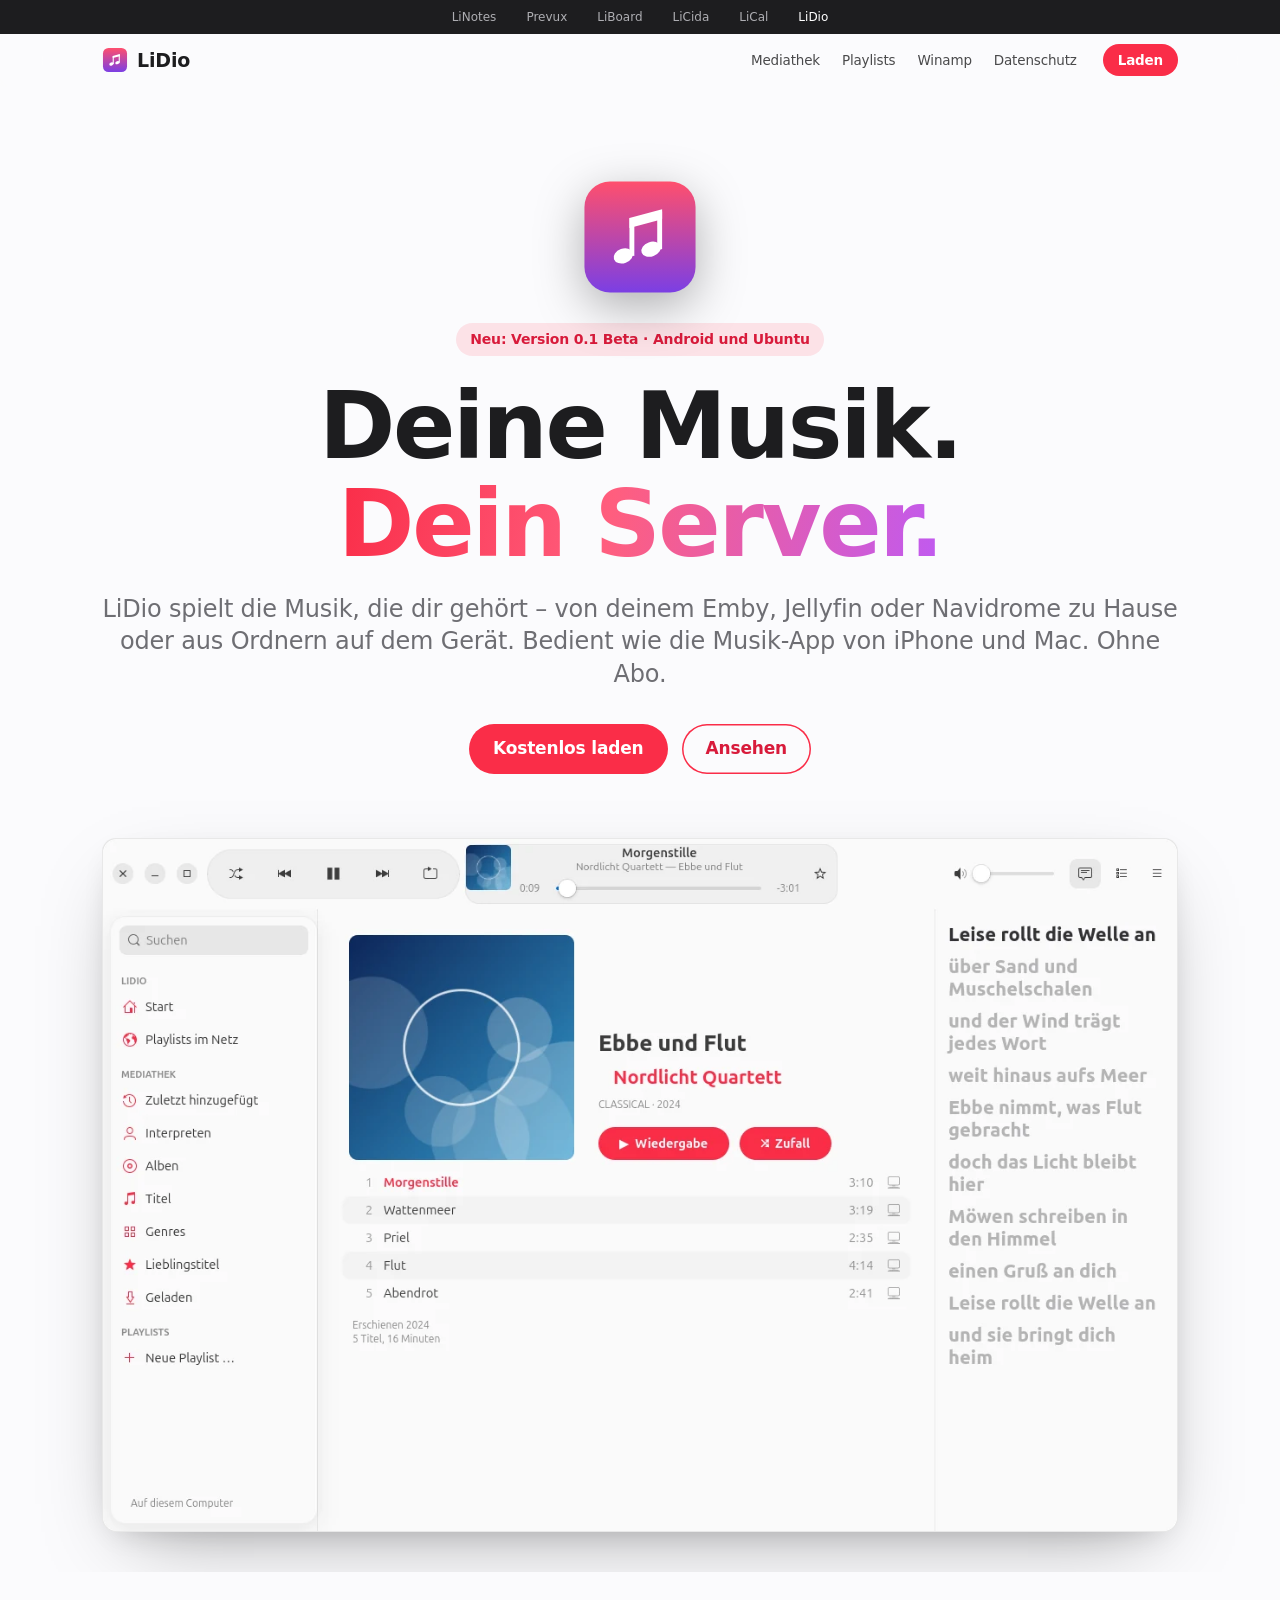
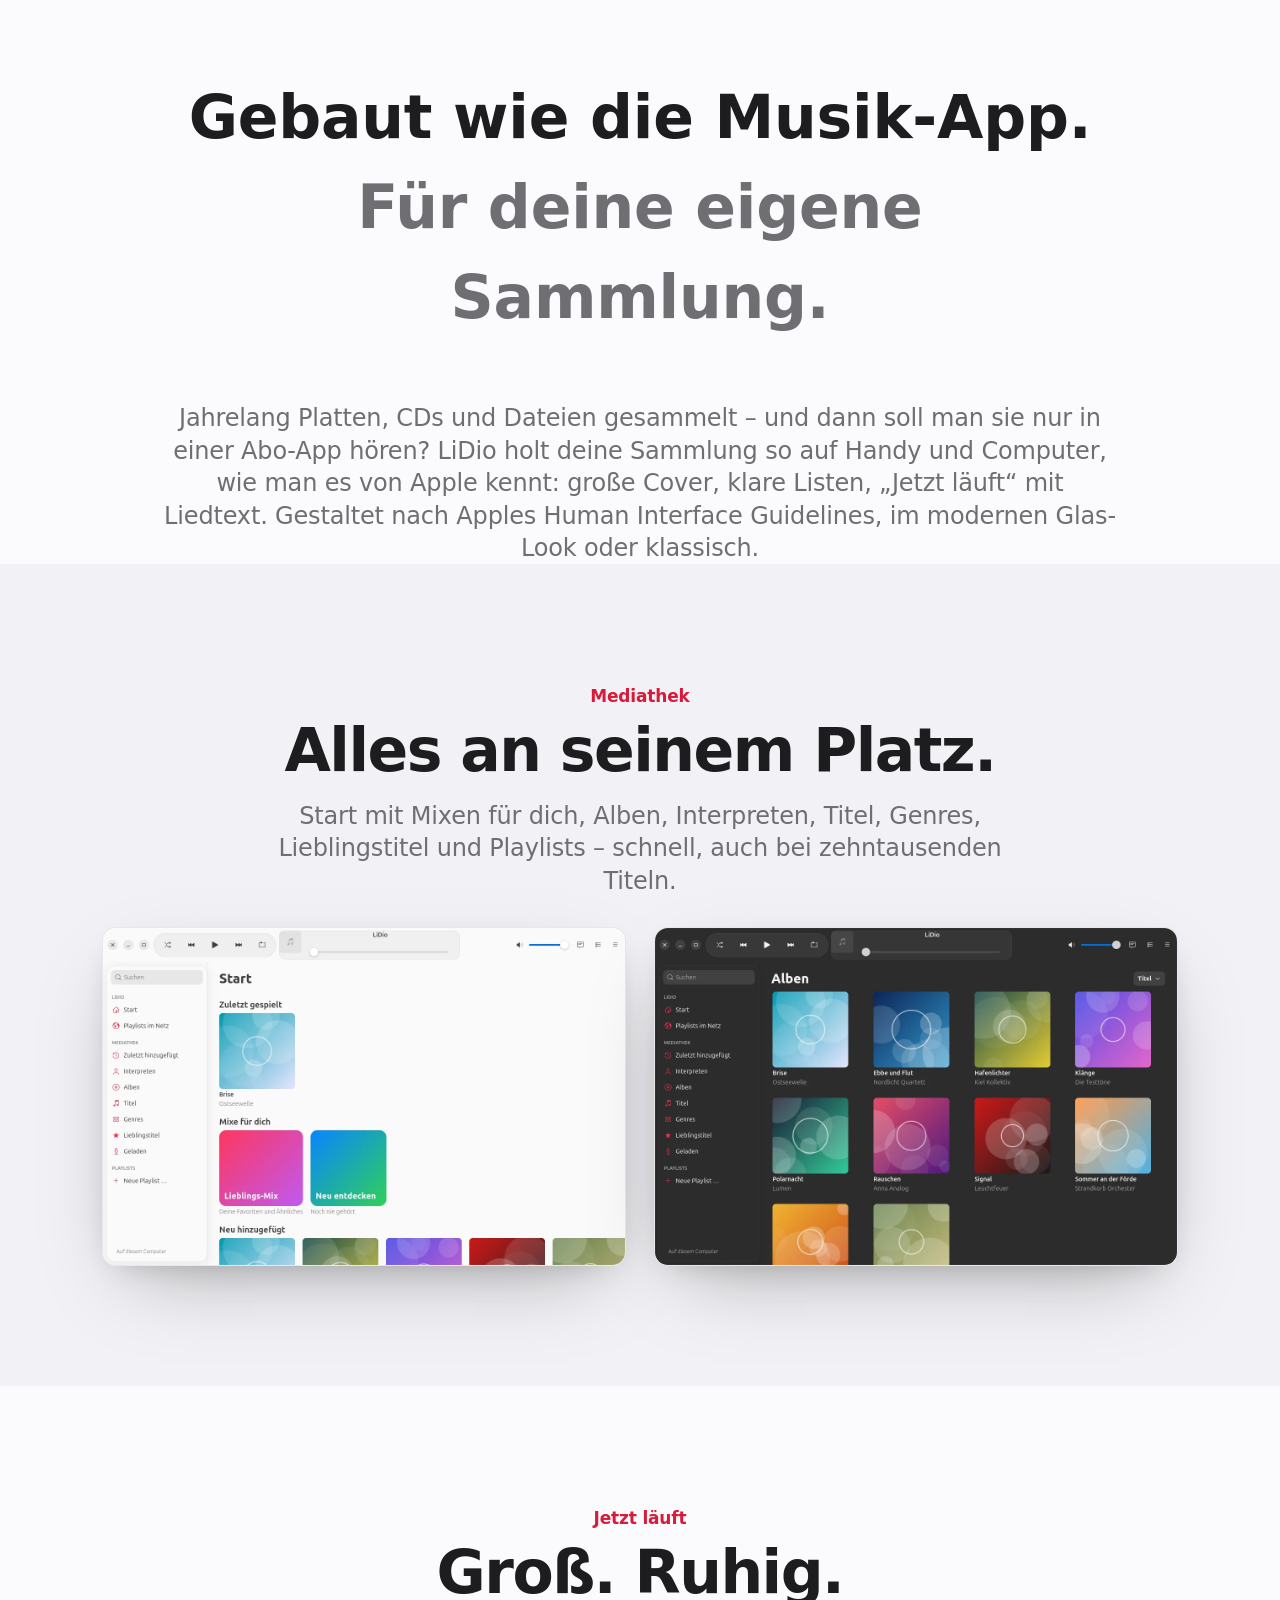
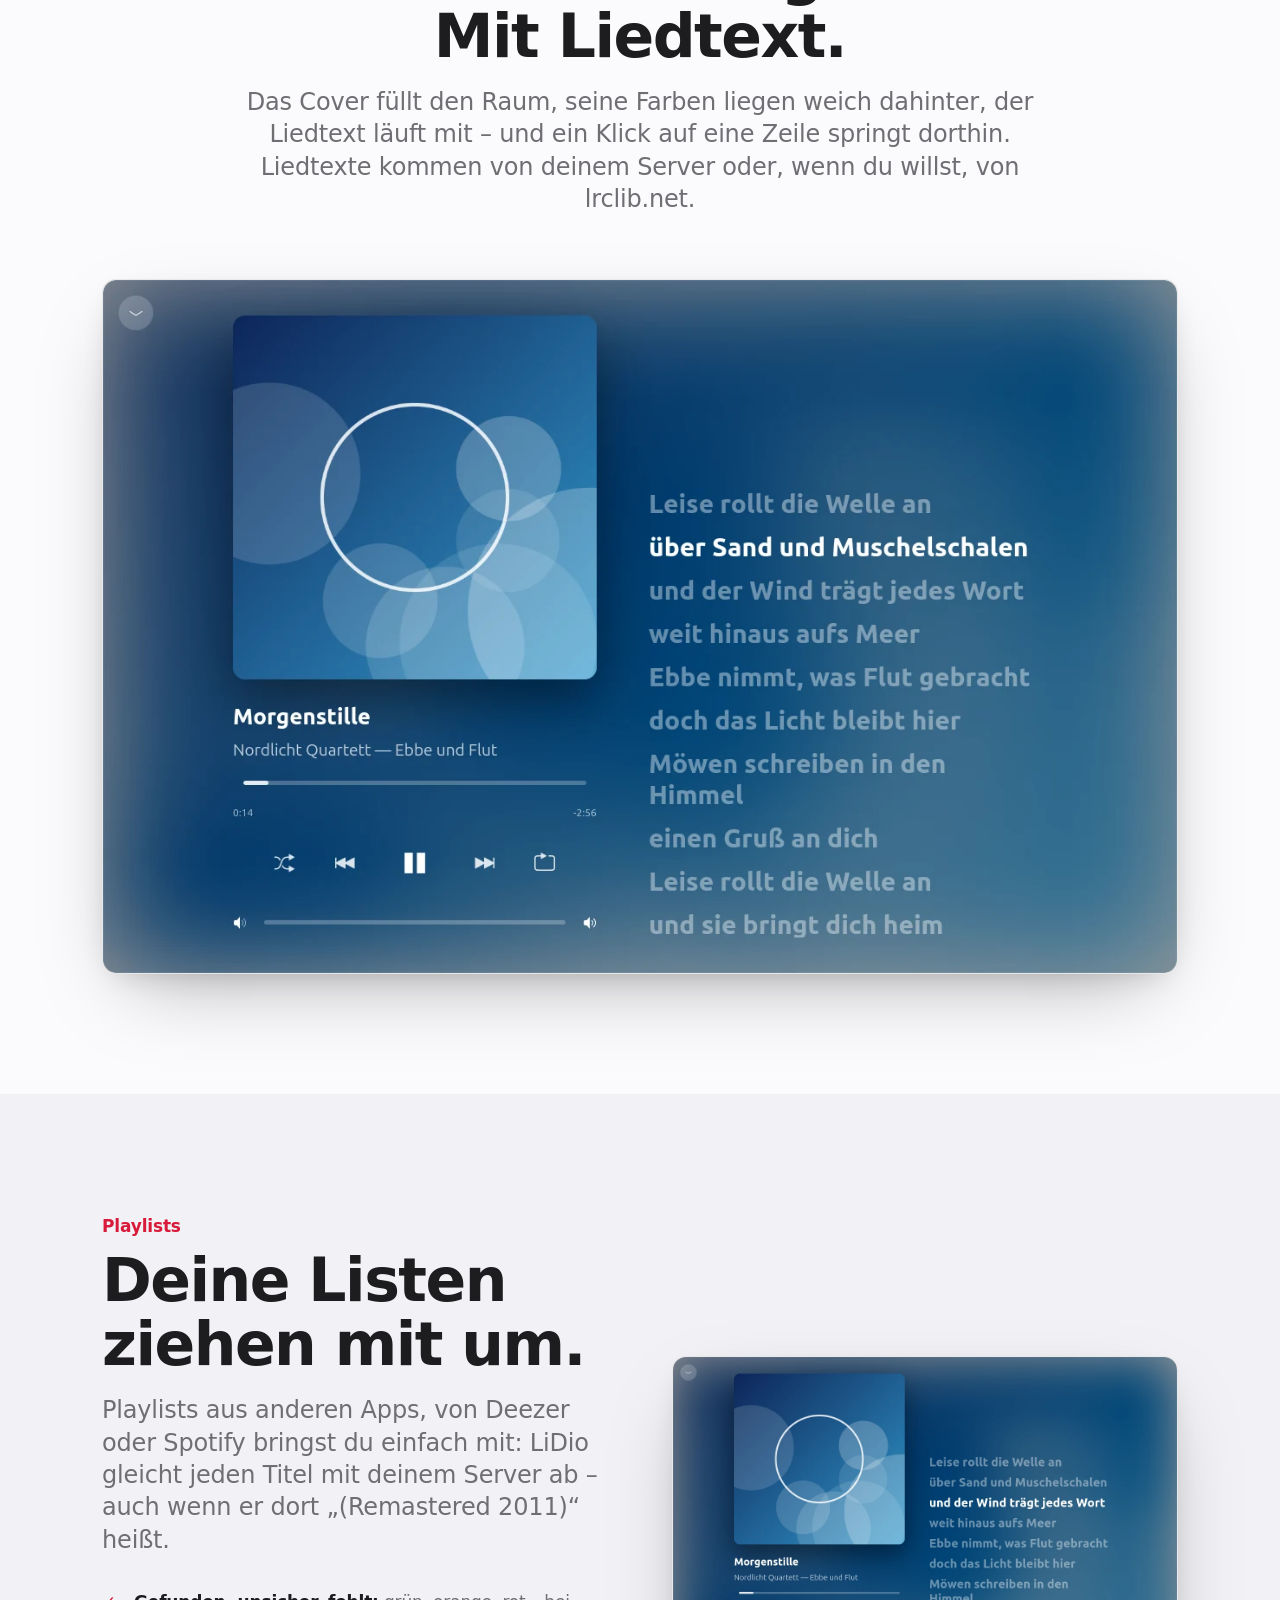
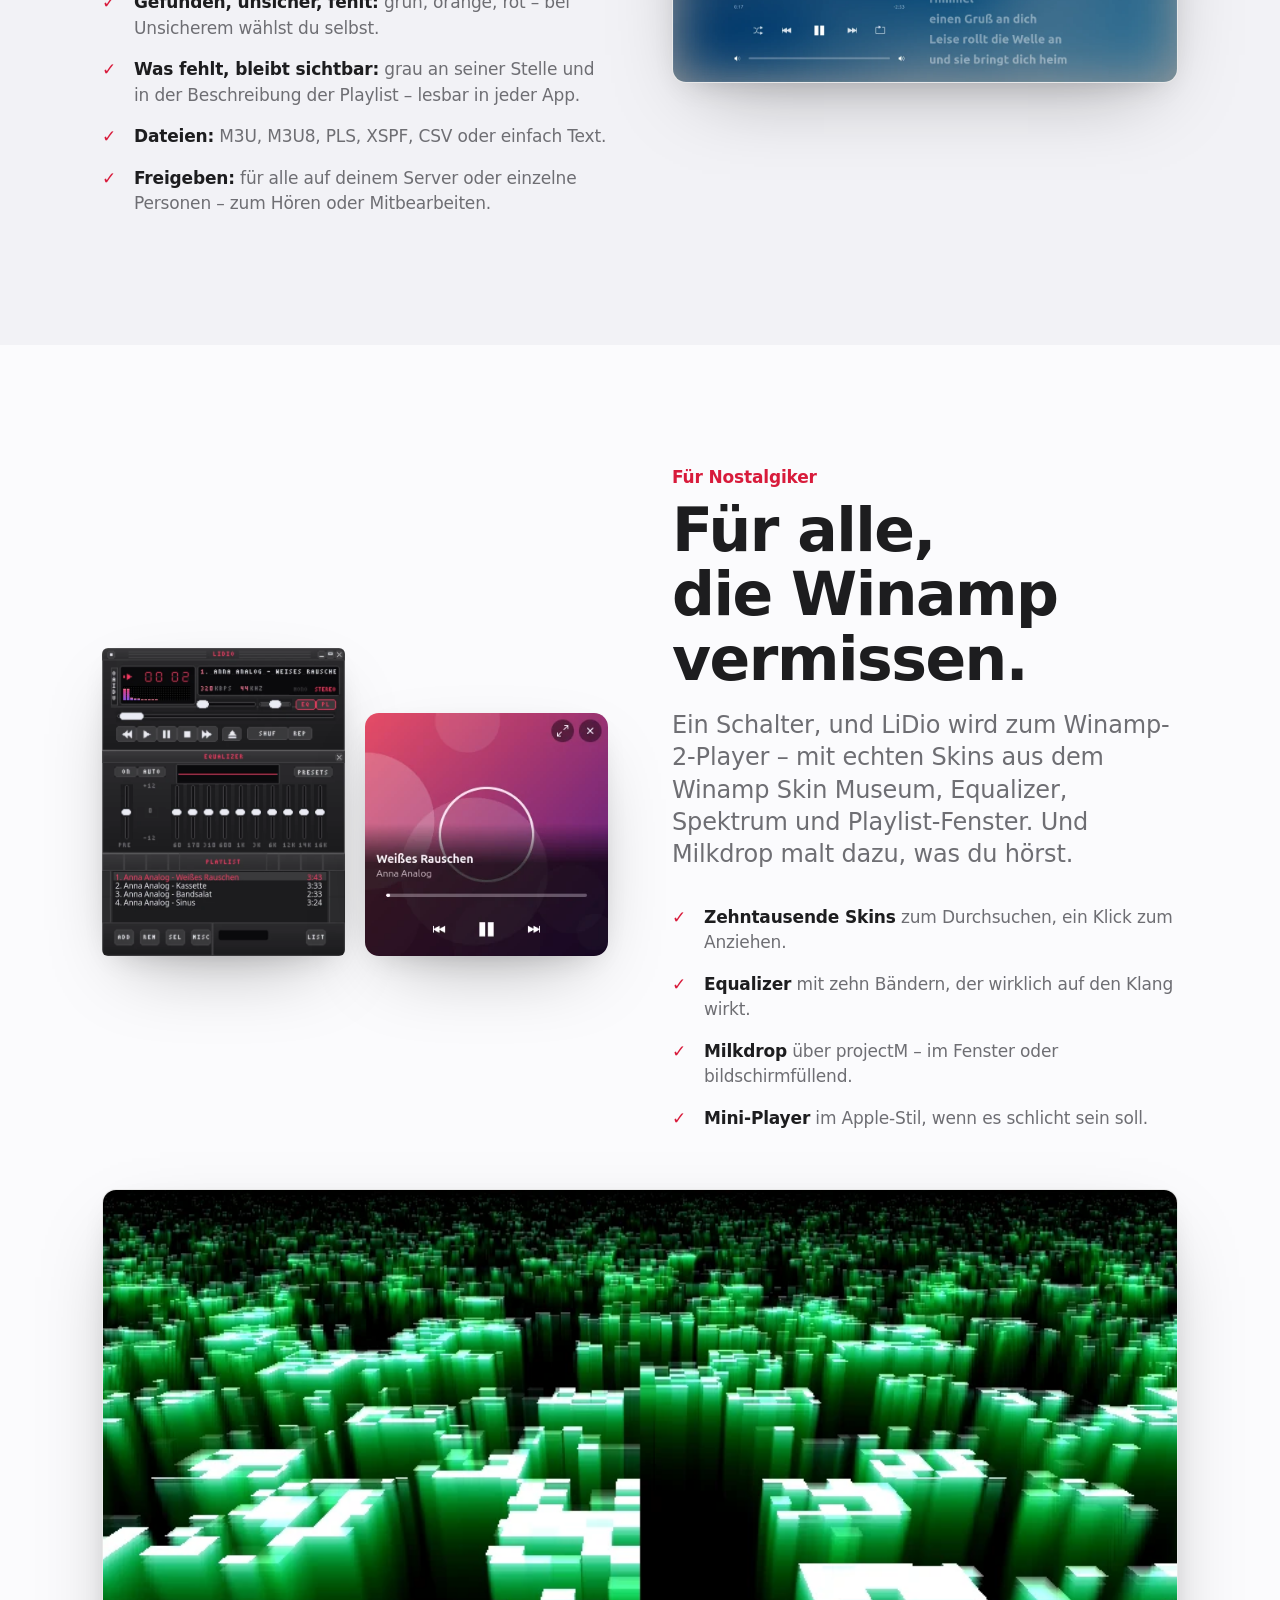
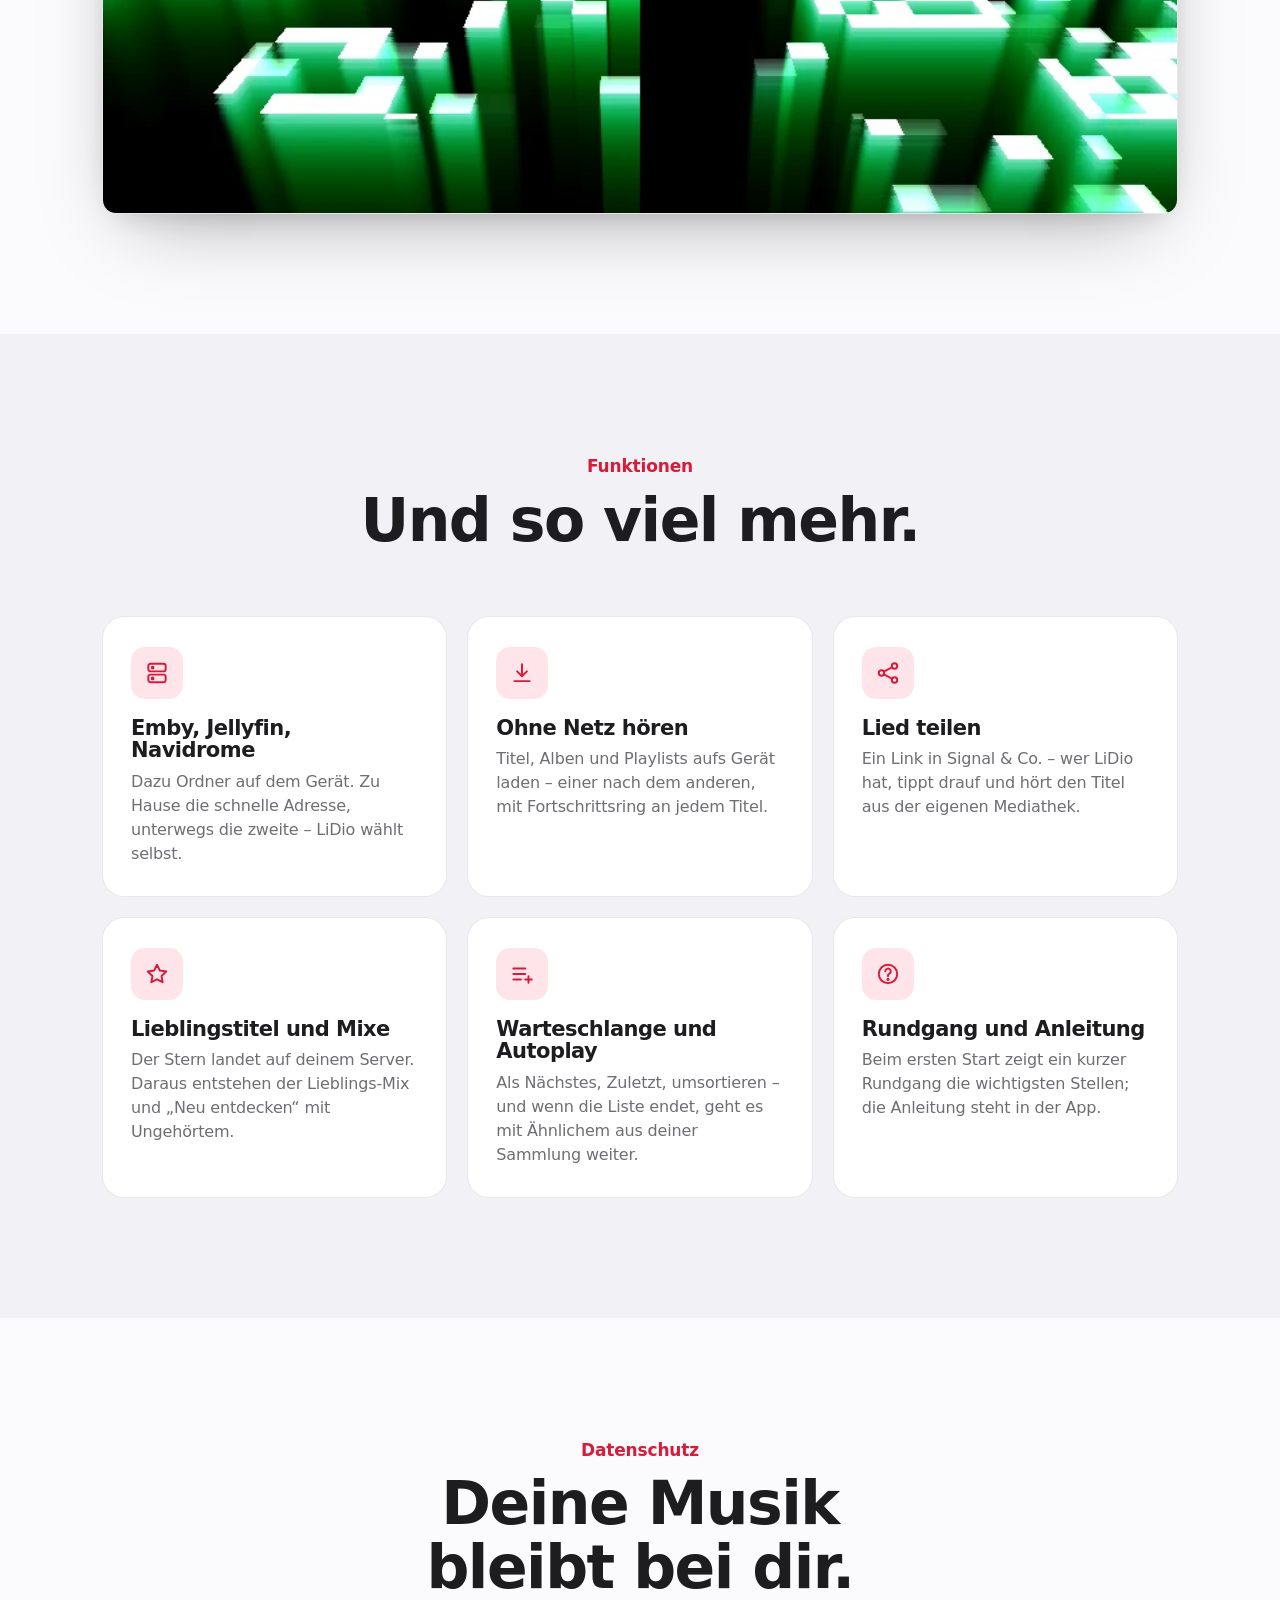
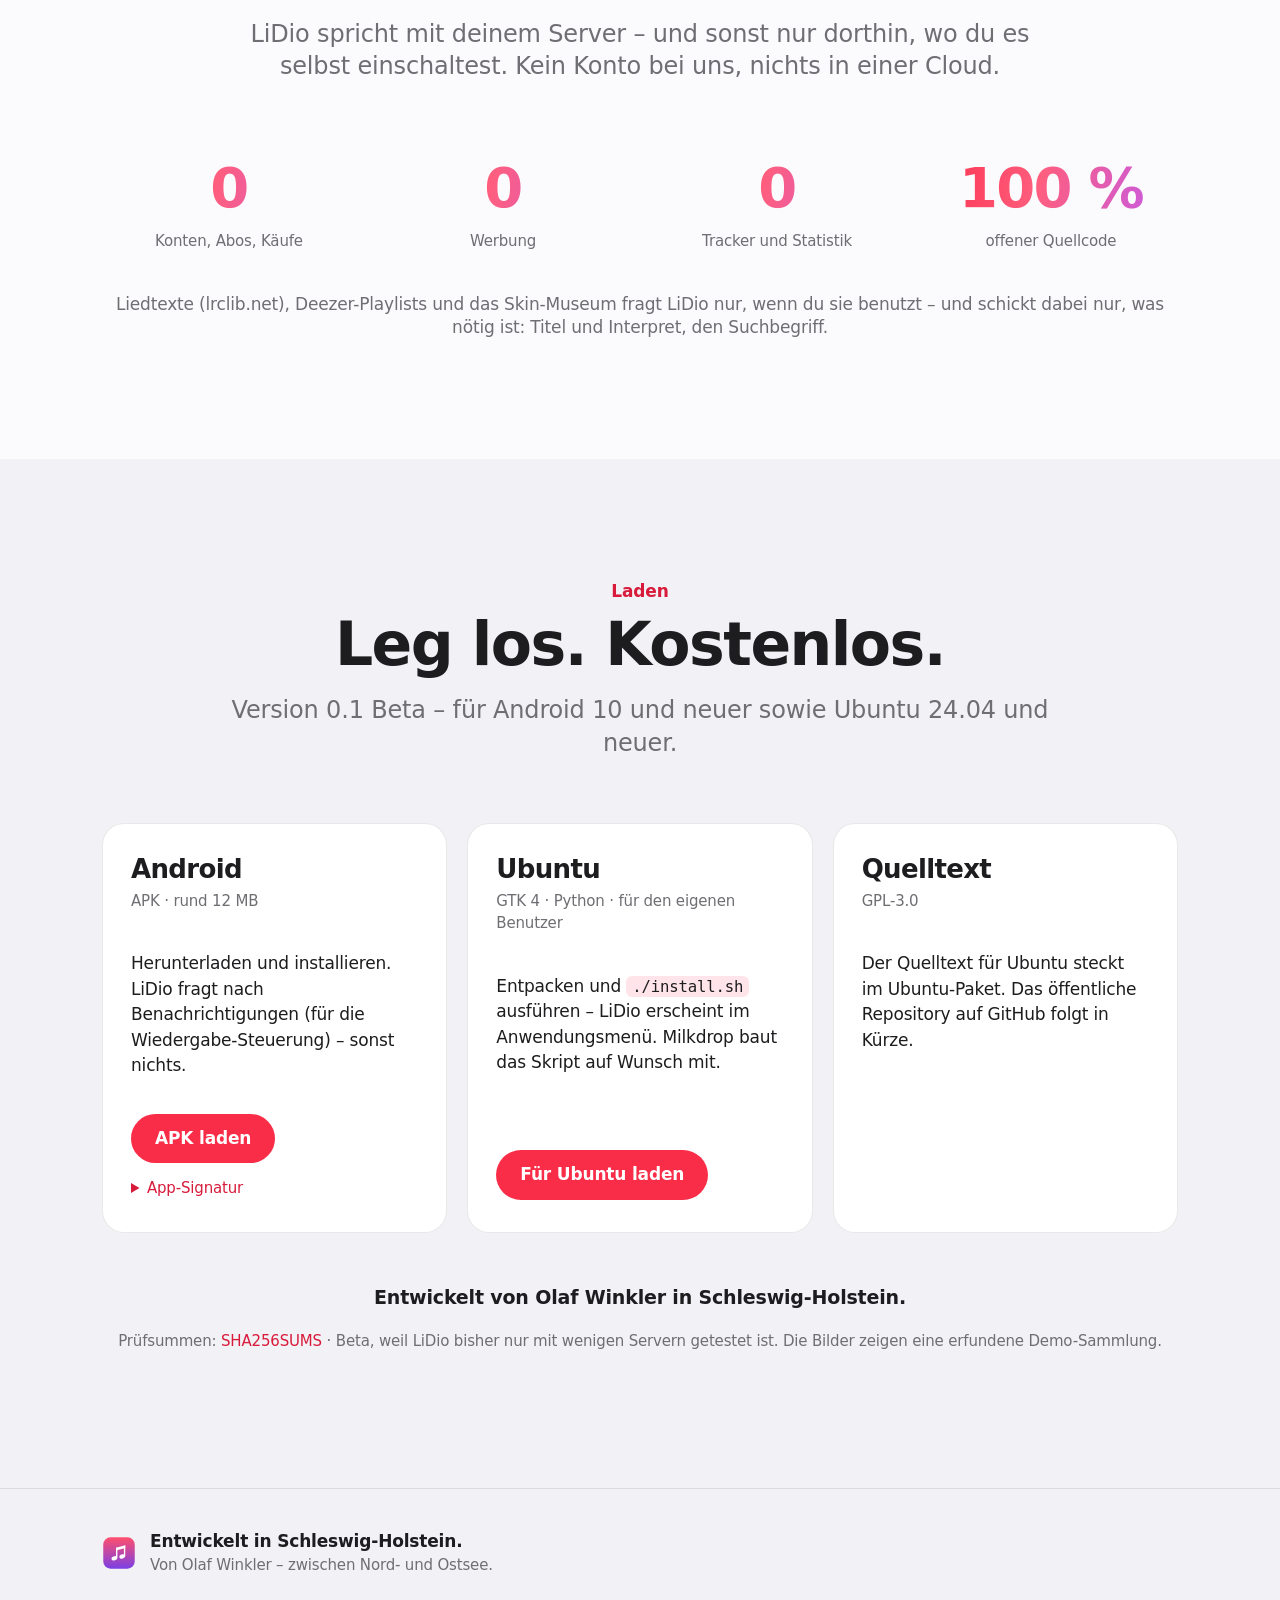
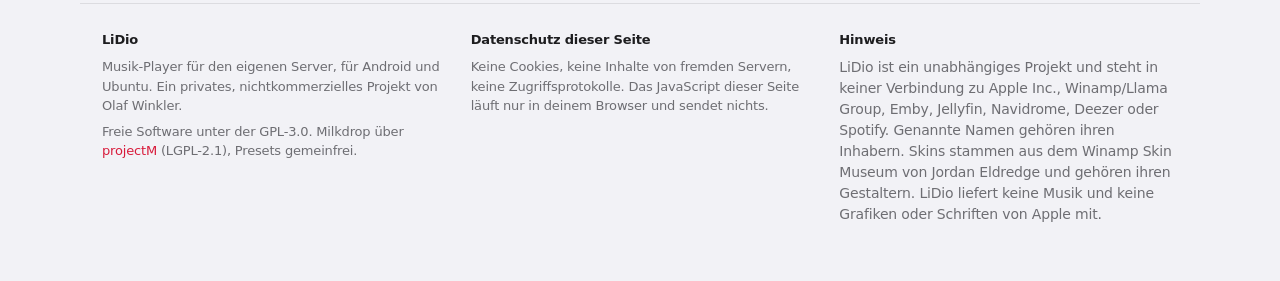
==== homepage/index.html @ 44f99f6e "LiDio 0.1 Beta – Musik vom eigenen Server für Android und Ubuntu Co-Authored-By: Claude Opus 5.5 <no" ====
<!doctype html>
<html lang="de">
<head>
<meta charset="utf-8">
<meta name="viewport" content="width=device-width, initial-scale=1, viewport-fit=cover">
<title>LiDio – Deine Musik vom eigenen Server</title>
<meta name="description" content="LiDio spielt deine eigene Musik von Emby, Jellyfin, Navidrome oder aus Ordnern – gestaltet nach Apples Richtlinien, für Android und Ubuntu. Ohne Abo, ohne Werbung, ohne Datensammlung.">
<link rel="icon" href="lidio.svg" type="image/svg+xml">
<link rel="stylesheet" href="site.css">
</head>
<body>

<div class="apps">
  <div class="wrap">
    <a href="https://lisoft.goip.de/linotes/">LiNotes</a>
    <a href="https://lisoft.goip.de/prevux/">Prevux</a>
    <a href="https://lisoft.goip.de/liboard/">LiBoard</a>
    <a href="https://lisoft.goip.de/licida/">LiCida</a>
    <a href="https://lisoft.goip.de/lical/">LiCal</a>
    <a href="https://lisoft.goip.de/lidio/" aria-current="page">LiDio</a>
  </div>
</div>

<header class="nav">
  <div class="wrap">
    <a class="brand" href="#"><img src="lidio.svg" alt="">LiDio</a>
    <nav class="links">
      <a href="#mediathek">Mediathek</a>
      <a href="#playlists">Playlists</a>
      <a href="#winamp">Winamp</a>
      <a href="#datenschutz">Datenschutz</a>
    </nav>
    <a class="btn small cta" href="#laden">Laden</a>
  </div>
</header>

<main>

<!-- HERO -->
<section class="hero">
  <div class="wrap">
    <img class="app-icon reveal" src="lidio.svg" alt="LiDio-Symbol" width="120" height="120">
    <span class="badge reveal">Neu: Version 0.1 Beta · Android und Ubuntu</span>
    <h1 class="display reveal d1">Deine Musik.<br><span class="gradient-text">Dein Server.</span></h1>
    <p class="lead reveal d2">LiDio spielt die Musik, die dir gehört – von deinem Emby, Jellyfin oder Navidrome zu Hause<br>oder aus Ordnern auf dem Gerät. Bedient wie die Musik-App von iPhone und Mac. Ohne Abo.</p>
    <div class="actions reveal d3">
      <a class="btn" href="#laden">Kostenlos laden</a>
      <a class="btn ghost" href="#mediathek">Ansehen</a>
    </div>
    <div class="hero-shot reveal">
      <div class="window"><img src="img/album.webp" alt="LiDio unter Ubuntu: ein Album mit Titelliste, rechts der mitlaufende Liedtext, oben die Wiedergabe" width="1600" height="1032"></div>
    </div>
  </div>
</section>

<section class="wrap center" style="padding-top: 40px; max-width: 1000px">
  <p class="headline reveal">Gebaut wie die Musik-App.<br><span style="color: var(--muted)">Für deine eigene Sammlung.</span></p>
  <p class="lead reveal d1">Jahrelang Platten, CDs und Dateien gesammelt – und dann soll man sie nur in einer Abo-App hören? LiDio holt deine Sammlung so auf Handy und Computer, wie man es von Apple kennt: große Cover, klare Listen, „Jetzt läuft“ mit Liedtext. Gestaltet nach Apples Human Interface Guidelines, im modernen Glas-Look oder klassisch.</p>
</section>

<!-- LIBRARY -->
<section id="mediathek" class="alt">
  <div class="wrap section-head reveal" style="margin-bottom: 30px">
    <p class="eyebrow">Mediathek</p>
    <h2 class="headline">Alles an seinem Platz.</h2>
    <p class="lead">Start mit Mixen für dich, Alben, Interpreten, Titel, Genres, Lieblingstitel und Playlists – schnell, auch bei zehntausenden Titeln.</p>
  </div>
  <div class="wrap twin">
    <figure class="reveal" style="margin:0"><div class="window"><img src="img/start.webp" alt="Start mit „Mixe für dich“ und „Neu hinzugefügt“" loading="lazy"></div></figure>
    <figure class="reveal d1" style="margin:0"><div class="window"><img src="img/alben-dunkel.webp" alt="Alben als Raster im dunklen Erscheinungsbild" loading="lazy"></div></figure>
  </div>
</section>

<!-- NOW PLAYING -->
<section>
  <div class="wrap">
    <div class="section-head reveal">
      <p class="eyebrow">Jetzt läuft</p>
      <h2 class="headline">Groß. Ruhig.<br>Mit Liedtext.</h2>
      <p class="lead">Das Cover füllt den Raum, seine Farben liegen weich dahinter, der Liedtext läuft mit – und ein Klick auf eine Zeile springt dorthin. Liedtexte kommen von deinem Server oder, wenn du willst, von lrclib.net.</p>
    </div>
    <div class="hero-shot reveal" style="margin-top: 30px"><div class="window"><img src="img/jetzt-laeuft.webp" alt="Vollbild-Player: großes Cover, unscharfer Hintergrund, mitlaufender Liedtext" loading="lazy"></div></div>
  </div>
</section>

<!-- PLAYLISTS -->
<section id="playlists" class="alt">
  <div class="wrap">
    <div class="split">
      <div class="reveal">
        <p class="eyebrow">Playlists</p>
        <h2 class="headline">Deine Listen<br>ziehen mit um.</h2>
        <p class="lead">Playlists aus anderen Apps, von Deezer oder Spotify bringst du einfach mit: LiDio gleicht jeden Titel mit deinem Server ab – auch wenn er dort „(Remastered 2011)“ heißt.</p>
        <ul class="checks">
          <li><b>Gefunden, unsicher, fehlt:</b> grün, orange, rot – bei Unsicherem wählst du selbst.</li>
          <li><b>Was fehlt, bleibt sichtbar:</b> grau an seiner Stelle und in der Beschreibung der Playlist – lesbar in jeder App.</li>
          <li><b>Dateien:</b> M3U, M3U8, PLS, XSPF, CSV oder einfach Text.</li>
          <li><b>Freigeben:</b> für alle auf deinem Server oder einzelne Personen – zum Hören oder Mitbearbeiten.</li>
        </ul>
      </div>
      <div class="reveal d1"><div class="window"><img src="img/genres.webp" alt="Genres als farbige Kacheln" loading="lazy"></div></div>
    </div>
  </div>
</section>

<!-- WINAMP -->
<section id="winamp">
  <div class="wrap">
    <div class="split reverse">
      <div class="reveal">
        <p class="eyebrow">Für Nostalgiker</p>
        <h2 class="headline">Für alle,<br>die Winamp vermissen.</h2>
        <p class="lead">Ein Schalter, und LiDio wird zum Winamp-2-Player – mit echten Skins aus dem Winamp Skin Museum, Equalizer, Spektrum und Playlist-Fenster. Und Milkdrop malt dazu, was du hörst.</p>
        <ul class="checks">
          <li><b>Zehntausende Skins</b> zum Durchsuchen, ein Klick zum Anziehen.</li>
          <li><b>Equalizer</b> mit zehn Bändern, der wirklich auf den Klang wirkt.</li>
          <li><b>Milkdrop</b> über projectM – im Fenster oder bildschirmfüllend.</li>
          <li><b>Mini-Player</b> im Apple-Stil, wenn es schlicht sein soll.</li>
        </ul>
      </div>
      <div class="reveal d1" style="display:grid; grid-template-columns: 1fr 1fr; gap: 20px; align-items: end">
        <img src="img/winamp.webp" alt="Winamp-Ansicht mit Hauptfenster, Equalizer und Playlist" loading="lazy" style="border-radius: 6px; box-shadow: var(--shadow)">
        <img src="img/mini.webp" alt="Mini-Player im Apple-Stil" loading="lazy" style="border-radius: 14px; box-shadow: var(--shadow)">
      </div>
    </div>
    <div class="hero-shot reveal" style="margin-top: 50px"><div class="window"><img src="img/milkdrop.webp" alt="Milkdrop-Visualisierung" loading="lazy"></div></div>
  </div>
</section>

<!-- TILES -->
<section class="alt">
  <div class="wrap">
    <div class="section-head reveal">
      <p class="eyebrow">Funktionen</p>
      <h2 class="headline">Und so viel mehr.</h2>
    </div>
    <div class="tiles">
      <div class="tile reveal"><div class="icon"><svg viewBox="0 0 24 24" fill="none" stroke="currentColor" stroke-width="1.8" stroke-linecap="round" stroke-linejoin="round"><rect x="4" y="3.5" width="16" height="7" rx="2"/><rect x="4" y="13.5" width="16" height="7" rx="2"/><circle cx="8" cy="7" r=".8" fill="currentColor"/><circle cx="8" cy="17" r=".8" fill="currentColor"/></svg></div><h3>Emby, Jellyfin, Navidrome</h3><p>Dazu Ordner auf dem Gerät. Zu Hause die schnelle Adresse, unterwegs die zweite – LiDio wählt selbst.</p></div>
      <div class="tile reveal d1"><div class="icon"><svg viewBox="0 0 24 24" fill="none" stroke="currentColor" stroke-width="1.8" stroke-linecap="round" stroke-linejoin="round"><path d="M12 4v11M7.5 10.5L12 15l4.5-4.5"/><path d="M5 19.5h14"/></svg></div><h3>Ohne Netz hören</h3><p>Titel, Alben und Playlists aufs Gerät laden – einer nach dem anderen, mit Fortschrittsring an jedem Titel.</p></div>
      <div class="tile reveal d2"><div class="icon"><svg viewBox="0 0 24 24" fill="none" stroke="currentColor" stroke-width="1.8" stroke-linecap="round" stroke-linejoin="round"><circle cx="18" cy="5.5" r="2.5"/><circle cx="6" cy="12" r="2.5"/><circle cx="18" cy="18.5" r="2.5"/><path d="M8.2 10.8l7.6-4.1M8.2 13.2l7.6 4.1"/></svg></div><h3>Lied teilen</h3><p>Ein Link in Signal & Co. – wer LiDio hat, tippt drauf und hört den Titel aus der eigenen Mediathek.</p></div>
      <div class="tile reveal"><div class="icon"><svg viewBox="0 0 24 24" fill="none" stroke="currentColor" stroke-width="1.8" stroke-linecap="round" stroke-linejoin="round"><path d="M12 3.5l2.6 5.3 5.9.9-4.3 4.1 1 5.8L12 16.9l-5.2 2.7 1-5.8-4.3-4.1 5.9-.9z"/></svg></div><h3>Lieblingstitel und Mixe</h3><p>Der Stern landet auf deinem Server. Daraus entstehen der Lieblings-Mix und „Neu entdecken“ mit Ungehörtem.</p></div>
      <div class="tile reveal d1"><div class="icon"><svg viewBox="0 0 24 24" fill="none" stroke="currentColor" stroke-width="1.8" stroke-linecap="round" stroke-linejoin="round"><path d="M4 7h11M4 12h11M4 17h7"/><path d="M18 14v6M15 17h6"/></svg></div><h3>Warteschlange und Autoplay</h3><p>Als Nächstes, Zuletzt, umsortieren – und wenn die Liste endet, geht es mit Ähnlichem aus deiner Sammlung weiter.</p></div>
      <div class="tile reveal d2"><div class="icon"><svg viewBox="0 0 24 24" fill="none" stroke="currentColor" stroke-width="1.8" stroke-linecap="round" stroke-linejoin="round"><circle cx="12" cy="12" r="8.5"/><path d="M9.5 9.5a2.5 2.5 0 1 1 3.5 2.3c-.6.3-1 .8-1 1.5v.7"/><circle cx="12" cy="17" r=".6" fill="currentColor"/></svg></div><h3>Rundgang und Anleitung</h3><p>Beim ersten Start zeigt ein kurzer Rundgang die wichtigsten Stellen; die Anleitung steht in der App.</p></div>
    </div>
  </div>
</section>

<!-- PRIVACY -->
<section id="datenschutz">
  <div class="wrap">
    <div class="section-head reveal">
      <p class="eyebrow">Datenschutz</p>
      <h2 class="headline">Deine Musik<br>bleibt bei dir.</h2>
      <p class="lead">LiDio spricht mit deinem Server – und sonst nur dorthin, wo du es selbst einschaltest. Kein Konto bei uns, nichts in einer Cloud.</p>
    </div>
    <div class="facts">
      <div class="reveal"><div class="num gradient-text">0</div><div class="lbl">Konten, Abos, Käufe</div></div>
      <div class="reveal d1"><div class="num gradient-text">0</div><div class="lbl">Werbung</div></div>
      <div class="reveal d2"><div class="num gradient-text">0</div><div class="lbl">Tracker und Statistik</div></div>
      <div class="reveal d3"><div class="num gradient-text">100 %</div><div class="lbl">offener Quellcode</div></div>
    </div>
    <p class="center lead reveal" style="margin-top: 40px; font-size: 17px">Liedtexte (lrclib.net), Deezer-Playlists und das Skin-Museum fragt LiDio nur, wenn du sie benutzt – und schickt dabei nur, was nötig ist: Titel und Interpret, den Suchbegriff.</p>
  </div>
</section>

<!-- DOWNLOAD -->
<section id="laden" class="alt">
  <div class="wrap">
    <div class="section-head reveal">
      <p class="eyebrow">Laden</p>
      <h2 class="headline">Leg los. Kostenlos.</h2>
      <p class="lead">Version 0.1 Beta – für Android 10 und neuer sowie Ubuntu 24.04 und neuer.</p>
    </div>
    <div class="downloads">
      <div class="download reveal">
        <h3>Android</h3>
        <div class="meta">APK · rund 12 MB</div>
        <div class="grow">
          <p>Herunterladen und installieren. LiDio fragt nach Benachrichtigungen (für die Wiedergabe-Steuerung) – sonst nichts.</p>
        </div>
        <a class="btn" href="download/LiDio-0.1b.apk">APK laden</a>
        <details><summary>App-Signatur</summary>
          <p>SHA-256: <code style="word-break: break-all">423d95a4d6f4740ecd1325b55705f26f8e5f43675d2368d58a0d4976d3c95b0b</code></p>
        </details>
      </div>
      <div class="download reveal d1">
        <h3>Ubuntu</h3>
        <div class="meta">GTK 4 · Python · für den eigenen Benutzer</div>
        <div class="grow">
          <p>Entpacken und <code class="inline">./install.sh</code> ausführen – LiDio erscheint im Anwendungsmenü. Milkdrop baut das Skript auf Wunsch mit.</p>
        </div>
        <a class="btn" href="download/LiDio-0.1b-ubuntu.tar.gz">Für Ubuntu laden</a>
      </div>
      <div class="download reveal d2">
        <h3>Quelltext</h3>
        <div class="meta">GPL-3.0</div>
        <div class="grow">
          <p>Der Quelltext für Ubuntu steckt im Ubuntu-Paket. Das öffentliche Repository auf GitHub folgt in Kürze.</p>
        </div>
      </div>
    </div>
    <p class="center reveal" style="margin-top: 50px; font-size: 19px; font-weight: 600">Entwickelt von Olaf Winkler in Schleswig-Holstein.</p>
    <p class="center" style="margin-top: 10px; color: var(--muted); font-size: 15px">Prüfsummen: <a href="download/SHA256SUMS">SHA256SUMS</a> · Beta, weil LiDio bisher nur mit wenigen Servern getestet ist. Die Bilder zeigen eine erfundene Demo-Sammlung.</p>
  </div>
</section>

</main>

<footer>
  <div class="wrap made">
    <img src="lidio.svg" alt="" width="34" height="34">
    <p><b>Entwickelt in Schleswig-Holstein.</b><br>Von Olaf Winkler – zwischen Nord- und Ostsee.</p>
  </div>
  <div class="wrap cols">
    <div>
      <h4>LiDio</h4>
      <p>Musik-Player für den eigenen Server, für Android und Ubuntu. Ein privates, nichtkommerzielles Projekt von Olaf Winkler.</p>
      <p>Freie Software unter der GPL-3.0. Milkdrop über <a href="https://github.com/projectM-visualizer/projectm">projectM</a> (LGPL-2.1), Presets gemeinfrei.</p>
    </div>
    <div>
      <h4>Datenschutz dieser Seite</h4>
      <p>Keine Cookies, keine Inhalte von fremden Servern, keine Zugriffsprotokolle. Das JavaScript dieser Seite läuft nur in deinem Browser und sendet nichts.</p>
    </div>
    <div>
      <h4>Hinweis</h4>
      <p class="legal">LiDio ist ein unabhängiges Projekt und steht in keiner Verbindung zu Apple Inc., Winamp/Llama Group, Emby, Jellyfin, Navidrome, Deezer oder Spotify. Genannte Namen gehören ihren Inhabern. Skins stammen aus dem Winamp Skin Museum von Jordan Eldredge und gehören ihren Gestaltern. LiDio liefert keine Musik und keine Grafiken oder Schriften von Apple mit.</p>
    </div>
  </div>
</footer>

<script src="site.js"></script>
</body>
</html>
---- homepage/site.css ----
/* LiDio – website. System fonts only, nothing loaded from other servers. */
:root {
  --bg: #fbfbfd;
  --bg-alt: #f2f2f6;
  --card: #ffffff;
  --text: #1d1d1f;
  --muted: #6e6e73;
  --line: rgba(0, 0, 0, 0.09);
  --accent: #fa2d48;
  --accent-text: #d81b3b;
  --accent-soft: rgba(250, 45, 72, 0.12);
  --on-accent: #ffffff;
  --shadow: 0 30px 80px -30px rgba(0, 0, 0, 0.35), 0 10px 30px -15px rgba(0, 0, 0, 0.2);
  --radius: 22px;
  --nav: rgba(251, 251, 253, 0.72);
  --font: -apple-system, BlinkMacSystemFont, "SF Pro Display", "Segoe UI", Ubuntu, Cantarell, "Noto Sans", system-ui, sans-serif;
  --mono: ui-monospace, "SF Mono", "Ubuntu Mono", "DejaVu Sans Mono", Menlo, monospace;
  color-scheme: light;
}
@media (prefers-color-scheme: dark) {
  :root {
    --bg: #000000;
    --bg-alt: #101012;
    --card: #1c1c1e;
    --text: #f5f5f7;
    --muted: #a1a1a6;
    --line: rgba(255, 255, 255, 0.12);
    --accent: #ff375f;
    --accent-text: #ff6b81;
    --accent-soft: rgba(255, 55, 95, 0.16);
    --shadow: 0 30px 80px -30px rgba(0, 0, 0, 0.9), 0 10px 30px -15px rgba(0, 0, 0, 0.6);
    --nav: rgba(16, 16, 18, 0.72);
    color-scheme: dark;
  }
}

* { box-sizing: border-box; }
html { scroll-behavior: smooth; scroll-padding-top: 64px; }
body {
  margin: 0;
  background: var(--bg);
  color: var(--text);
  font: 17px/1.5 var(--font);
  letter-spacing: -0.01em;
  -webkit-font-smoothing: antialiased;
  overflow-x: hidden;
}
img { max-width: 100%; height: auto; display: block; }
a { color: var(--accent-text); text-decoration: none; }
a:hover { text-decoration: underline; }
code, pre, kbd { font-family: var(--mono); }
.wrap { max-width: 1120px; margin: 0 auto; padding: 0 22px; }
.narrow { max-width: 760px; margin: 0 auto; padding: 0 22px; }
.center { text-align: center; }

/* --- app strip (same on every app page) --- */
.apps { background: #1d1d1f; font-size: 12px; letter-spacing: 0; }
.apps .wrap { display: flex; justify-content: center; gap: 30px; height: 34px; align-items: center; }
.apps a { color: #d2d2d7; opacity: 0.8; }
.apps a:hover { opacity: 1; text-decoration: none; color: #fff; }
.apps a[aria-current] { color: #fff; opacity: 1; }

/* --- navigation --- */
.nav {
  position: sticky; top: 0; z-index: 50;
  background: var(--nav);
  backdrop-filter: saturate(180%) blur(20px);
  -webkit-backdrop-filter: saturate(180%) blur(20px);
  border-bottom: 1px solid transparent;
  transition: border-color 0.3s;
}
.nav.scrolled { border-bottom-color: var(--line); }
.nav .wrap { display: flex; align-items: center; gap: 26px; height: 52px; }
.nav .brand { display: flex; align-items: center; gap: 9px; font-weight: 600; color: var(--text); font-size: 19px; }
.nav .brand img { width: 26px; height: 26px; }
.nav .links { display: flex; gap: 22px; margin-left: auto; font-size: 13.5px; }
.nav .links a { color: var(--text); opacity: 0.8; }
.nav .links a:hover, .nav .links a.active { opacity: 1; text-decoration: none; color: var(--accent-text); }
.nav .cta { font-size: 13.5px; }
@media (max-width: 760px) { .nav .links { display: none; } .nav .cta { margin-left: auto; } }

/* --- buttons --- */
.btn {
  display: inline-flex; align-items: center; gap: 8px;
  padding: 12px 24px; border-radius: 980px;
  background: var(--accent); color: var(--on-accent); font-weight: 600; font-size: 17px;
  transition: transform 0.2s, filter 0.2s;
}
.btn:hover { text-decoration: none; filter: brightness(1.06); transform: translateY(-1px); }
.btn.small { padding: 6px 15px; font-size: 13.5px; }
.btn.ghost { background: transparent; color: var(--accent-text); box-shadow: inset 0 0 0 1.5px var(--accent); }
.link-arrow::after { content: " ›"; }

/* --- type --- */
.eyebrow { color: var(--accent-text); font-weight: 600; font-size: 17px; margin: 0 0 8px; }
h1, h2, h3 { letter-spacing: -0.025em; line-height: 1.07; margin: 0; }
.display { font-size: clamp(44px, 7.4vw, 92px); font-weight: 700; }
.headline { font-size: clamp(34px, 5vw, 60px); font-weight: 700; }
.title { font-size: clamp(26px, 3.2vw, 40px); font-weight: 700; }
.lead { font-size: clamp(19px, 2vw, 24px); color: var(--muted); line-height: 1.35; margin: 18px 0 0; font-weight: 500; }
.gradient-text {
  background: linear-gradient(100deg, #fa2d48 0%, #ff5e7e 45%, #bf5af2 100%);
  -webkit-background-clip: text; background-clip: text; color: transparent;
}

/* --- sections --- */
section { padding: 120px 0; }
section.alt { background: var(--bg-alt); }
.section-head { max-width: 820px; margin: 0 auto 64px; text-align: center; }

/* --- hero --- */
.hero { padding: 90px 0 40px; text-align: center; overflow: hidden; }
.hero .badge {
  display: inline-block; padding: 6px 14px; border-radius: 980px; font-size: 14px; font-weight: 600;
  background: var(--accent-soft); color: var(--accent-text); margin-bottom: 22px;
}
.hero .actions { display: flex; gap: 14px; justify-content: center; flex-wrap: wrap; margin-top: 34px; }
.hero-stage { position: relative; margin: 70px auto 0; max-width: 1080px; padding-bottom: 40px; }
.hero-stage .window { transform: perspective(2400px) rotateX(var(--tilt, 8deg)) scale(var(--scale, 0.96)); transform-origin: 50% 0; transition: transform 0.1s linear; }
.hero-stage .phone { position: absolute; right: -2%; bottom: -10px; width: 23%; min-width: 150px; }

/* --- device frames --- */
.window {
  border-radius: 14px; overflow: hidden; box-shadow: var(--shadow);
  border: 1px solid var(--line); background: var(--card);
}
.phone {
  border-radius: 46px; padding: 10px; background: #111;
  box-shadow: var(--shadow), inset 0 0 0 2px #2a2a2c;
}
.phone img { border-radius: 37px; width: 100%; }
.phone::before {
  content: ""; position: absolute; left: 50%; top: 18px; width: 26%; height: 22px; transform: translateX(-50%);
  background: #111; border-radius: 20px; z-index: 2;
}
.phone { position: relative; }

/* --- reveal animation --- */
.reveal { opacity: 0; transform: translateY(40px); transition: opacity 0.9s cubic-bezier(.2,.7,.2,1), transform 0.9s cubic-bezier(.2,.7,.2,1); }
.reveal.in { opacity: 1; transform: none; }
.reveal.d1 { transition-delay: 0.08s; } .reveal.d2 { transition-delay: 0.16s; } .reveal.d3 { transition-delay: 0.24s; }
@media (prefers-reduced-motion: reduce) { .reveal { opacity: 1; transform: none; transition: none; } .hero-stage .window { transform: none !important; } }

/* --- story: sticky picture, text steps --- */
.story { display: grid; grid-template-columns: 0.85fr 1.15fr; gap: 60px; align-items: start; }
.story .steps .step { min-height: 70vh; display: flex; flex-direction: column; justify-content: center; opacity: 0.28; transition: opacity 0.5s; }
.story .steps .step.active { opacity: 1; }
.story .steps .step h3 { font-size: clamp(26px, 3vw, 36px); margin-bottom: 14px; }
.story .steps .step p { color: var(--muted); font-size: 19px; margin: 0; }
.story .stage { position: sticky; top: 14vh; height: 72vh; display: flex; align-items: center; }
.story .stage .frames { position: relative; width: 100%; aspect-ratio: 16 / 10; }
.story .stage .window { position: absolute; inset: 0; opacity: 0; transform: scale(0.97); transition: opacity 0.6s, transform 0.6s; }
.story .stage .window.show { opacity: 1; transform: none; }
.story .stage .window img { width: 100%; height: 100%; object-fit: cover; object-position: top left; }
@media (max-width: 900px) {
  .story { grid-template-columns: 1fr; }
  .story .stage { display: none; }
  .story .steps .step { min-height: 0; opacity: 1; padding: 30px 0; }
  .story .steps .step .mobile-shot { display: block; margin-top: 22px; }
}
.story .mobile-shot { display: none; }

/* --- tiles --- */
.tiles { display: grid; grid-template-columns: repeat(3, 1fr); gap: 20px; }
.tile {
  background: var(--card); border-radius: var(--radius); padding: 30px 28px; border: 1px solid var(--line);
  transition: transform 0.35s, box-shadow 0.35s;
}
.tile:hover { transform: translateY(-4px); box-shadow: var(--shadow); }
.tile .icon { font-size: 30px; line-height: 1; margin-bottom: 18px; display: inline-flex; width: 52px; height: 52px; border-radius: 14px; align-items: center; justify-content: center; background: var(--accent-soft); }
.tile h3 { font-size: 21px; margin-bottom: 8px; }
.tile p { color: var(--muted); margin: 0; font-size: 16px; }
.tile.wide { grid-column: span 2; }
@media (max-width: 900px) { .tiles { grid-template-columns: 1fr 1fr; } }
@media (max-width: 600px) { .tiles { grid-template-columns: 1fr; } .tile.wide { grid-column: auto; } }

/* --- segmented control + showcase --- */
.segmented { display: inline-flex; padding: 4px; border-radius: 980px; background: var(--card); border: 1px solid var(--line); gap: 2px; flex-wrap: wrap; justify-content: center; }
.segmented button {
  border: 0; background: transparent; color: var(--text); font: 600 15px var(--font); padding: 9px 18px; border-radius: 980px; cursor: pointer;
  transition: background 0.25s, color 0.25s;
}
.segmented button.on { background: var(--accent); color: var(--on-accent); }
.showcase { display: grid; grid-template-columns: 1fr 260px; gap: 40px; align-items: end; margin-top: 46px; }
.showcase .caption { grid-column: 1 / -1; text-align: center; color: var(--muted); font-size: 18px; min-height: 2.8em; }
.showcase .window, .showcase .phone { transition: opacity 0.35s; }
.showcase.fading .window, .showcase.fading .phone { opacity: 0; }
@media (max-width: 800px) { .showcase { grid-template-columns: 1fr; } .showcase .phone { width: 60%; margin: 0 auto; } }

/* --- carousel of phone screens --- */
.carousel { display: flex; gap: 28px; overflow-x: auto; scroll-snap-type: x mandatory; padding: 20px 22px 40px; scrollbar-width: none; }
.carousel::-webkit-scrollbar { display: none; }
.carousel figure { flex: 0 0 250px; margin: 0; scroll-snap-align: center; text-align: center; }
.carousel figcaption { margin-top: 16px; font-weight: 600; }
.carousel figcaption span { display: block; font-weight: 400; color: var(--muted); font-size: 15px; }
.carousel-nav { display: flex; justify-content: center; gap: 12px; }
.carousel-nav button {
  width: 40px; height: 40px; border-radius: 50%; border: 0; background: var(--card); color: var(--text); font-size: 20px; cursor: pointer;
  box-shadow: inset 0 0 0 1px var(--line);
}

/* --- split feature --- */
.split { display: grid; grid-template-columns: 1fr 1fr; gap: 64px; align-items: center; }
.split.reverse > :first-child { order: 2; }
.split ul.checks { list-style: none; padding: 0; margin: 26px 0 0; }
.split ul.checks li { padding: 8px 0 8px 32px; position: relative; color: var(--muted); }
.split ul.checks li b { color: var(--text); font-weight: 600; }
.split ul.checks li::before { content: "✓"; position: absolute; left: 0; color: var(--accent-text); font-weight: 700; }
@media (max-width: 900px) { .split { grid-template-columns: 1fr; gap: 40px; } .split.reverse > :first-child { order: 0; } }

/* --- privacy numbers --- */
.facts { display: grid; grid-template-columns: repeat(4, 1fr); gap: 20px; text-align: center; margin-top: 60px; }
.facts .num { font-size: clamp(36px, 4.4vw, 56px); font-weight: 700; letter-spacing: -0.03em; }
.facts .lbl { color: var(--muted); font-size: 15px; }
@media (max-width: 700px) { .facts { grid-template-columns: 1fr 1fr; } }

/* --- download cards --- */
.downloads { display: grid; grid-template-columns: repeat(3, 1fr); gap: 20px; }
.download { min-width: 0; background: var(--card); border: 1px solid var(--line); border-radius: var(--radius); padding: 32px 28px; display: flex; flex-direction: column; }
.download h3 { font-size: 26px; margin-bottom: 6px; }
.download .meta { color: var(--muted); font-size: 15px; margin-bottom: 22px; }
.download .grow { flex: 1; }
.download .btn { align-self: flex-start; margin-top: 18px; }
.download details { margin-top: 14px; color: var(--muted); font-size: 15px; }
.download details summary { cursor: pointer; color: var(--accent-text); }
.download .qr { width: 150px; margin: 14px 0; background: #fff; padding: 8px; border-radius: 12px; }
@media (max-width: 900px) { .downloads { grid-template-columns: 1fr; } }

/* --- code / terminal --- */
.terminal {
  position: relative; background: #1c1c1e; color: #f5f5f7; border-radius: 14px; overflow: hidden;
  box-shadow: var(--shadow); font: 14.5px/1.6 var(--mono); margin: 22px 0;
}
.terminal .bar { display: flex; gap: 7px; padding: 12px 14px; background: #2c2c2e; }
.terminal .bar i { width: 12px; height: 12px; border-radius: 50%; background: #ff5f57; }
.terminal .bar i:nth-child(2) { background: #febc2e; } .terminal .bar i:nth-child(3) { background: #28c840; }
.terminal .bar span { margin-left: 10px; color: #a1a1a6; font-size: 12.5px; font-family: var(--font); }
.terminal pre { margin: 0; padding: 18px 20px; overflow-x: auto; white-space: pre; }
.terminal .p { color: #9d9bff; } .terminal .ok { color: #30d158; } .terminal .dim { color: #8e8e93; } .terminal .b { font-weight: 700; color: #fff; }
.copy {
  position: absolute; right: 10px; top: 6px; border: 0; border-radius: 8px; padding: 4px 10px; font: 600 12.5px var(--font);
  background: rgba(255, 255, 255, 0.12); color: #fff; cursor: pointer;
}
.copy.done { background: #30d158; color: #000; }
code.inline { background: var(--accent-soft); padding: 1px 6px; border-radius: 6px; font-size: 0.92em; }
kbd { font-size: 0.85em; padding: 2px 7px; border-radius: 6px; border: 1px solid var(--line); background: var(--card); box-shadow: 0 1px 0 var(--line); }

/* --- docs pages (help, server) --- */
.docs { display: grid; grid-template-columns: 240px 1fr; gap: 56px; padding-top: 50px; padding-bottom: 100px; }
.docs nav.toc { position: sticky; top: 76px; align-self: start; max-height: calc(100vh - 100px); overflow-y: auto; font-size: 14.5px; }
.docs nav.toc .search { width: 100%; padding: 9px 12px; border-radius: 10px; border: 1px solid var(--line); background: var(--card); color: var(--text); font: 15px var(--font); margin-bottom: 16px; }
.docs nav.toc h4 { margin: 18px 0 6px; font-size: 12px; text-transform: uppercase; letter-spacing: 0.06em; color: var(--muted); }
.docs nav.toc a { display: block; padding: 5px 10px; border-radius: 8px; color: var(--text); opacity: 0.8; }
.docs nav.toc a:hover { background: var(--accent-soft); text-decoration: none; opacity: 1; }
.docs nav.toc a.active { background: var(--accent-soft); color: var(--accent-text); opacity: 1; font-weight: 600; }
.docs article h1 { font-size: clamp(38px, 5vw, 56px); margin-bottom: 14px; }
.docs article > .lead { margin-bottom: 40px; }
.docs article section { padding: 34px 0 30px; border-top: 1px solid var(--line); }
.docs article section:first-of-type { border-top: 0; }
.docs article h2 { font-size: 30px; margin-bottom: 14px; }
.docs article h3 { font-size: 20px; margin: 26px 0 8px; }
.docs article p, .docs article li { color: var(--muted); }
.docs article p b, .docs article li b { color: var(--text); }
.docs article ol, .docs article ul { padding-left: 22px; }
.docs article li { margin: 6px 0; }
.docs .shots { display: grid; grid-template-columns: 1fr 200px; gap: 26px; align-items: end; margin: 22px 0 8px; }
.docs .shots.single { grid-template-columns: 1fr; }
.docs .shots .phone { border-radius: 30px; padding: 6px; }
.docs .shots .phone img { border-radius: 25px; }
.docs .shots .phone::before { top: 11px; height: 14px; }
.docs .note { background: var(--accent-soft); border-radius: 14px; padding: 14px 18px; margin: 18px 0; color: var(--text); font-size: 16px; }
.docs .tag { display: inline-block; font-size: 12px; font-weight: 600; padding: 2px 8px; border-radius: 6px; background: var(--card); border: 1px solid var(--line); color: var(--muted); margin-right: 4px; vertical-align: 2px; }
.docs section.hidden { display: none; }
.docs .steps-list { counter-reset: step; list-style: none; padding: 0; }
.docs .steps-list > li { counter-increment: step; position: relative; padding: 4px 0 18px 54px; }
.docs .steps-list > li::before {
  content: counter(step); position: absolute; left: 0; top: 0; width: 36px; height: 36px; border-radius: 50%;
  background: var(--accent); color: var(--on-accent); font-weight: 700; display: flex; align-items: center; justify-content: center;
}
.docs .steps-list > li > b:first-child { display: block; color: var(--text); font-size: 19px; margin-bottom: 4px; }
@media (max-width: 900px) { .docs { grid-template-columns: 1fr; } .docs nav.toc { position: static; max-height: none; } .docs .shots { grid-template-columns: 1fr; } .docs .shots .phone { width: 60%; margin: 0 auto; } }

/* --- lightbox --- */
.zoomable { cursor: zoom-in; }
.lightbox {
  position: fixed; inset: 0; z-index: 100; background: rgba(0, 0, 0, 0.82); display: flex; align-items: center; justify-content: center;
  padding: 30px; opacity: 0; pointer-events: none; transition: opacity 0.25s; cursor: zoom-out;
}
.lightbox.open { opacity: 1; pointer-events: auto; }
.lightbox img { max-width: 100%; max-height: 100%; border-radius: 12px; box-shadow: 0 30px 90px rgba(0, 0, 0, 0.6); }

/* --- footer --- */
footer { background: var(--bg-alt); color: var(--muted); font-size: 13px; padding: 40px 0 50px; border-top: 1px solid var(--line); }
footer .made { display: flex; align-items: center; gap: 14px; padding-bottom: 26px; margin-bottom: 26px; border-bottom: 1px solid var(--line); }
footer .made p { margin: 0; font-size: 15px; color: var(--muted); }
footer .made b { color: var(--text); font-size: 17px; }
footer .cols { display: grid; grid-template-columns: repeat(3, 1fr); gap: 30px; }
footer h4 { color: var(--text); font-size: 13px; margin: 0 0 8px; }
footer p { margin: 0 0 6px; }
@media (max-width: 700px) { footer .cols { grid-template-columns: 1fr; } }

/* --- diagram (server page) --- */
.diagram { background: var(--card); border: 1px solid var(--line); border-radius: var(--radius); padding: 26px; margin: 22px 0; }
.diagram svg { width: 100%; height: auto; }
.diagram text { fill: var(--text); font: 600 14px var(--font); }
.diagram .sub { fill: var(--muted); font-weight: 400; font-size: 12.5px; }
.diagram .box { fill: var(--bg-alt); stroke: var(--line); }
.diagram .acc { fill: var(--accent-soft); stroke: var(--accent); }
.diagram .wire { stroke: var(--accent); stroke-width: 2; fill: none; stroke-dasharray: 6 6; animation: flow 1.2s linear infinite; }
@keyframes flow { to { stroke-dashoffset: -24; } }

/* window with an overlapping phone (like the hero) */
.duo { position: relative; padding: 0 9% 40px 0; }
.duo .phone { position: absolute; right: 0; bottom: 0; width: 21%; min-width: 120px; }
.showcase.duo-wrap { display: block; max-width: 1000px; margin-left: auto; margin-right: auto; }
.showcase.duo-wrap .caption { margin-top: 26px; }
.docs .shots > div:not(.window):not(.phone) { align-self: start; }
@media (max-width: 600px) {
  .phone { border-radius: 26px; padding: 5px; }
  .phone img { border-radius: 22px; }
  .phone::before { top: 9px; height: 10px; }
  .hero-stage .phone, .duo .phone { width: 30%; min-width: 0; }
  .hero-stage .phone { right: 0; bottom: 0; }
  section { padding: 80px 0; }
}

/* --- shared with Prevux: app icon in the hero, line symbols in tiles, shortcut table --- */
.hero .app-icon { width: 120px; height: 120px; margin: 0 auto 26px; filter: drop-shadow(0 14px 24px rgba(0, 0, 0, 0.3)); }
.tile .icon svg { width: 26px; height: 26px; color: var(--accent-text); }
.install { display: grid; grid-template-columns: 1.25fr 0.75fr; gap: 20px; }
.install .download .btn { margin-top: 8px; }
table.keys { width: 100%; border-collapse: collapse; font-size: 15.5px; }
table.keys td { padding: 9px 0; border-bottom: 1px solid var(--line); vertical-align: top; color: var(--muted); }
table.keys td:last-child { text-align: right; white-space: nowrap; padding-left: 12px; }
table.keys tr:last-child td { border-bottom: 0; }
.download .note { background: var(--accent-soft); border-radius: 14px; padding: 14px 18px; margin: 18px 0 0; color: var(--text); font-size: 16px; }
@media (max-width: 900px) { .install { grid-template-columns: 1fr; } }

/* --- LiDio: window shots (Ubuntu) beside phone shots --- */
.solo-phone { max-width: 330px; margin: 64px auto 0; padding-bottom: 20px; }
@media (max-width: 600px) { .solo-phone { max-width: 260px; } }
@media (prefers-color-scheme: dark) {
  .gradient-text { background-image: linear-gradient(100deg, #ff9f0a 0%, #ffd60a 45%, #ff6482 100%); }
}

.hero-shot { max-width: 1080px; margin: 64px auto 0; }
.hero-shot .window img, .split .window img { width: 100%; display: block; }
.legal { color: var(--muted); font-size: 14px; }
.twin { display: grid; grid-template-columns: 1fr 1fr; gap: 28px; }
@media (max-width: 800px) { .twin { grid-template-columns: 1fr; } }
.share-card { max-width: 520px; margin: 0 auto; text-align: center; background: var(--card); border: 1px solid var(--line); border-radius: var(--radius); padding: 40px 30px; }
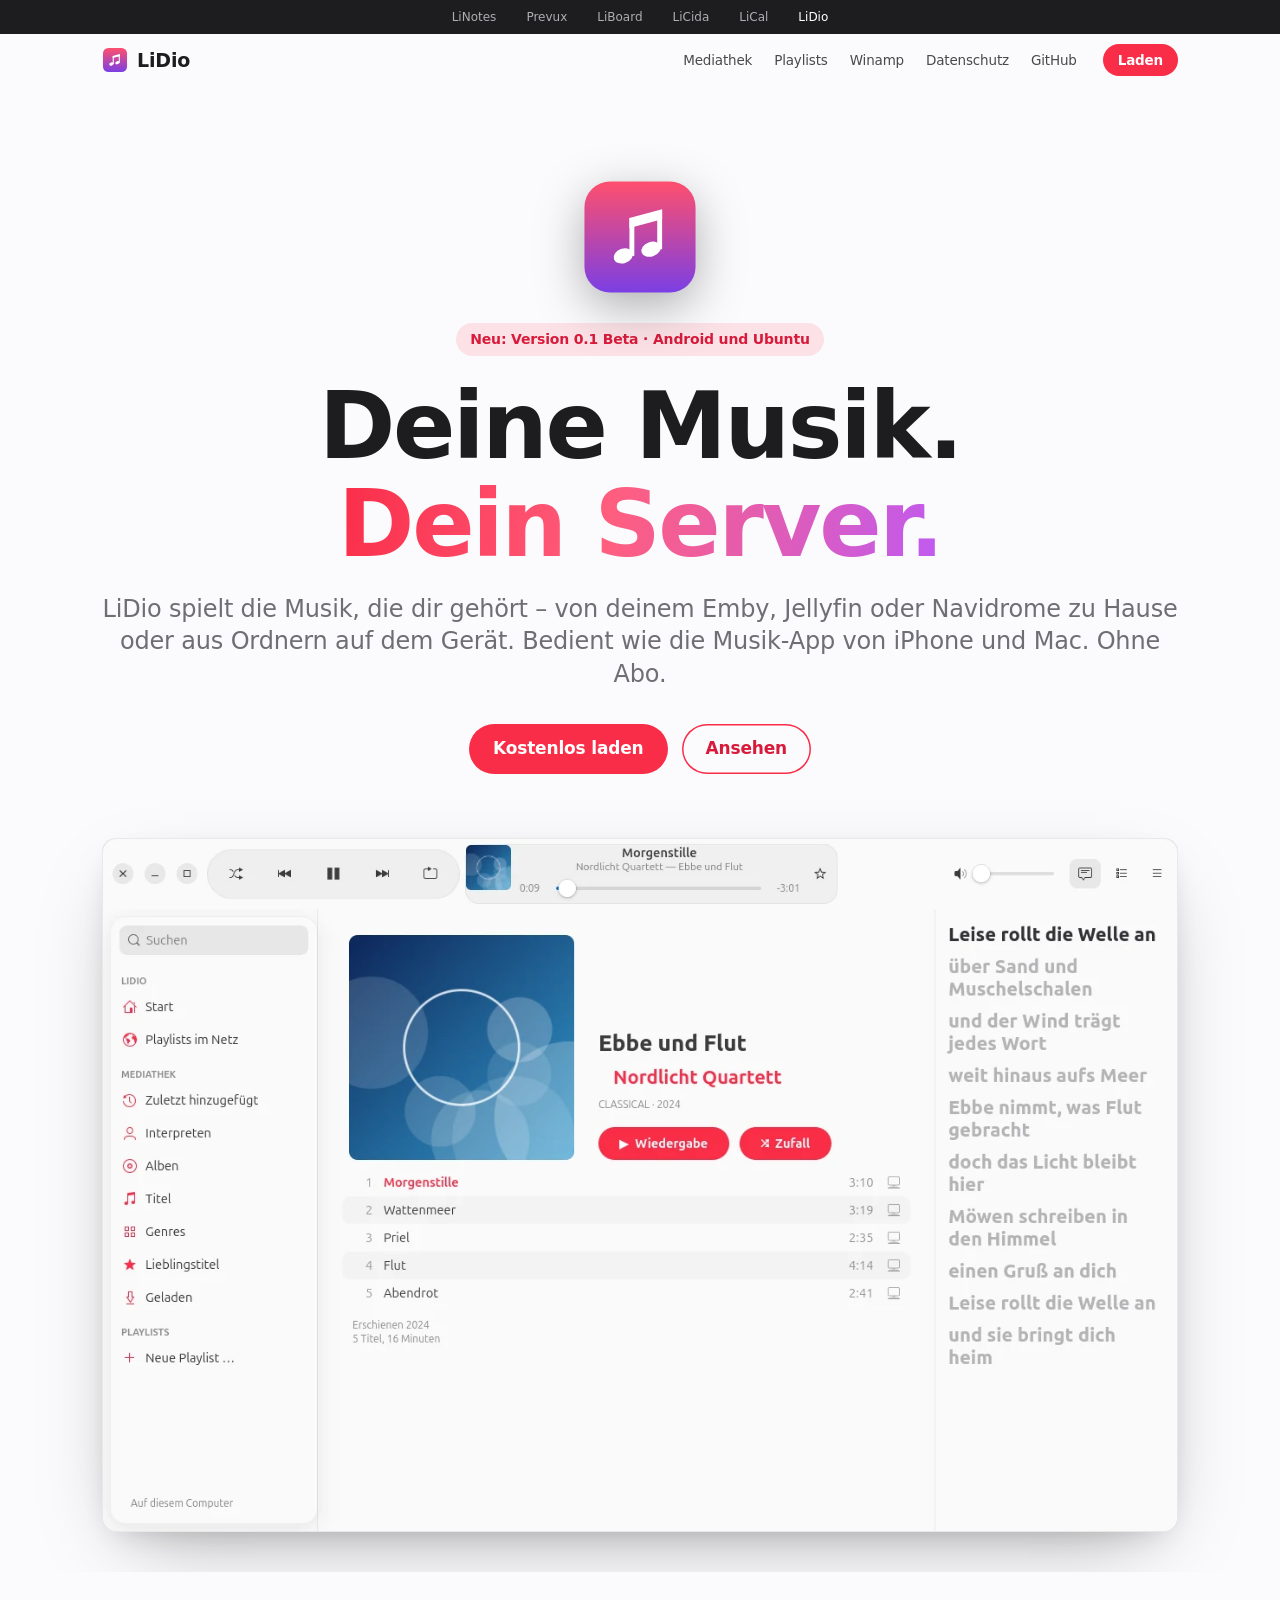
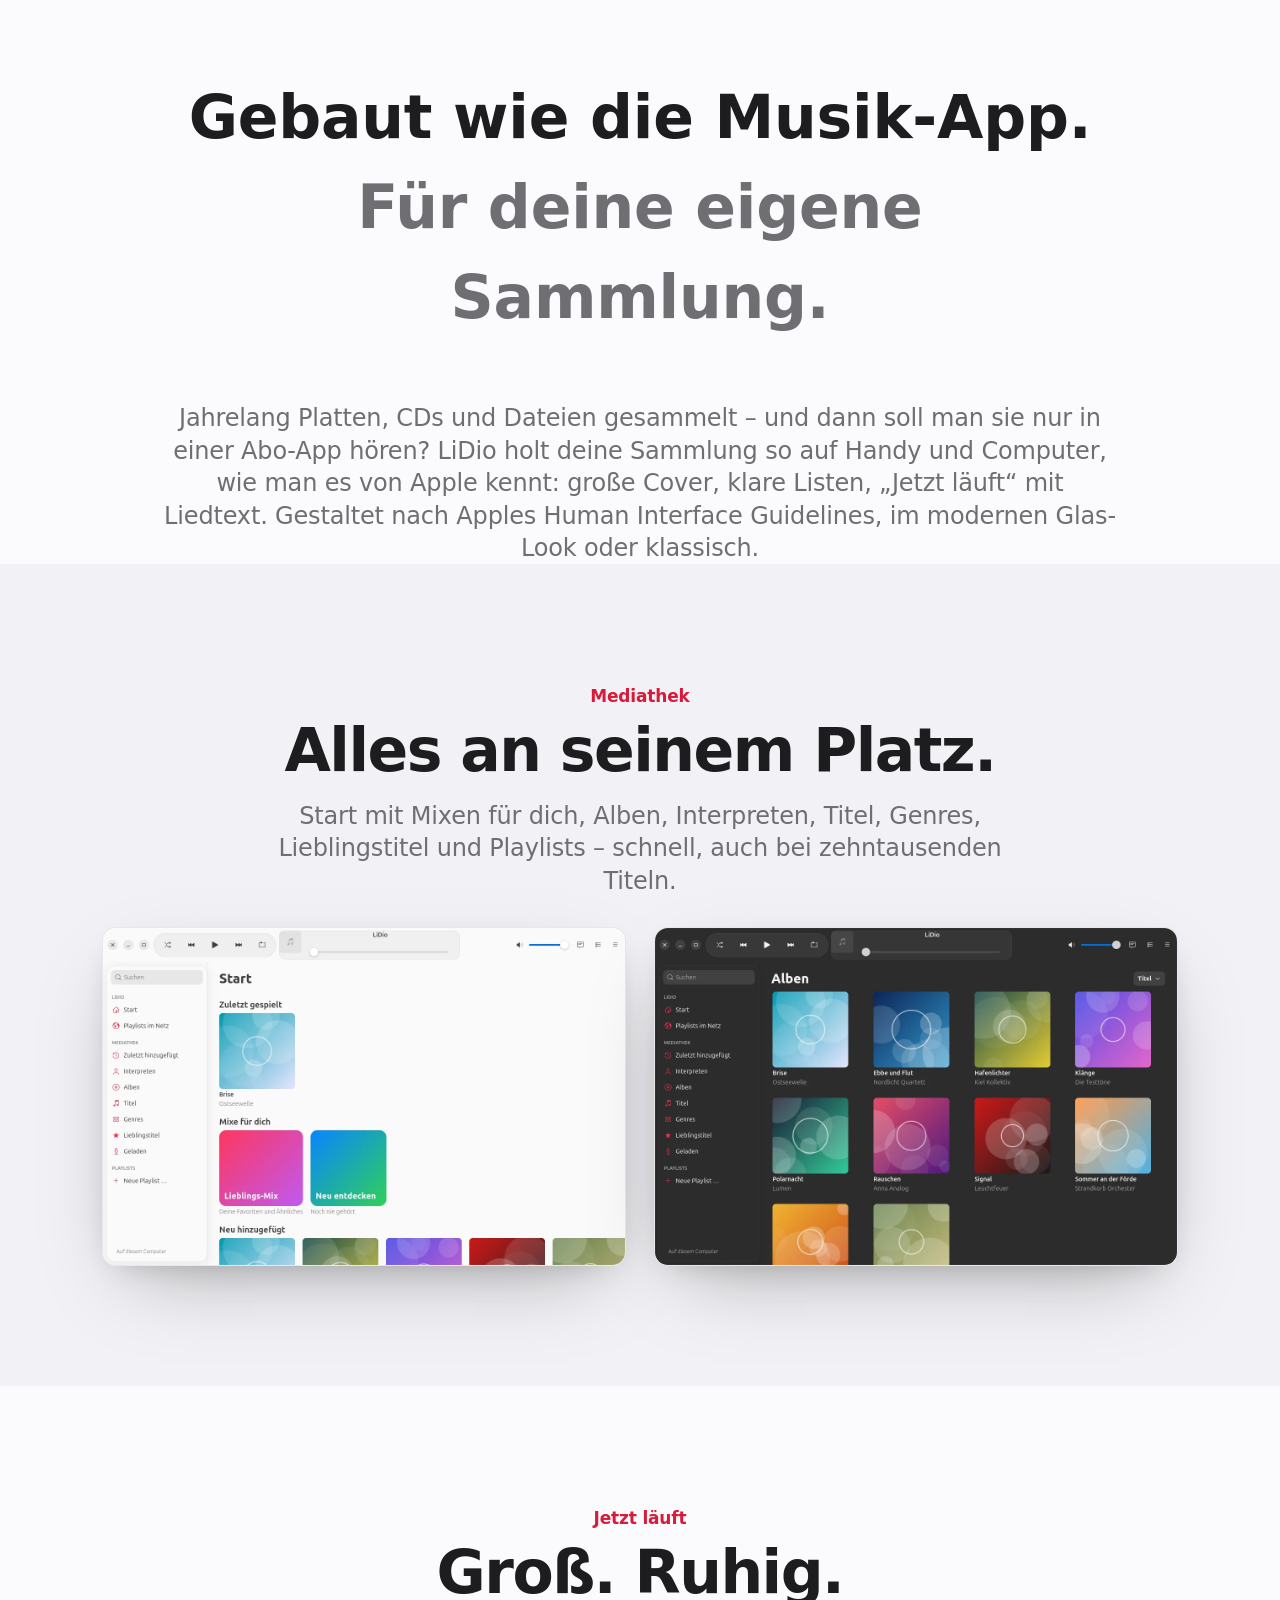
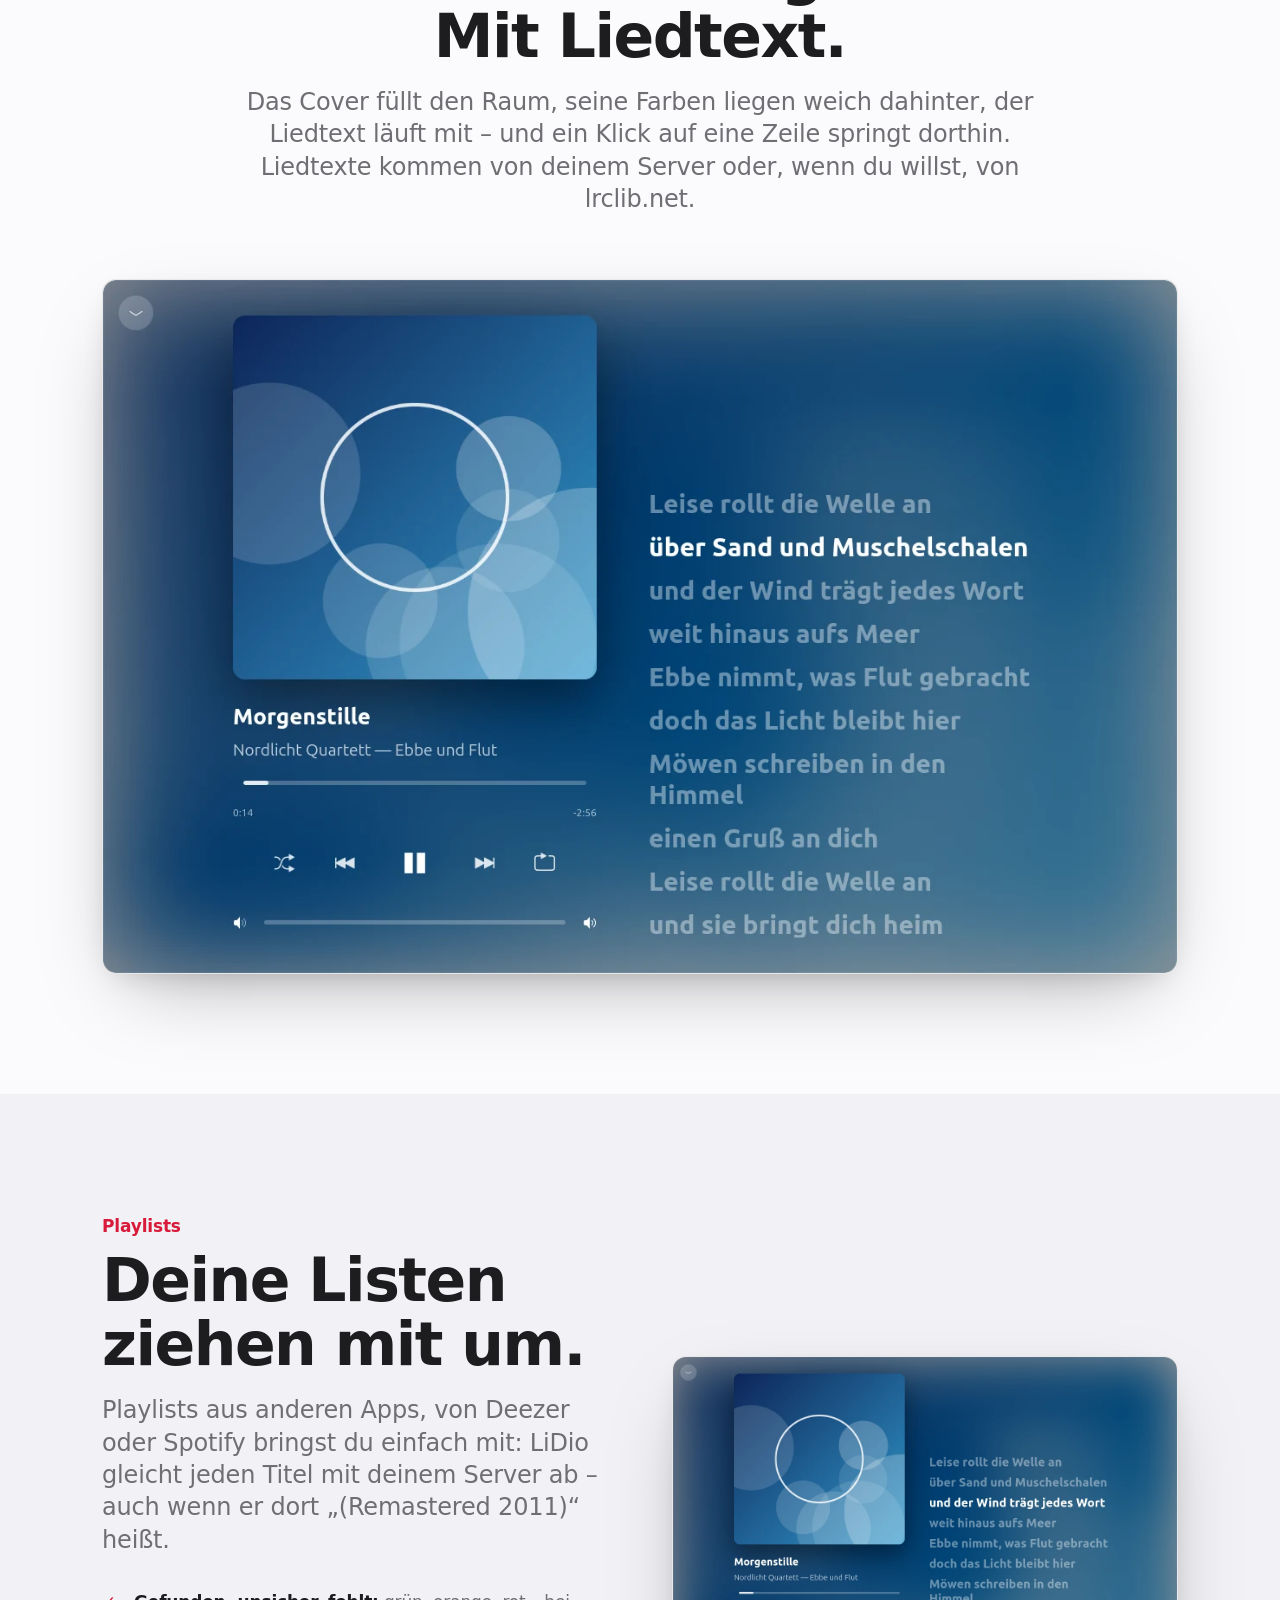
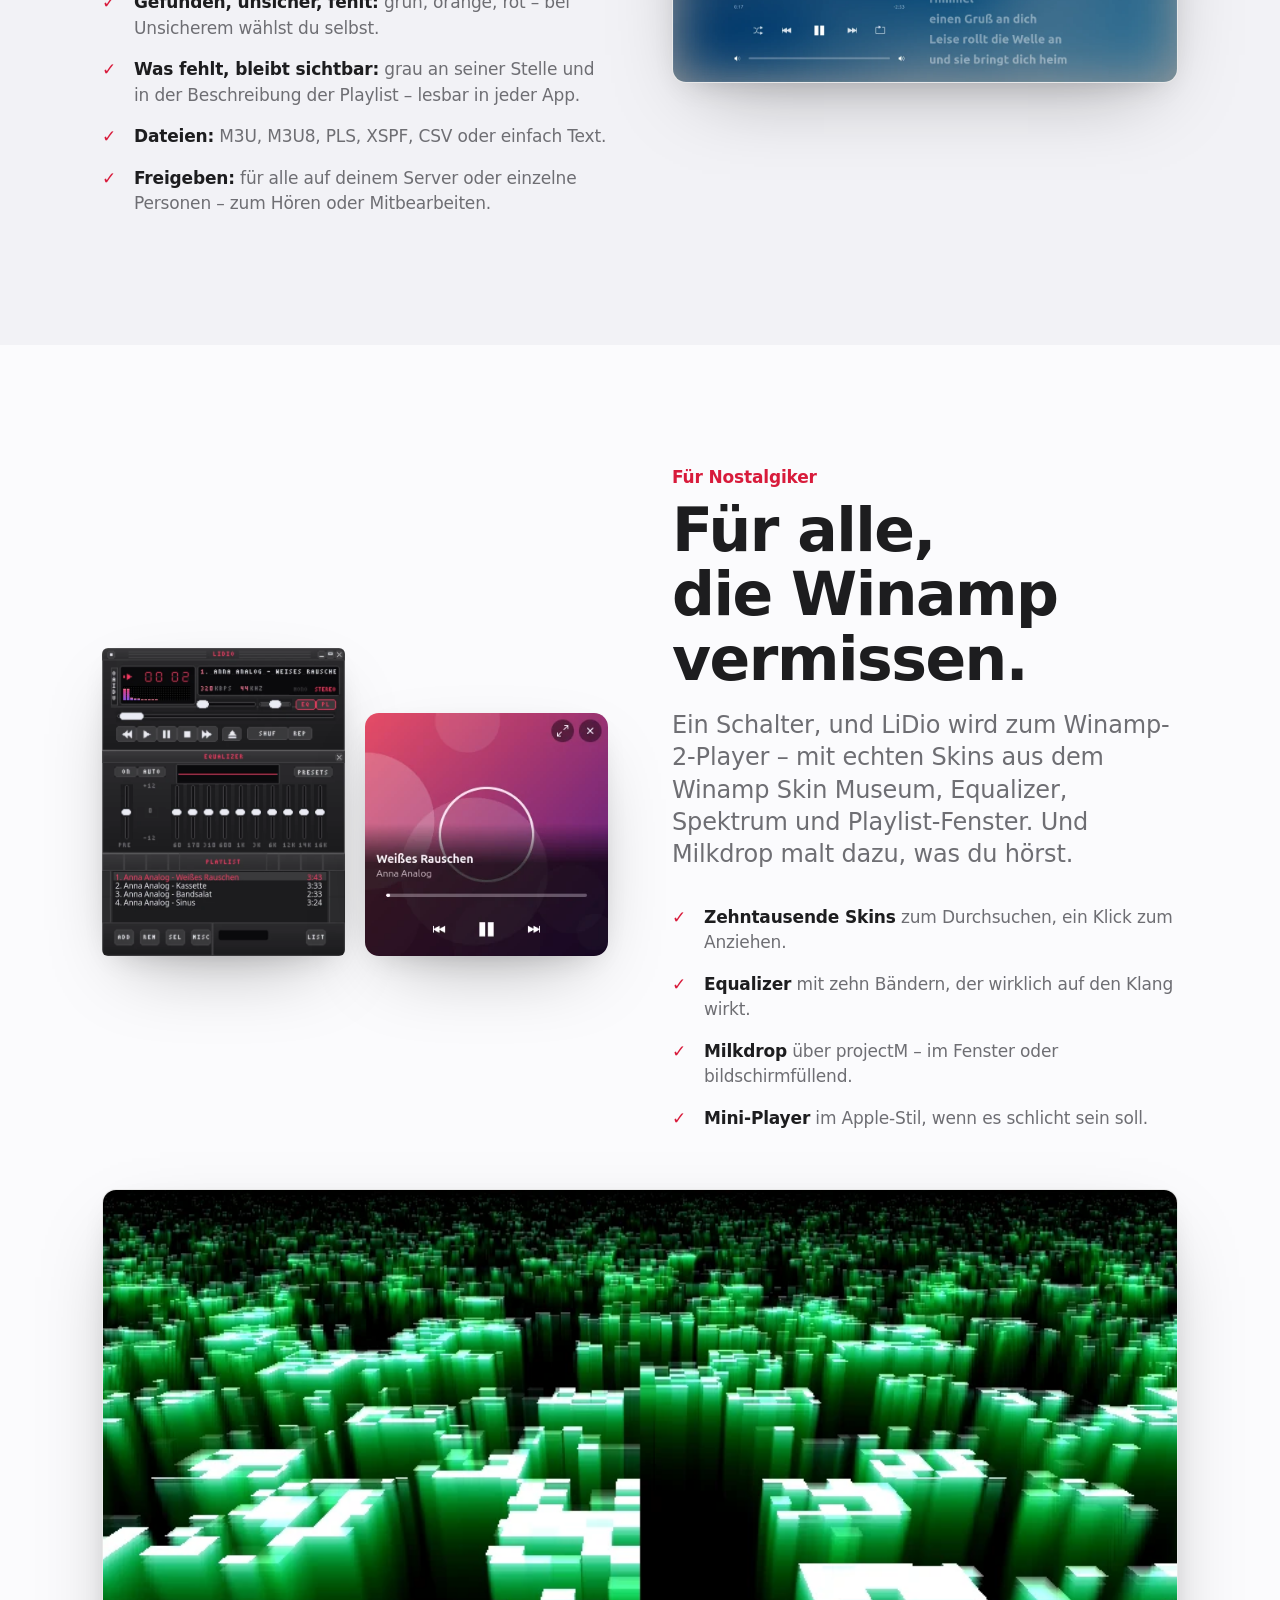
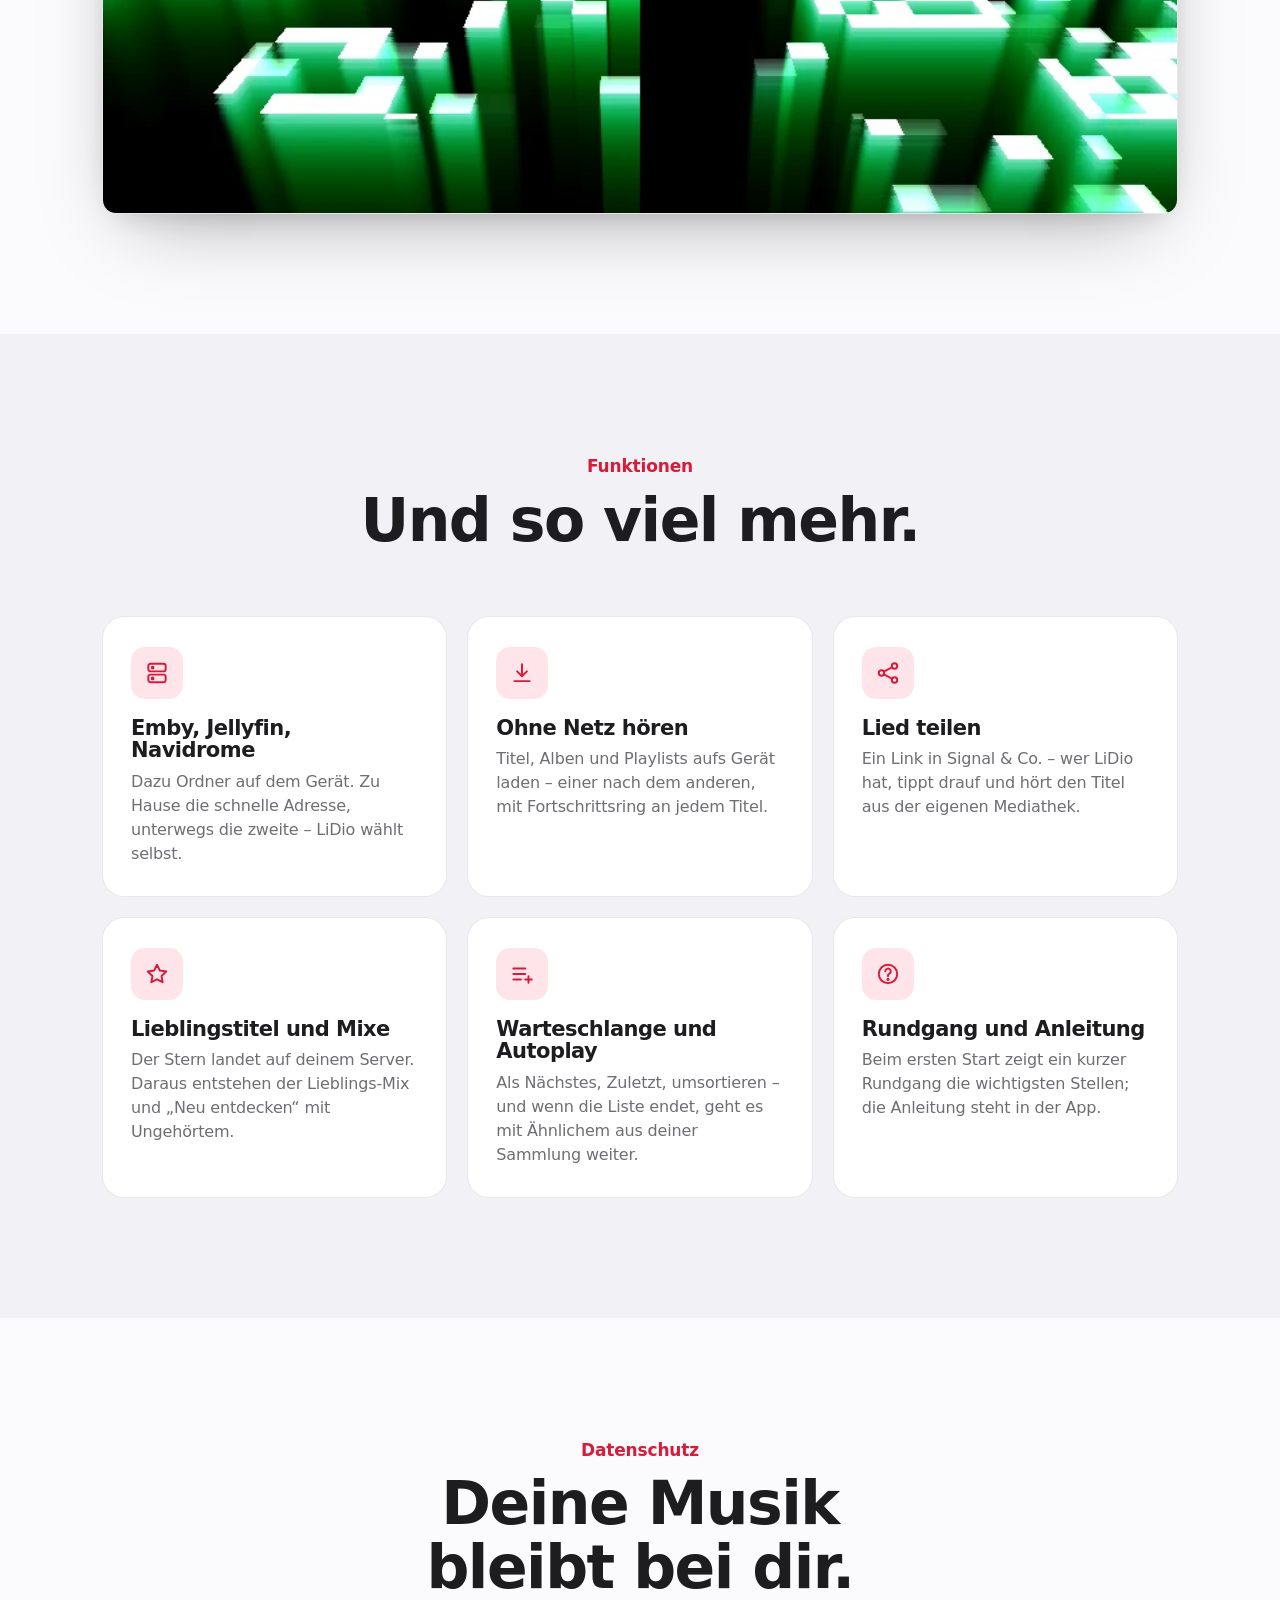
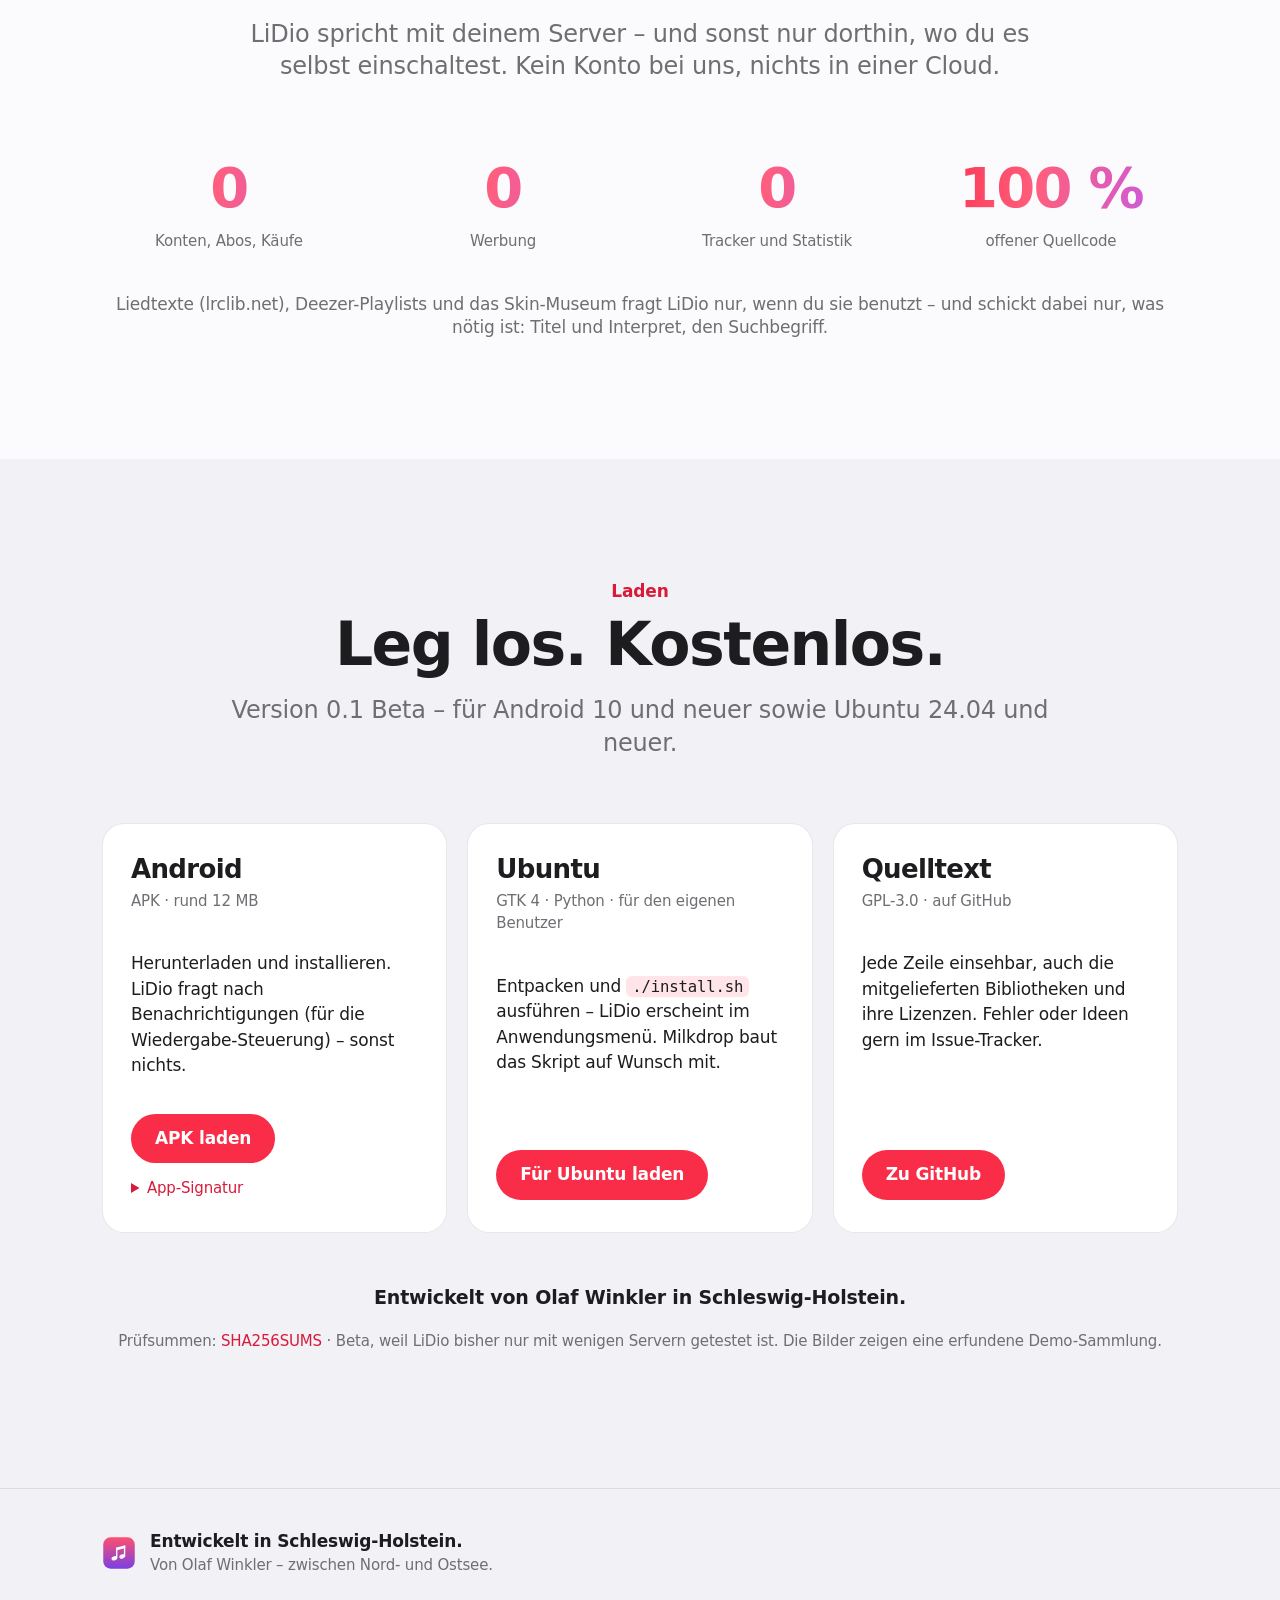
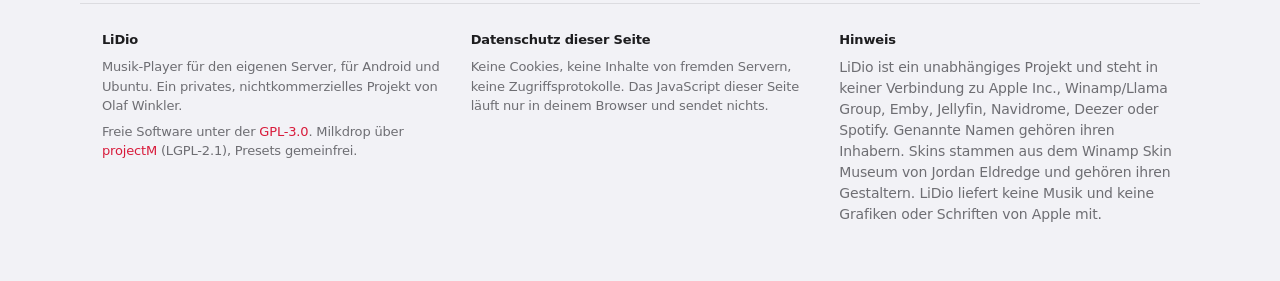
==== commit 12979158: "Projektplan Co-Authored-By: Claude Opus 5.5 <noreply@anthropic.com>" ====
--- a/homepage/index.html
+++ b/homepage/index.html
@@ -29,6 +29,7 @@
       <a href="#playlists">Playlists</a>
       <a href="#winamp">Winamp</a>
       <a href="#datenschutz">Datenschutz</a>
+      <a href="https://github.com/veritasX1/LiDio">GitHub</a>
     </nav>
     <a class="btn small cta" href="#laden">Laden</a>
   </div>
@@ -193,10 +194,11 @@
       </div>
       <div class="download reveal d2">
         <h3>Quelltext</h3>
-        <div class="meta">GPL-3.0</div>
+        <div class="meta">GPL-3.0 · auf GitHub</div>
         <div class="grow">
-          <p>Der Quelltext für Ubuntu steckt im Ubuntu-Paket. Das öffentliche Repository auf GitHub folgt in Kürze.</p>
+          <p>Jede Zeile einsehbar, auch die mitgelieferten Bibliotheken und ihre Lizenzen. Fehler oder Ideen gern im Issue-Tracker.</p>
         </div>
+        <a class="btn" href="https://github.com/veritasX1/LiDio">Zu GitHub</a>
       </div>
     </div>
     <p class="center reveal" style="margin-top: 50px; font-size: 19px; font-weight: 600">Entwickelt von Olaf Winkler in Schleswig-Holstein.</p>
@@ -215,7 +217,7 @@
     <div>
       <h4>LiDio</h4>
       <p>Musik-Player für den eigenen Server, für Android und Ubuntu. Ein privates, nichtkommerzielles Projekt von Olaf Winkler.</p>
-      <p>Freie Software unter der GPL-3.0. Milkdrop über <a href="https://github.com/projectM-visualizer/projectm">projectM</a> (LGPL-2.1), Presets gemeinfrei.</p>
+      <p>Freie Software unter der <a href="https://github.com/veritasX1/LiDio/blob/main/LICENSE">GPL-3.0</a>. Milkdrop über <a href="https://github.com/projectM-visualizer/projectm">projectM</a> (LGPL-2.1), Presets gemeinfrei.</p>
     </div>
     <div>
       <h4>Datenschutz dieser Seite</h4>
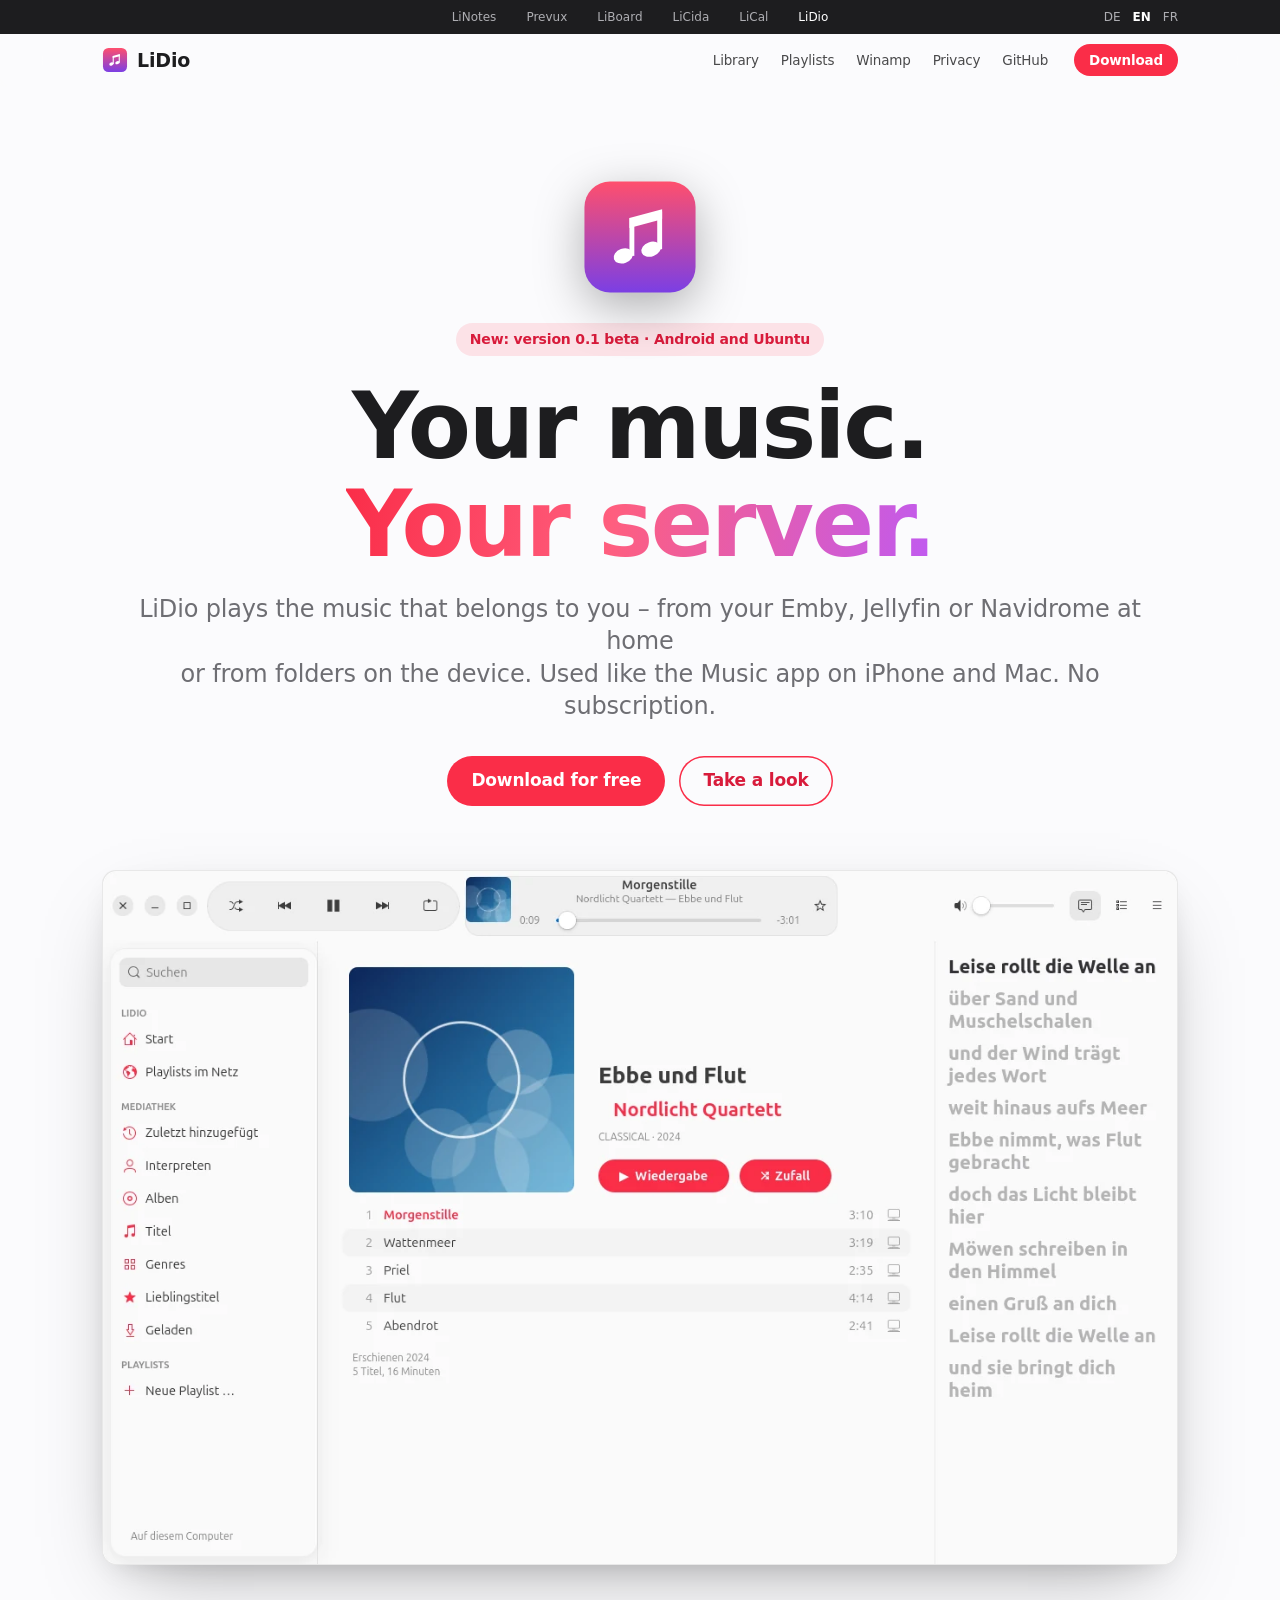
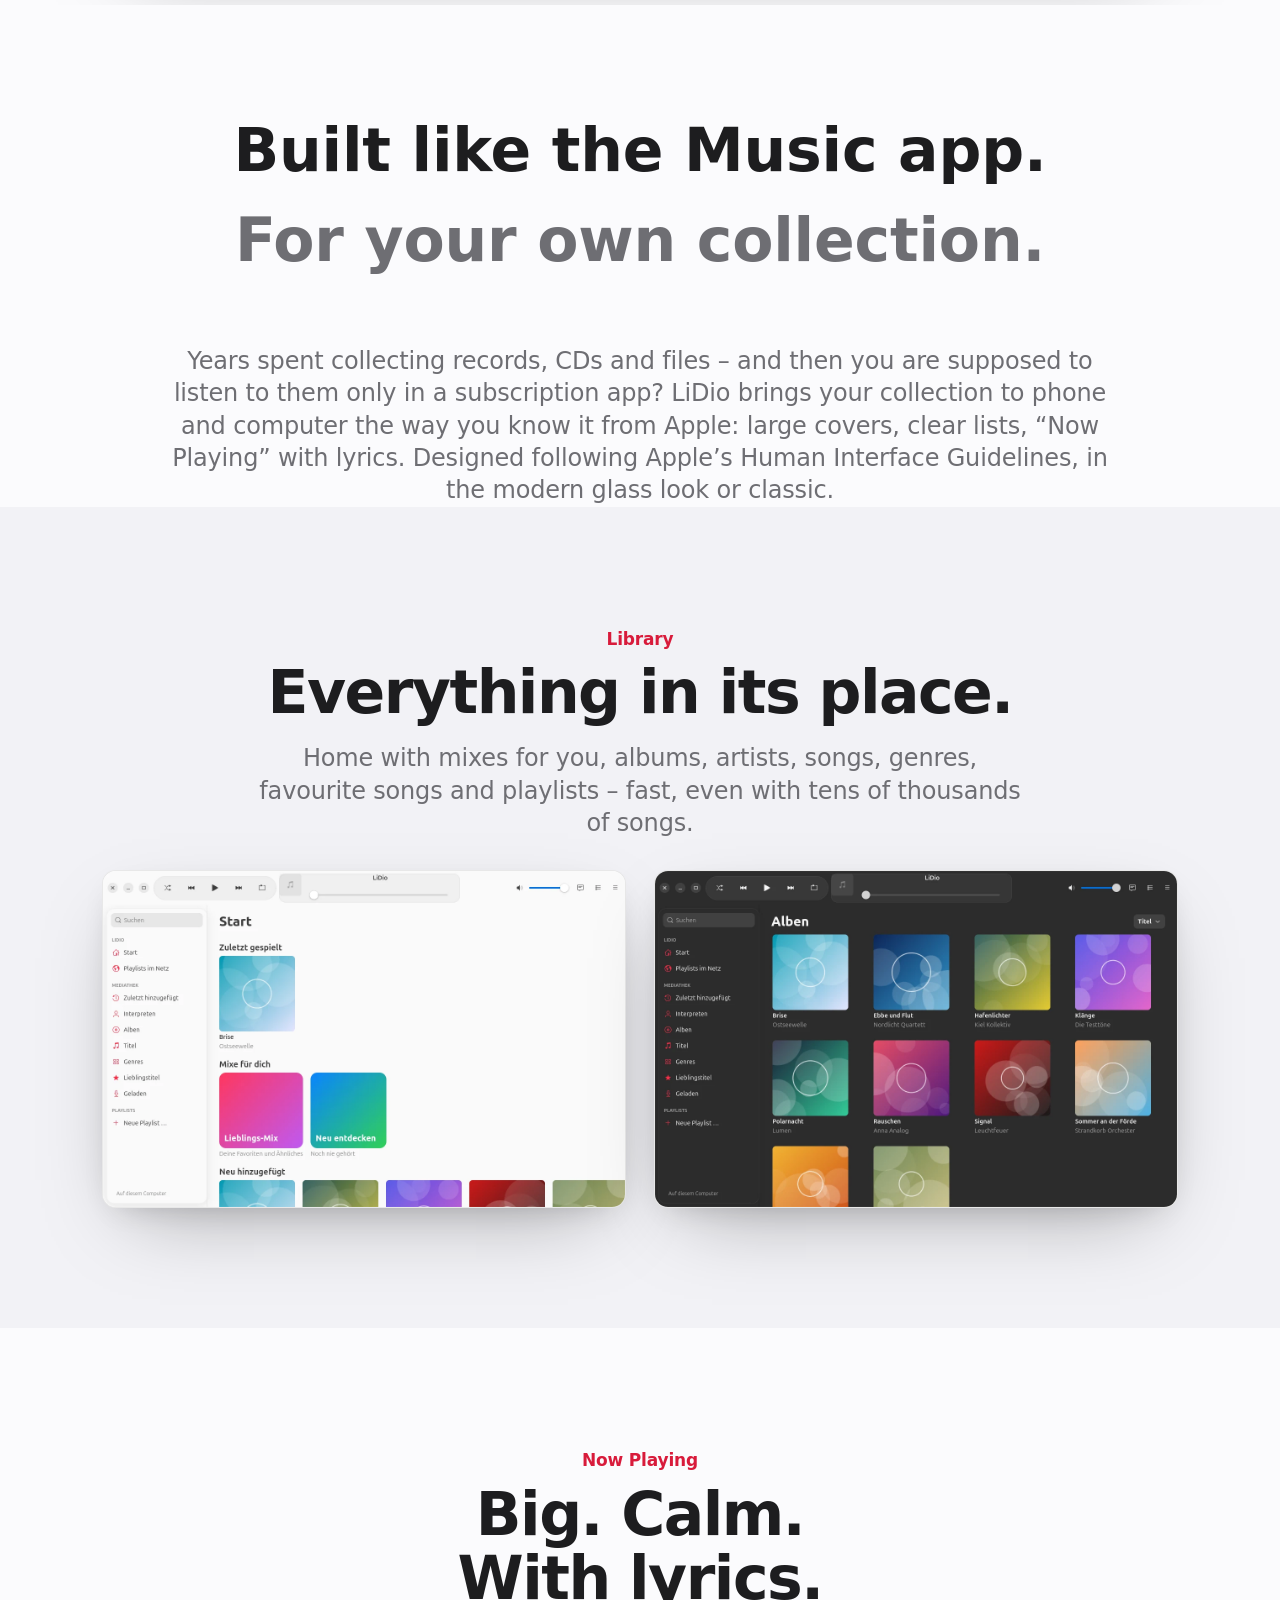
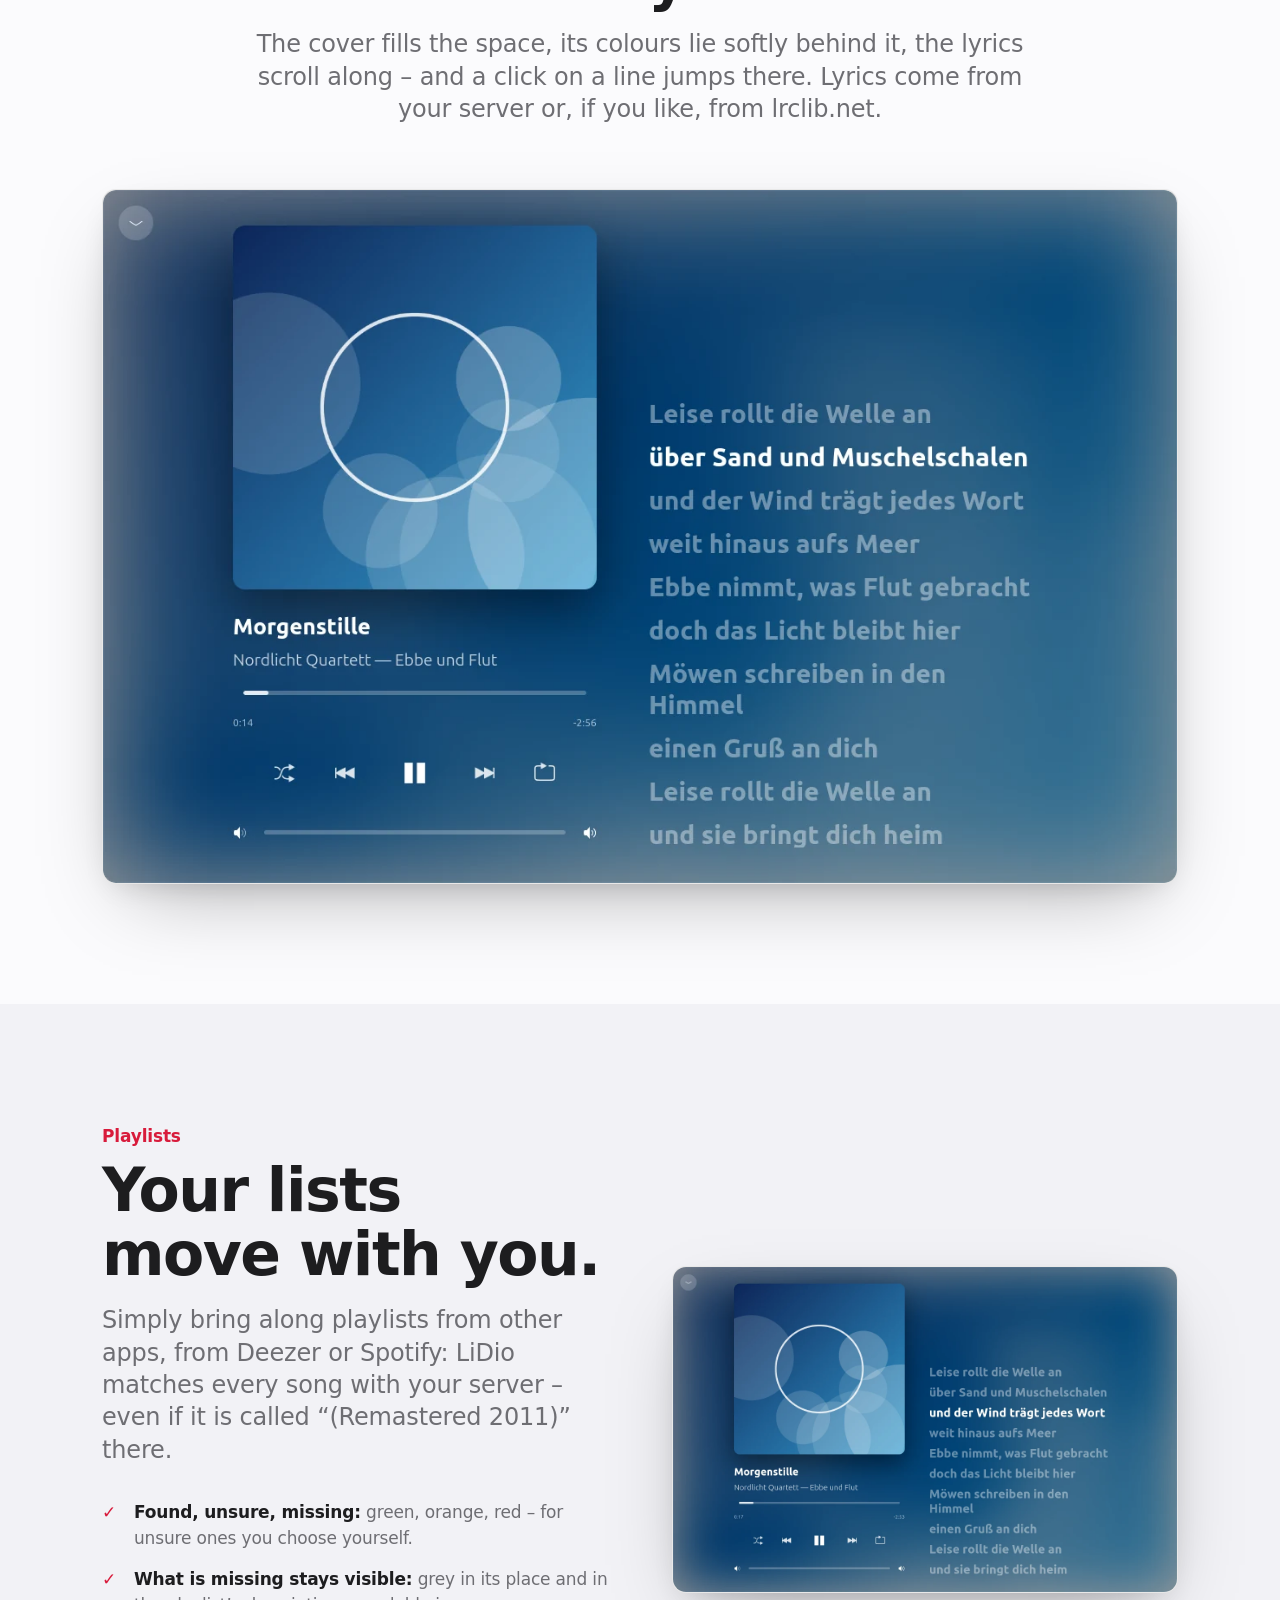
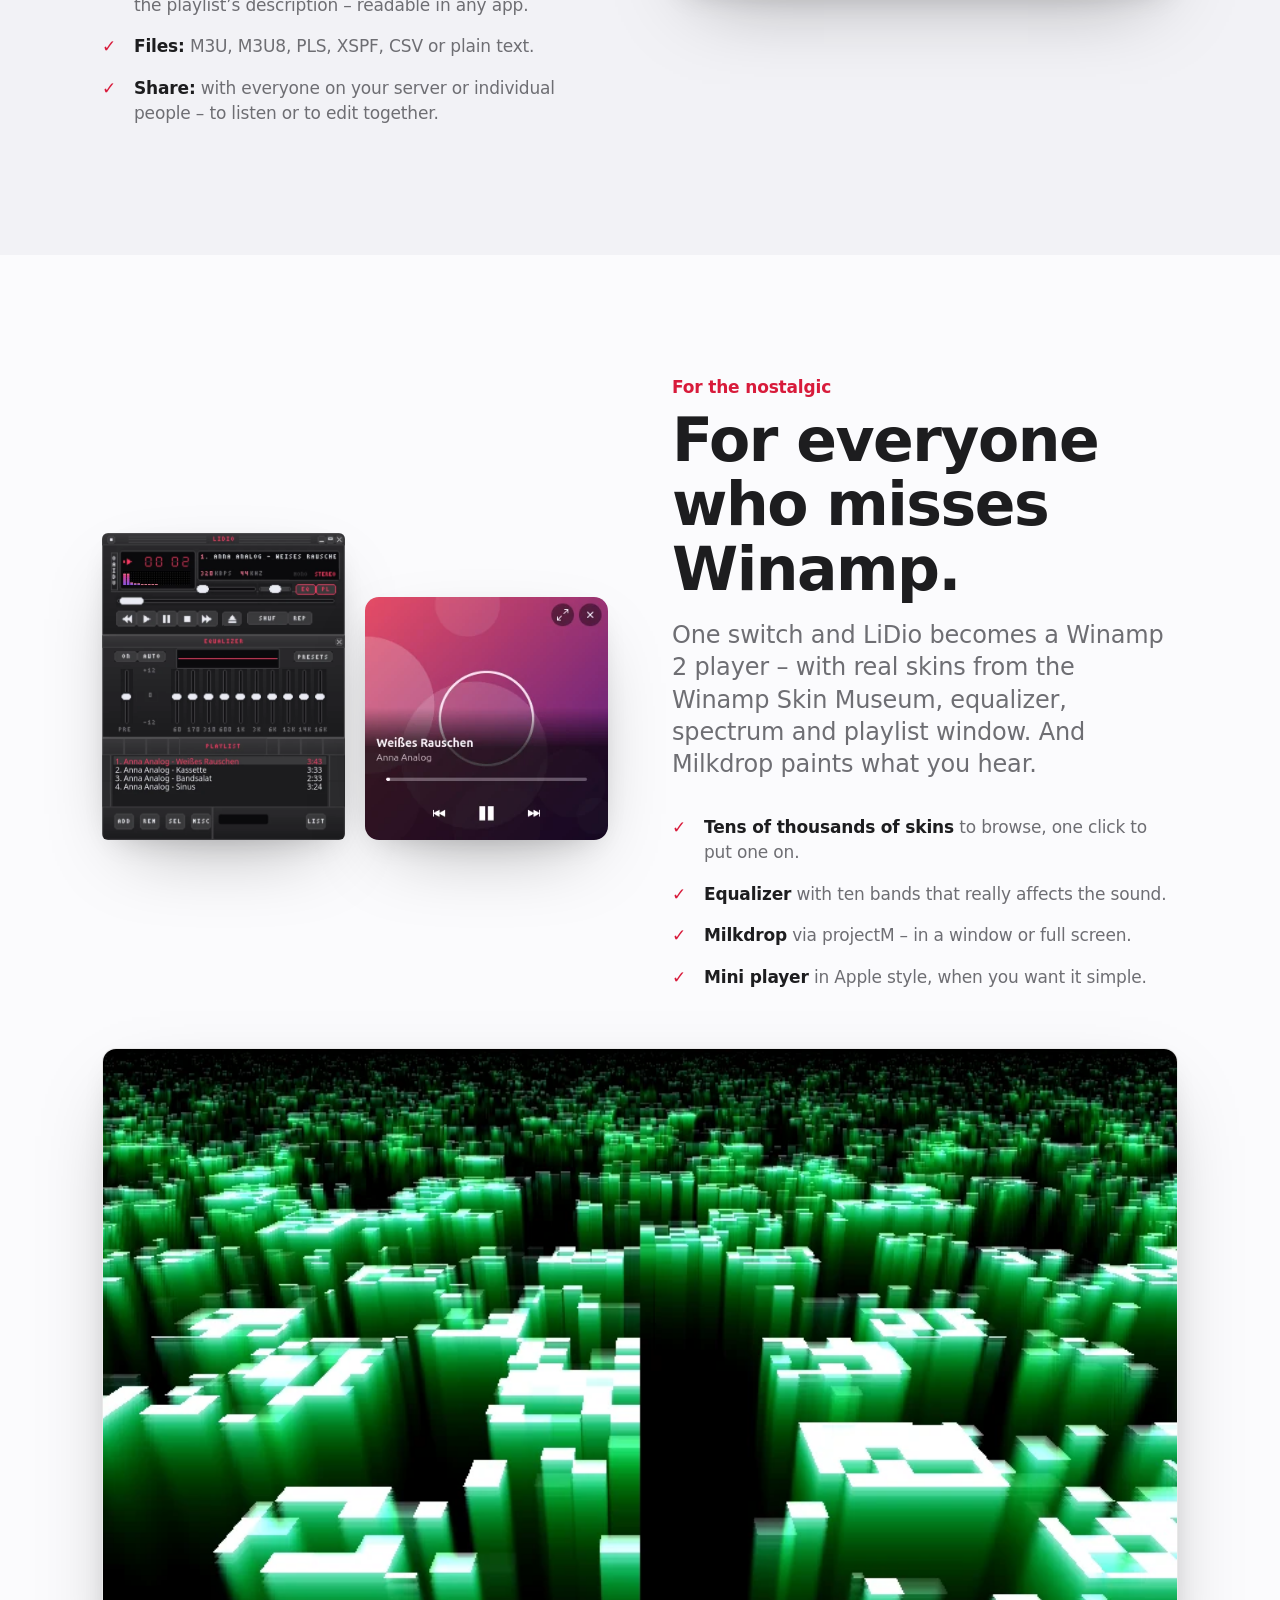
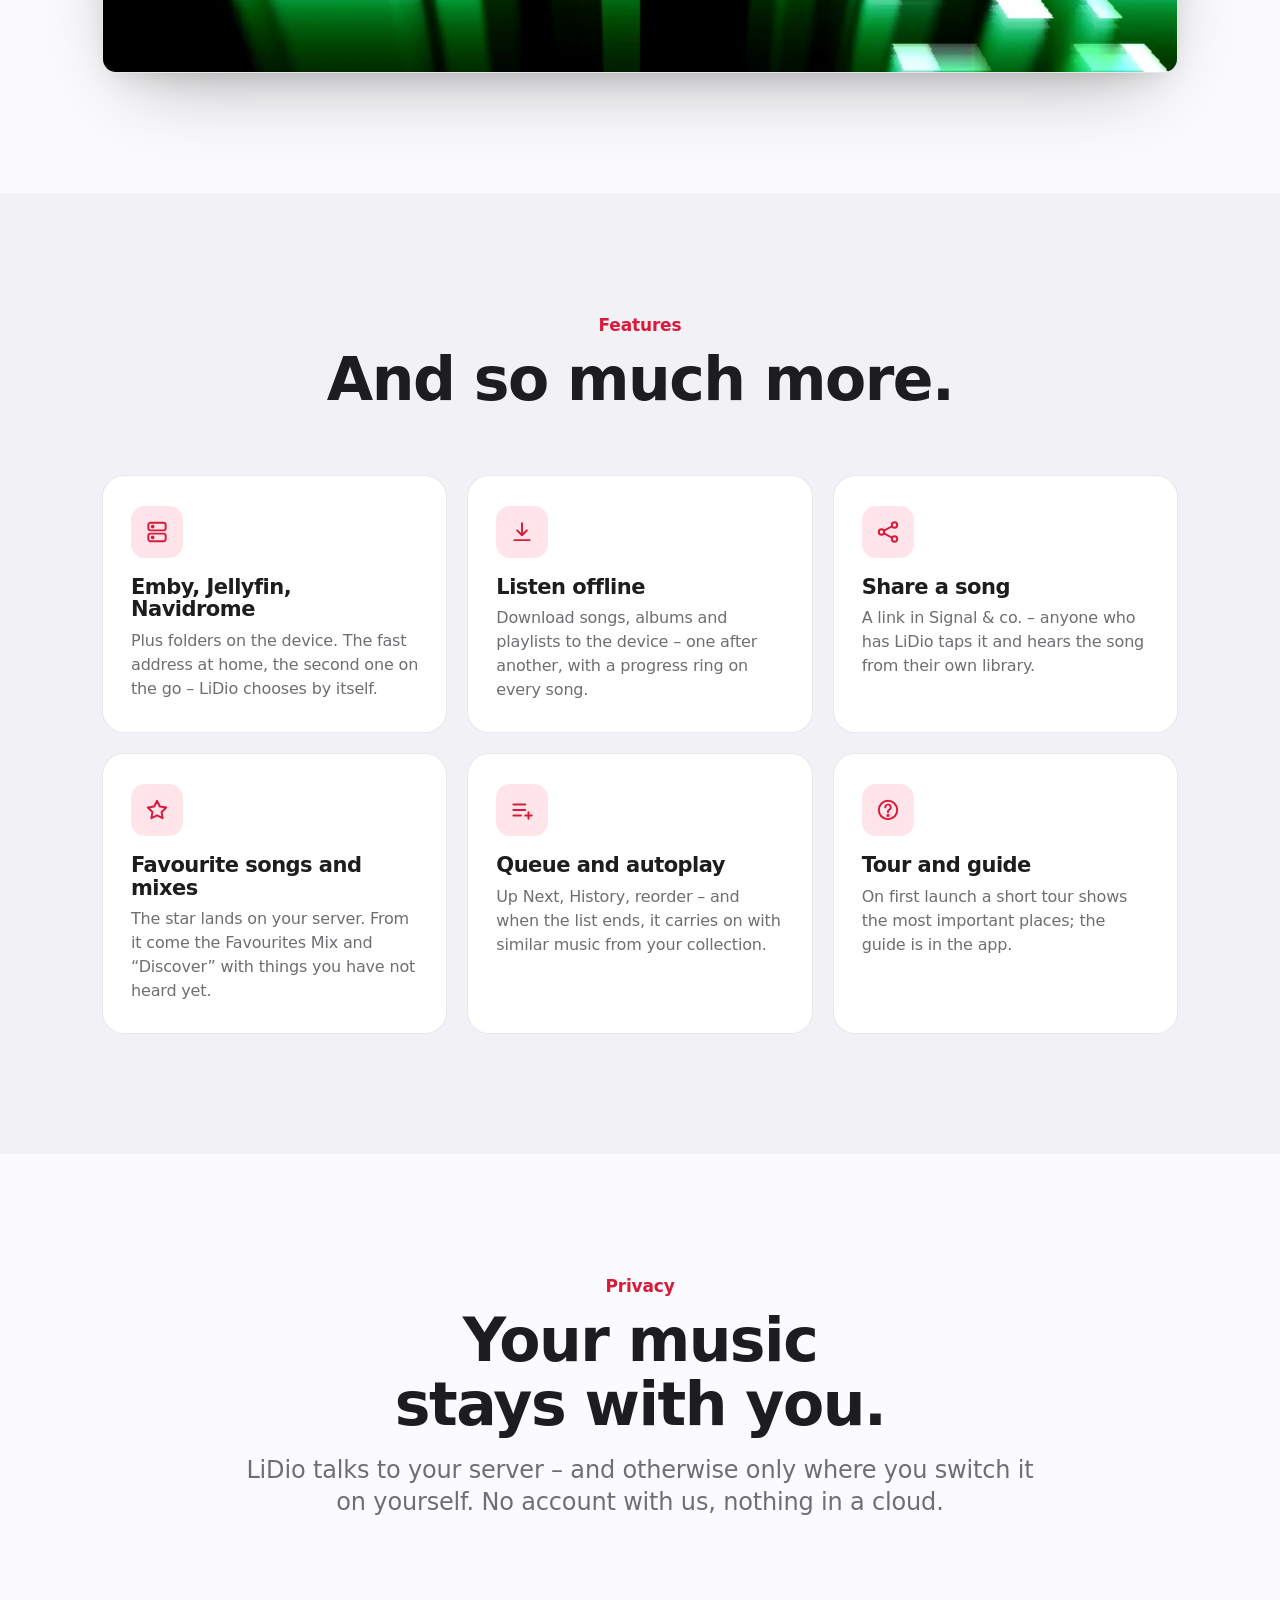
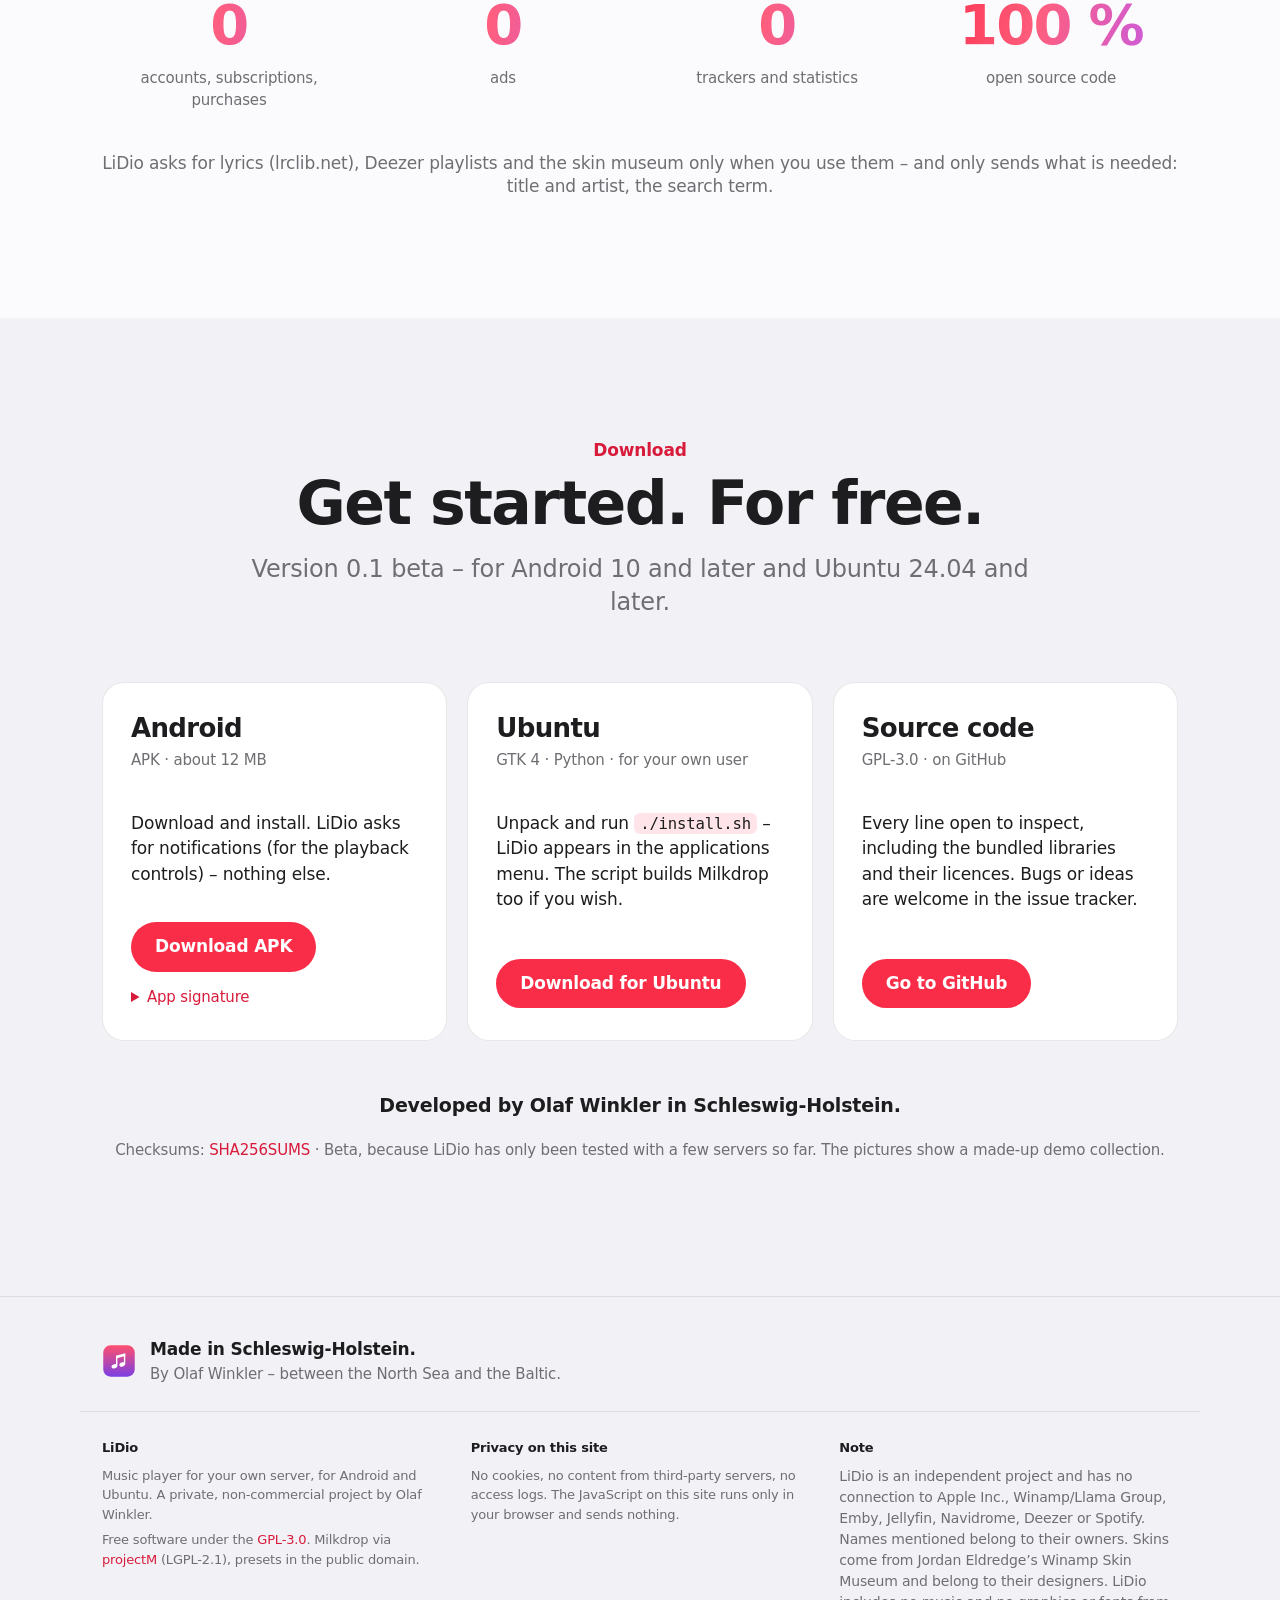
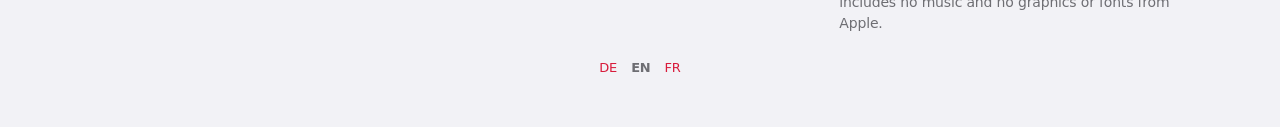
==== commit 22cb56ab: "Webseite auf Englisch und Französisch Co-Authored-By: Claude Opus 5.5 <noreply@anthropic.com>" ====
--- a/homepage/index.html
+++ b/homepage/index.html
@@ -7,6 +7,25 @@
 <meta name="description" content="LiDio spielt deine eigene Musik von Emby, Jellyfin, Navidrome oder aus Ordnern – gestaltet nach Apples Richtlinien, für Android und Ubuntu. Ohne Abo, ohne Werbung, ohne Datensammlung.">
 <link rel="icon" href="lidio.svg" type="image/svg+xml">
 <link rel="stylesheet" href="site.css">
+<!--lang--><link rel="alternate" hreflang="de" href="https://lisoft.goip.de/lidio/"><link rel="alternate" hreflang="en" href="https://lisoft.goip.de/lidio/en/"><link rel="alternate" hreflang="fr" href="https://lisoft.goip.de/lidio/fr/">
+<style>
+.apps .wrap { position: relative; }
+.lang-switch { position: absolute; right: 22px; display: flex; gap: 12px; }
+.lang-switch a[aria-current], .lang-foot a[aria-current] { color: #fff; opacity: 1; font-weight: 600; }
+.lang-foot { display: flex; gap: 14px; justify-content: center; padding-top: 18px; font-size: 13px; }
+.lang-foot a[aria-current] { color: inherit; }
+@media (max-width: 900px) { .lang-switch { display: none; } }
+</style>
+<script>
+(function () {
+  try {
+    if (document.referrer.indexOf(location.origin) === 0) return;
+    var l = ((navigator.languages && navigator.languages[0]) || navigator.language || "").slice(0, 2).toLowerCase();
+    if (l === "de") return;
+    location.replace((l === "fr" ? "fr/" : "en/") + location.pathname.split("/").pop() + location.hash);
+  } catch (e) {}
+})();
+</script><!--/lang-->
 </head>
 <body>
 
@@ -18,6 +37,7 @@
     <a href="https://lisoft.goip.de/licida/">LiCida</a>
     <a href="https://lisoft.goip.de/lical/">LiCal</a>
     <a href="https://lisoft.goip.de/lidio/" aria-current="page">LiDio</a>
+  <!--lang--><span class="lang-switch"><a href="./" hreflang="de" lang="de" aria-current="true">DE</a><a href="en/" hreflang="en" lang="en">EN</a><a href="fr/" hreflang="fr" lang="fr">FR</a></span><!--/lang-->
   </div>
 </div>
 
@@ -228,6 +248,7 @@
       <p class="legal">LiDio ist ein unabhängiges Projekt und steht in keiner Verbindung zu Apple Inc., Winamp/Llama Group, Emby, Jellyfin, Navidrome, Deezer oder Spotify. Genannte Namen gehören ihren Inhabern. Skins stammen aus dem Winamp Skin Museum von Jordan Eldredge und gehören ihren Gestaltern. LiDio liefert keine Musik und keine Grafiken oder Schriften von Apple mit.</p>
     </div>
   </div>
+<!--lang--><div class="wrap lang-foot"><a href="./" hreflang="de" lang="de" aria-current="true">DE</a><a href="en/" hreflang="en" lang="en">EN</a><a href="fr/" hreflang="fr" lang="fr">FR</a></div><!--/lang-->
 </footer>
 
 <script src="site.js"></script>
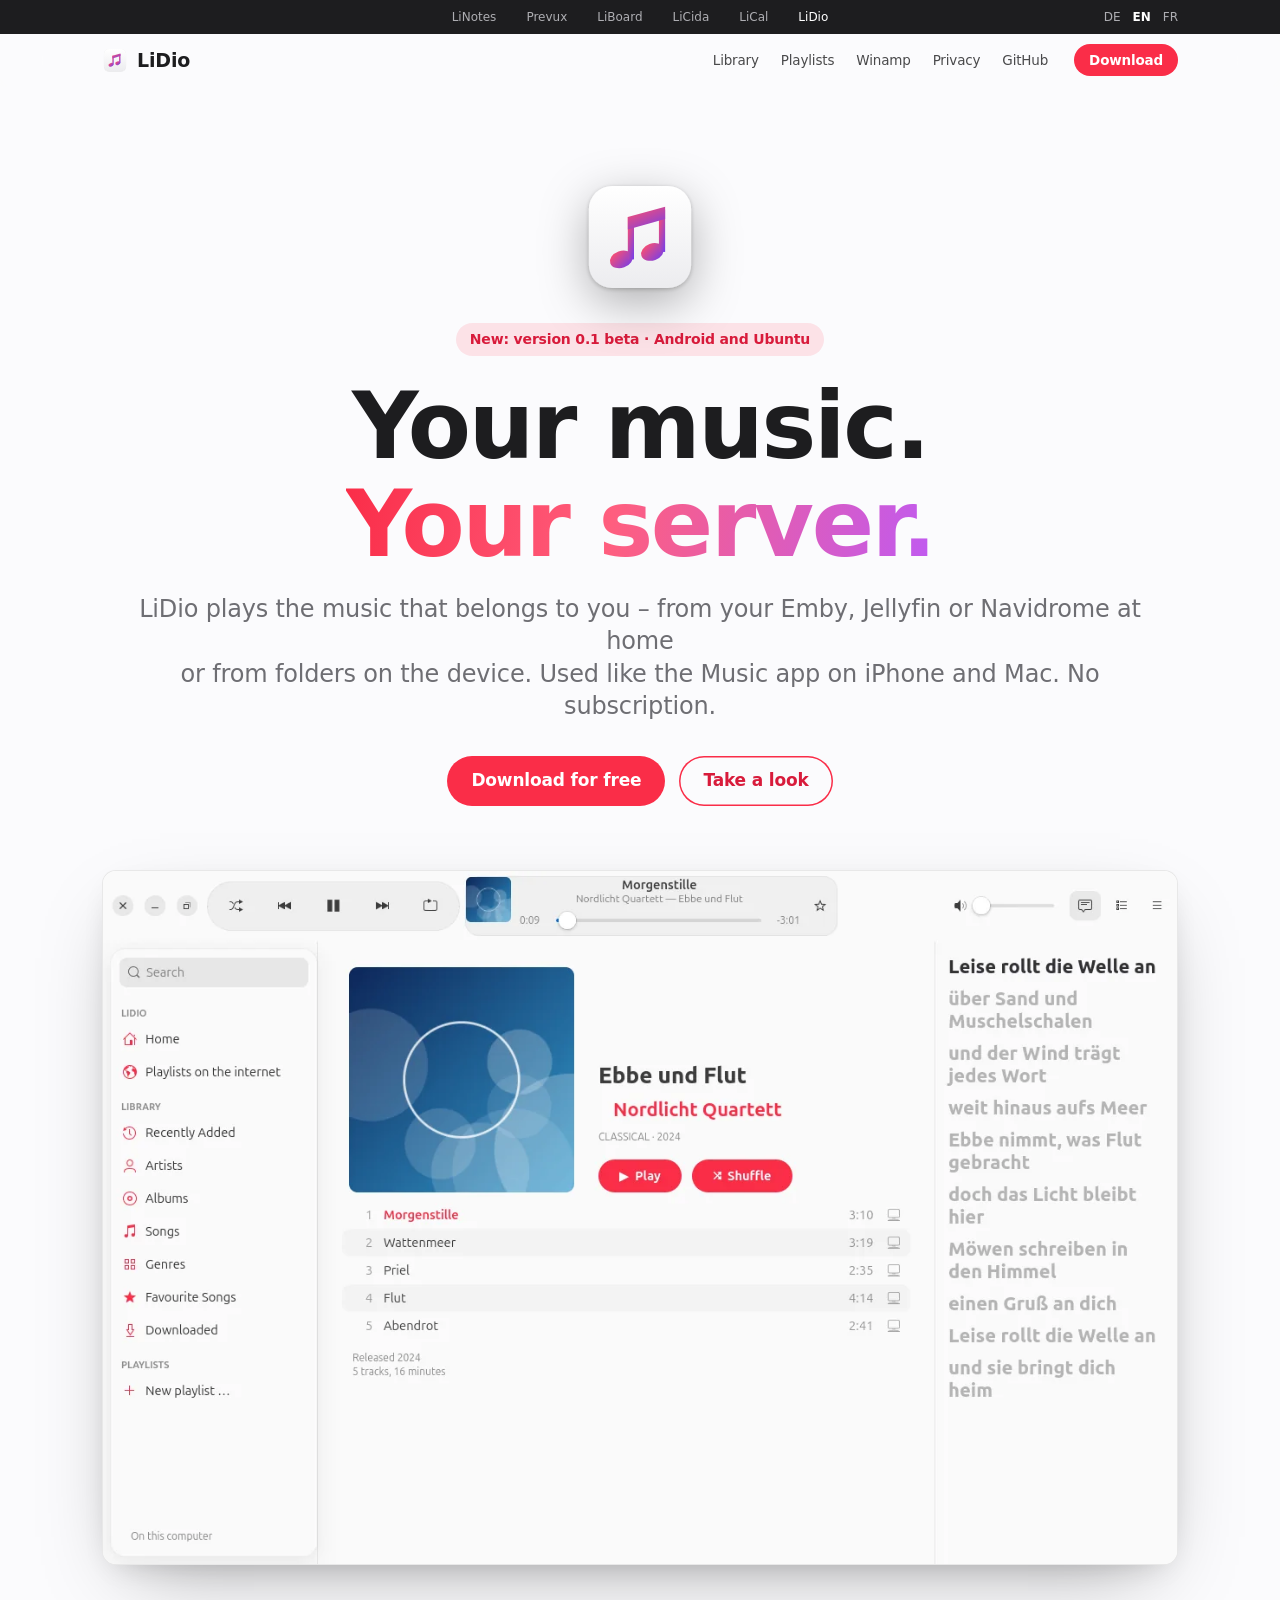
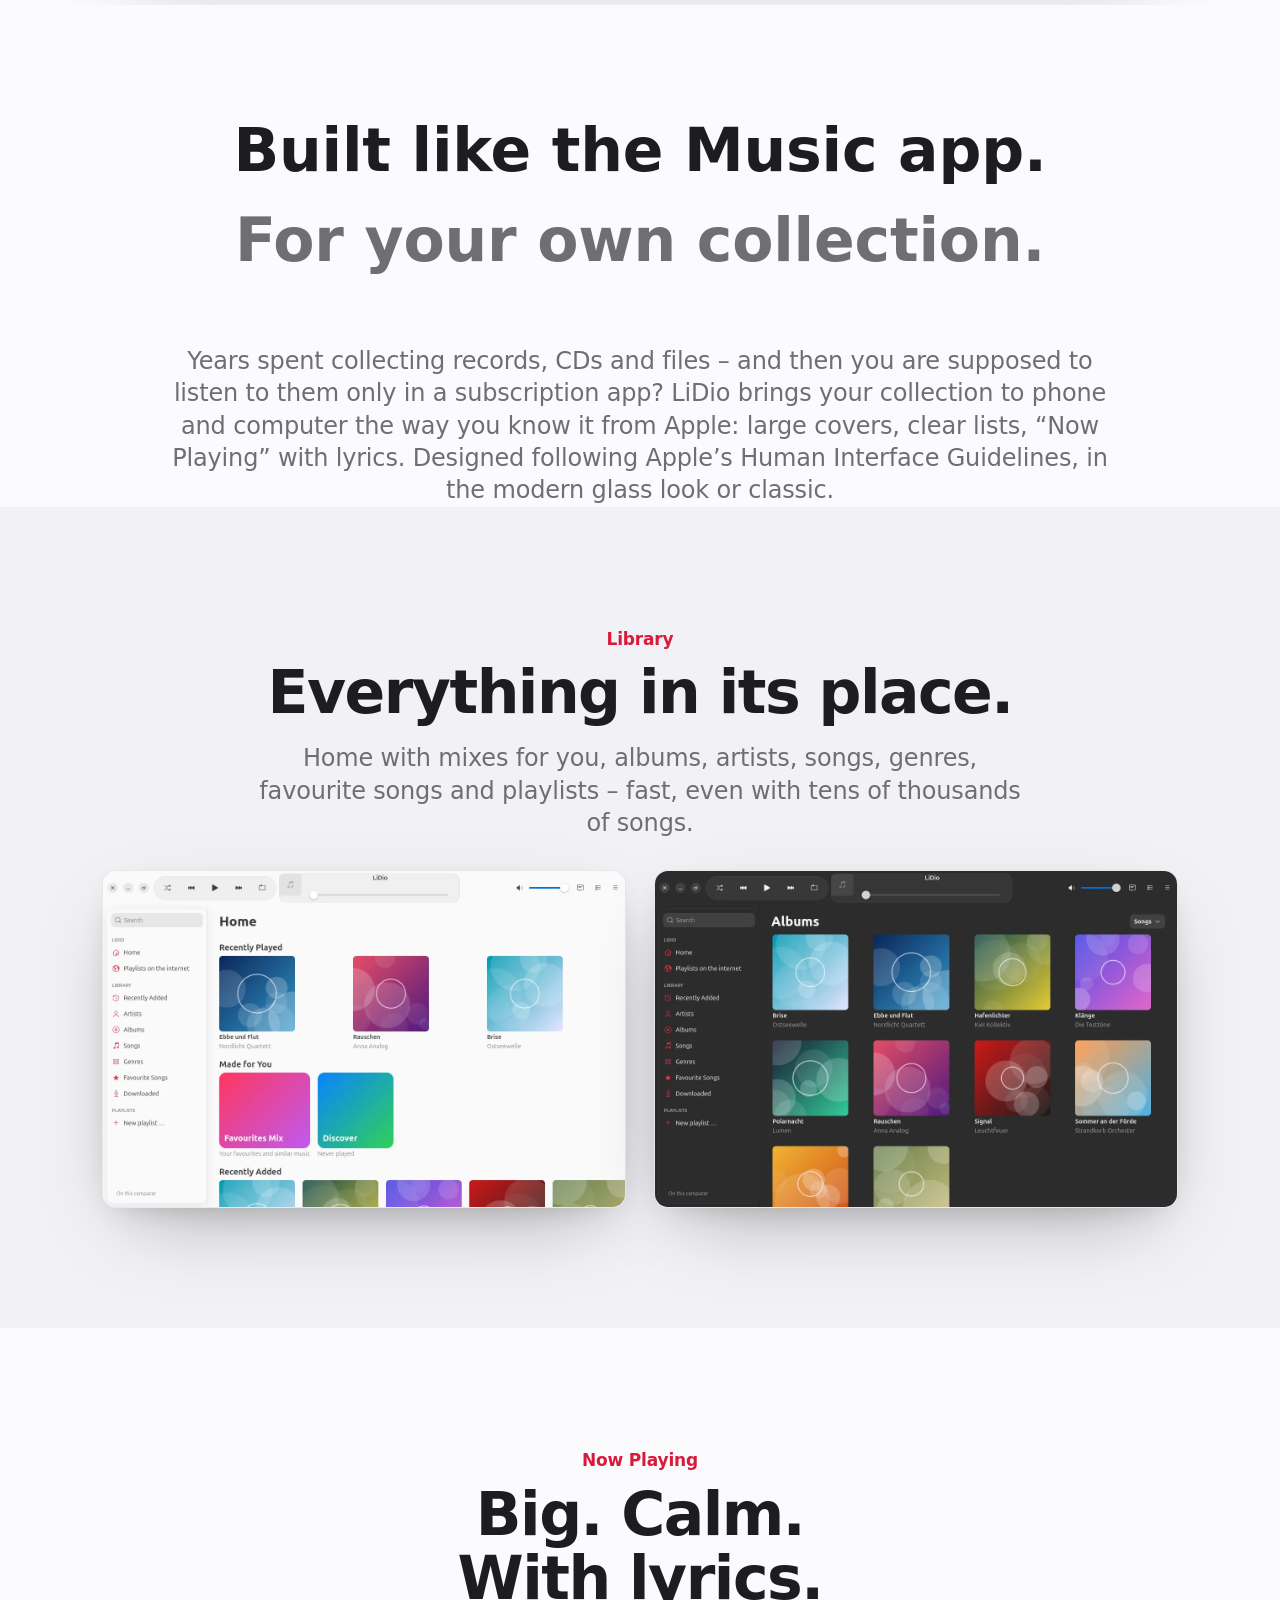
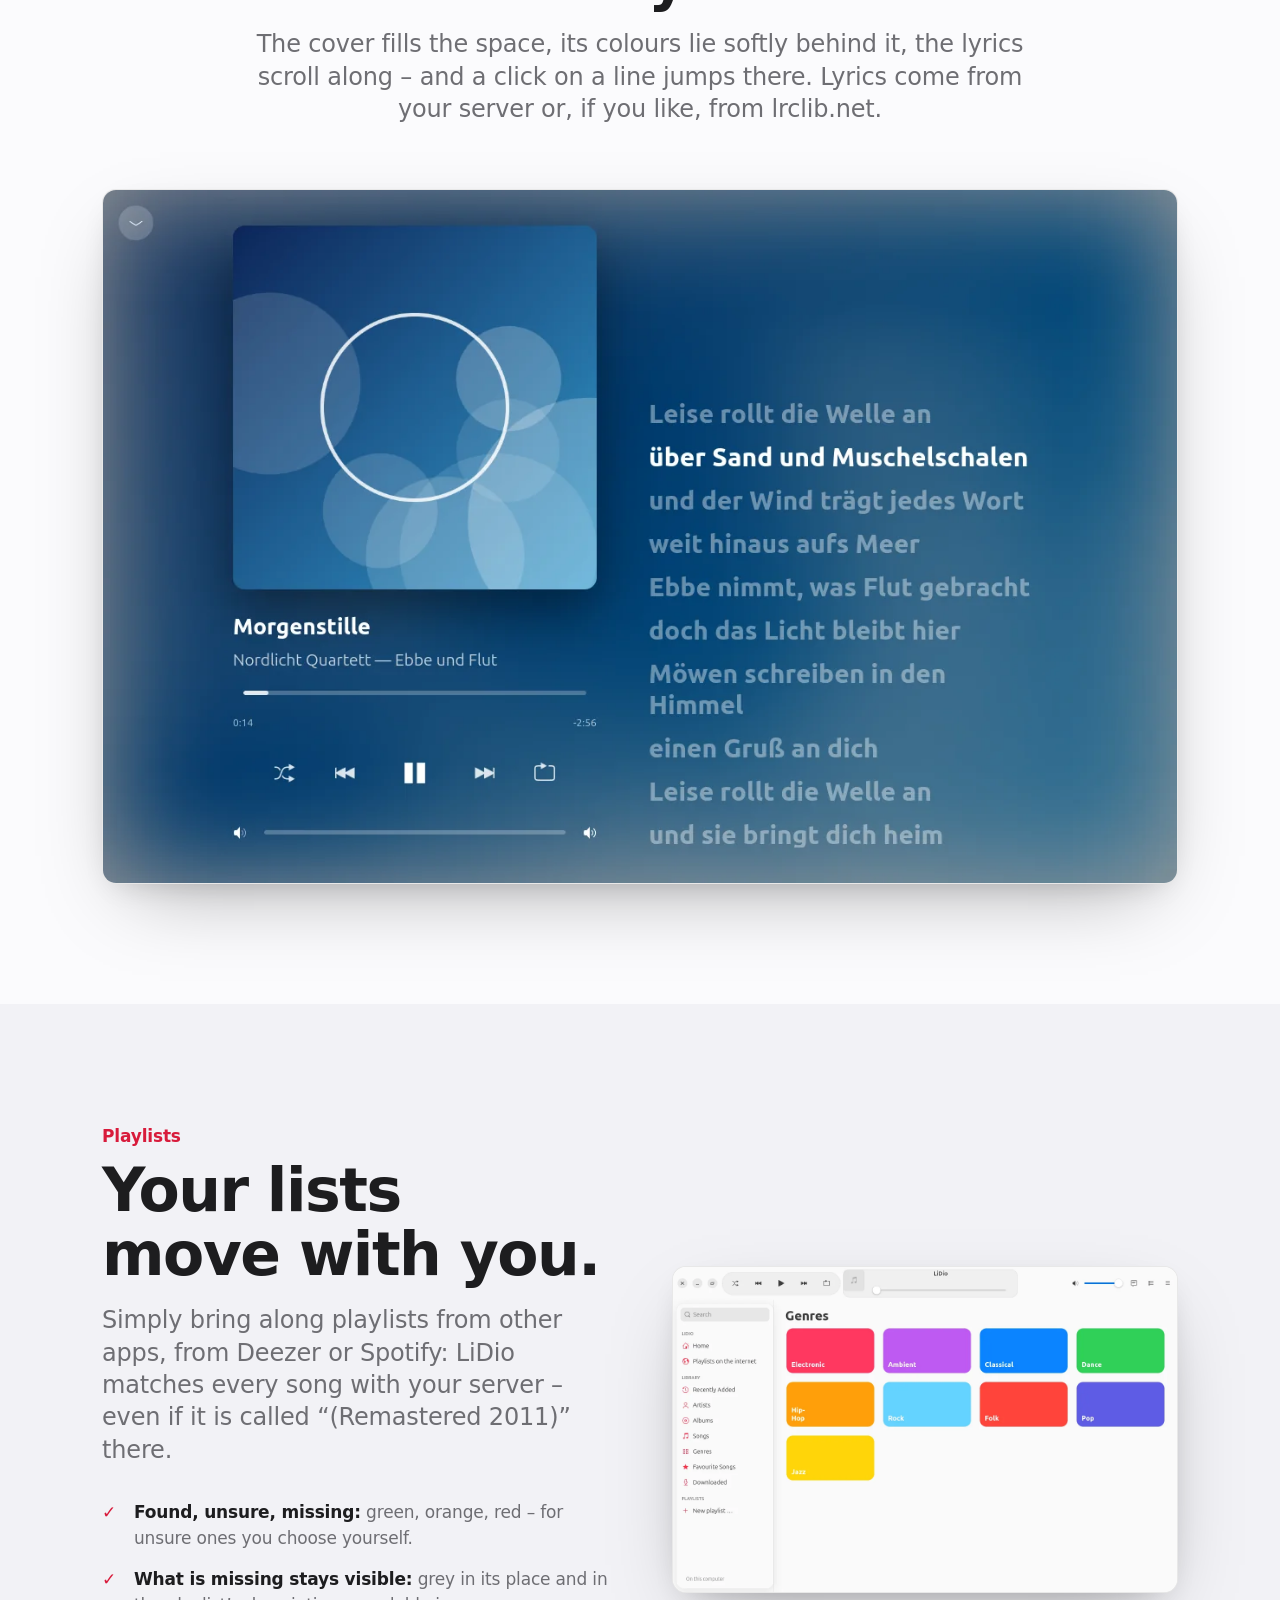
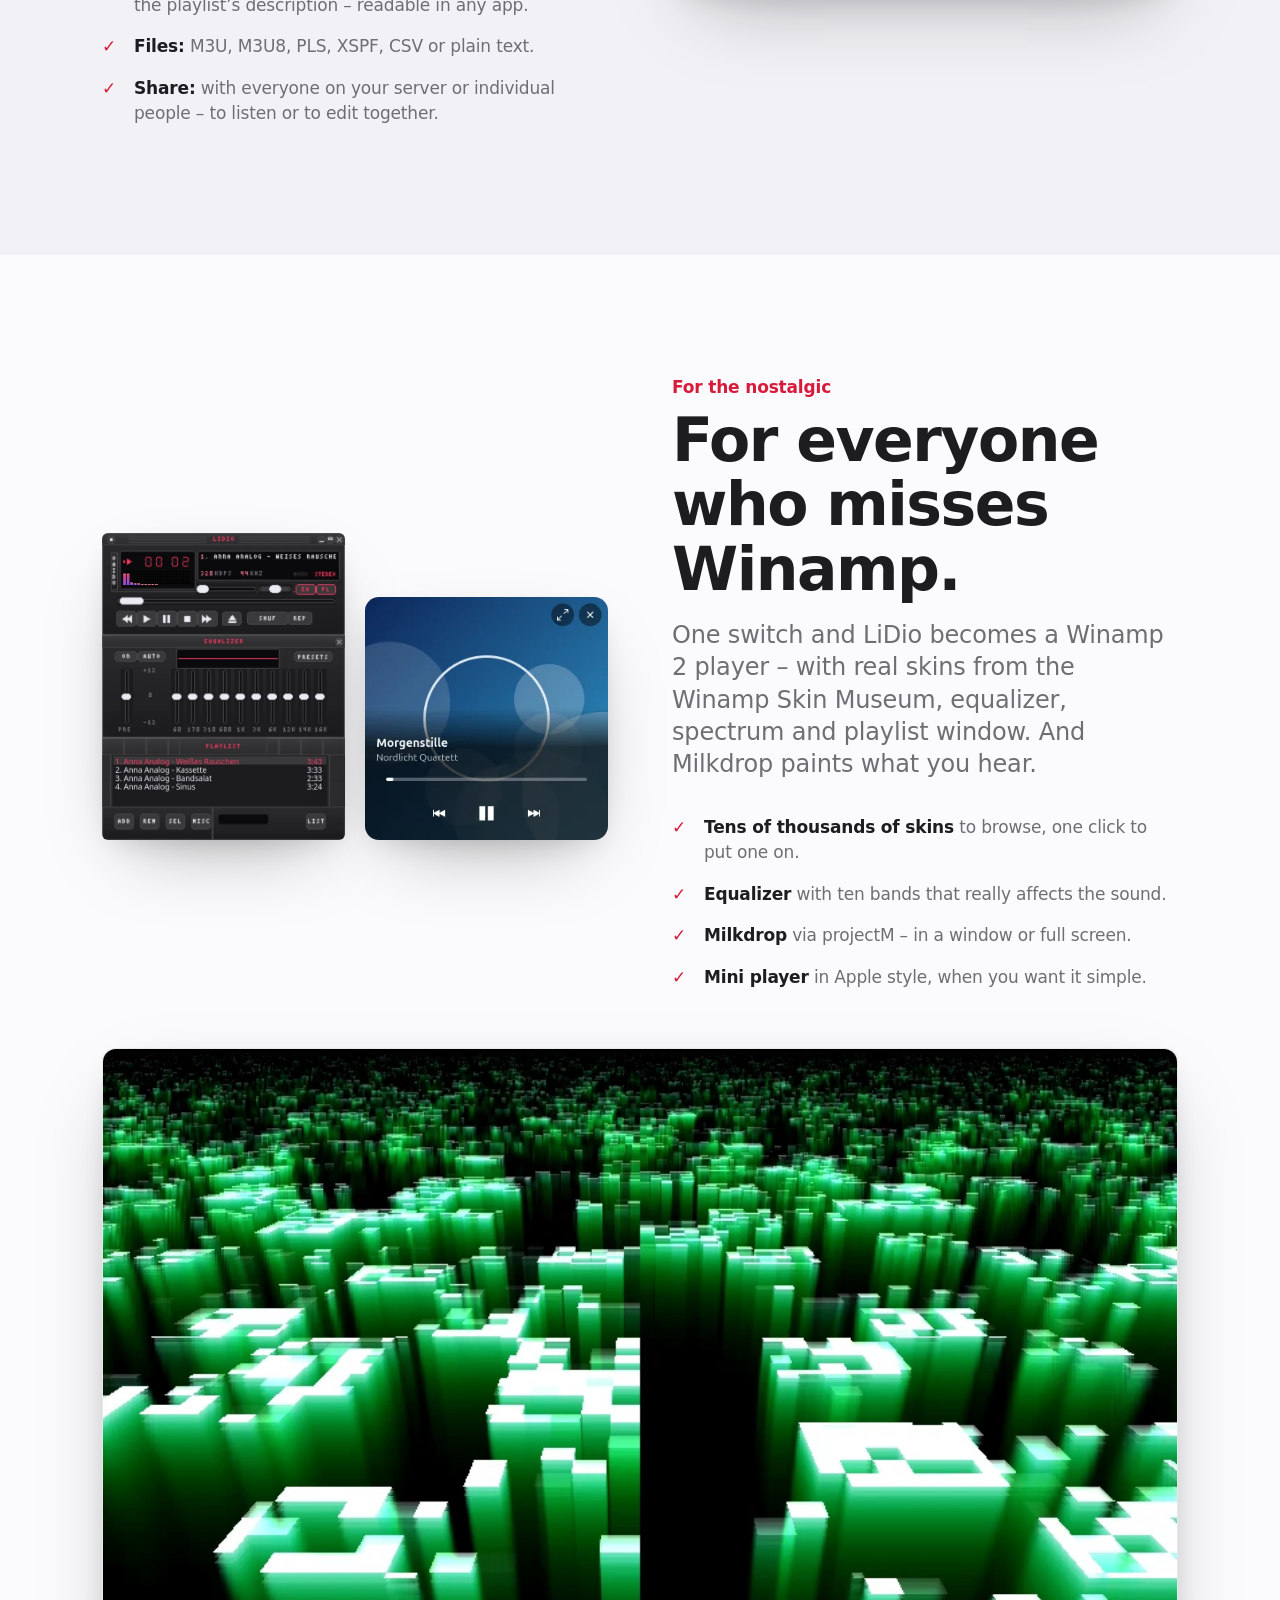
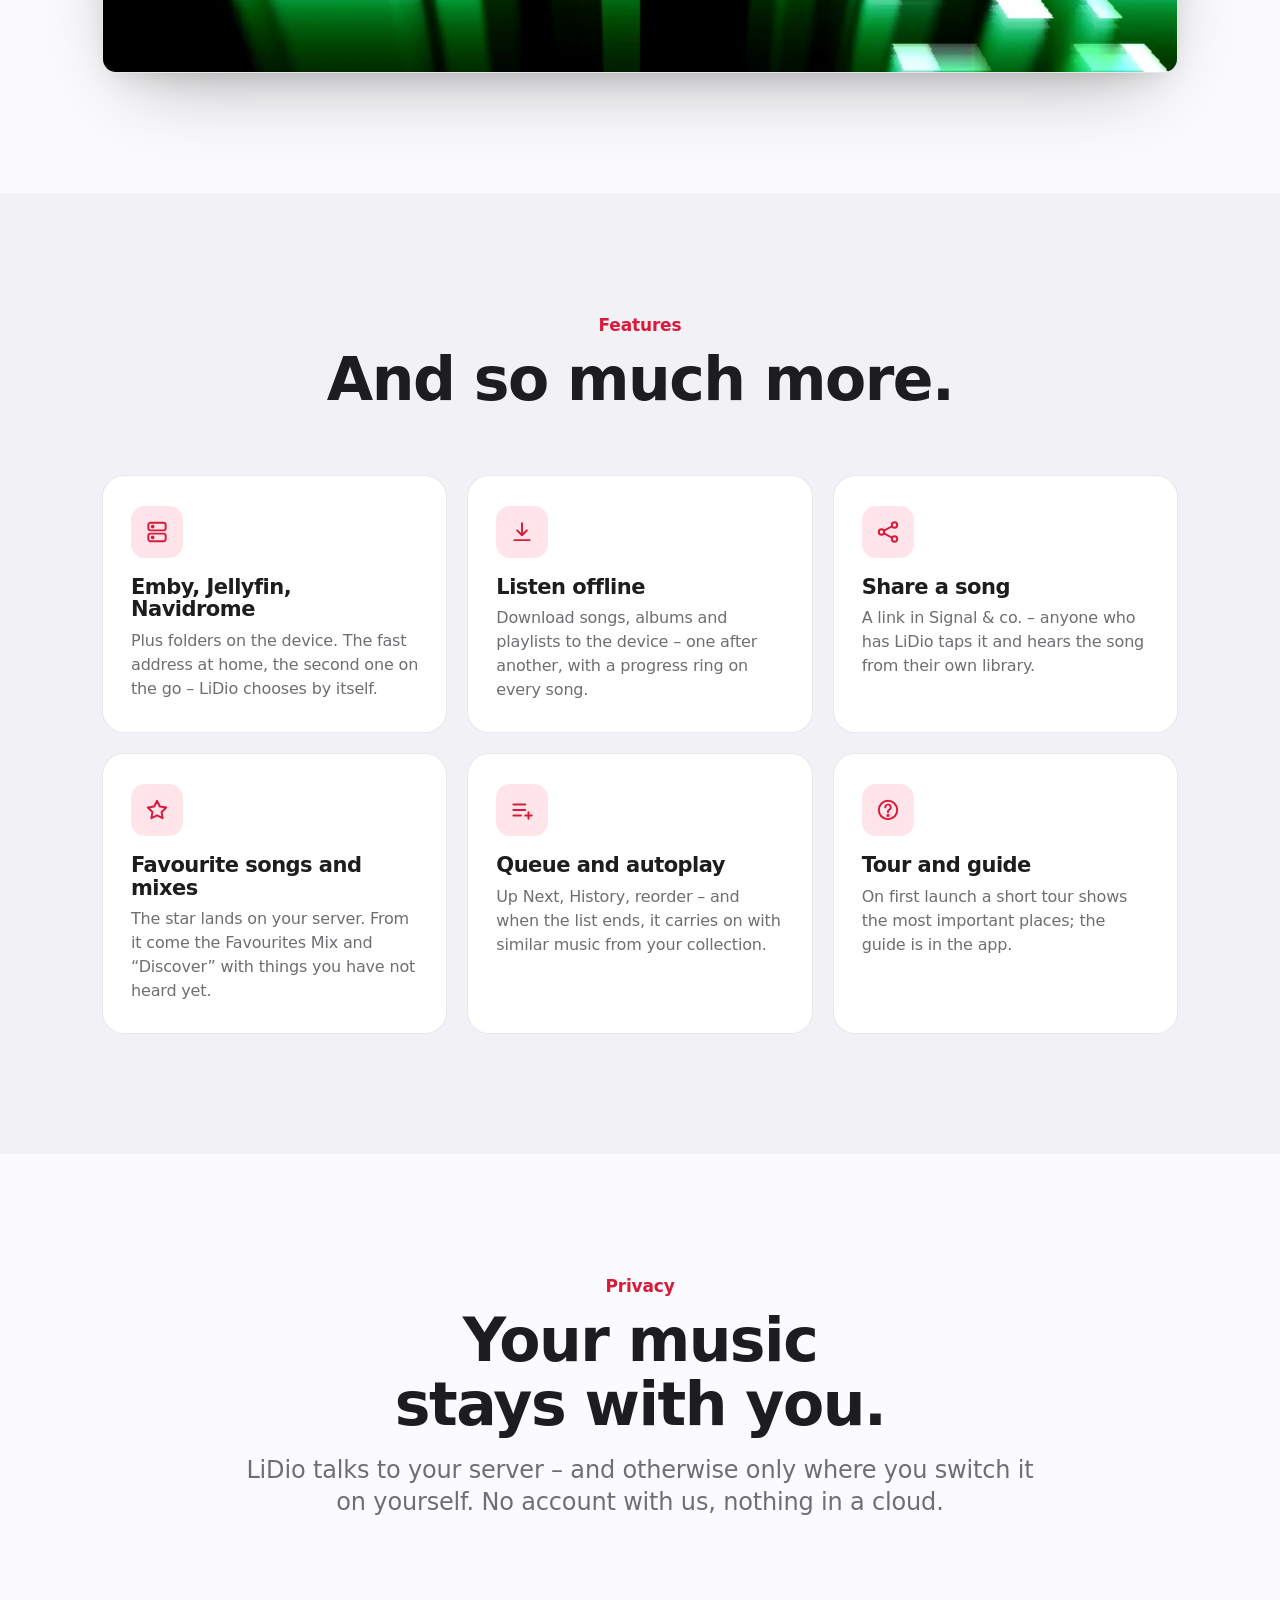
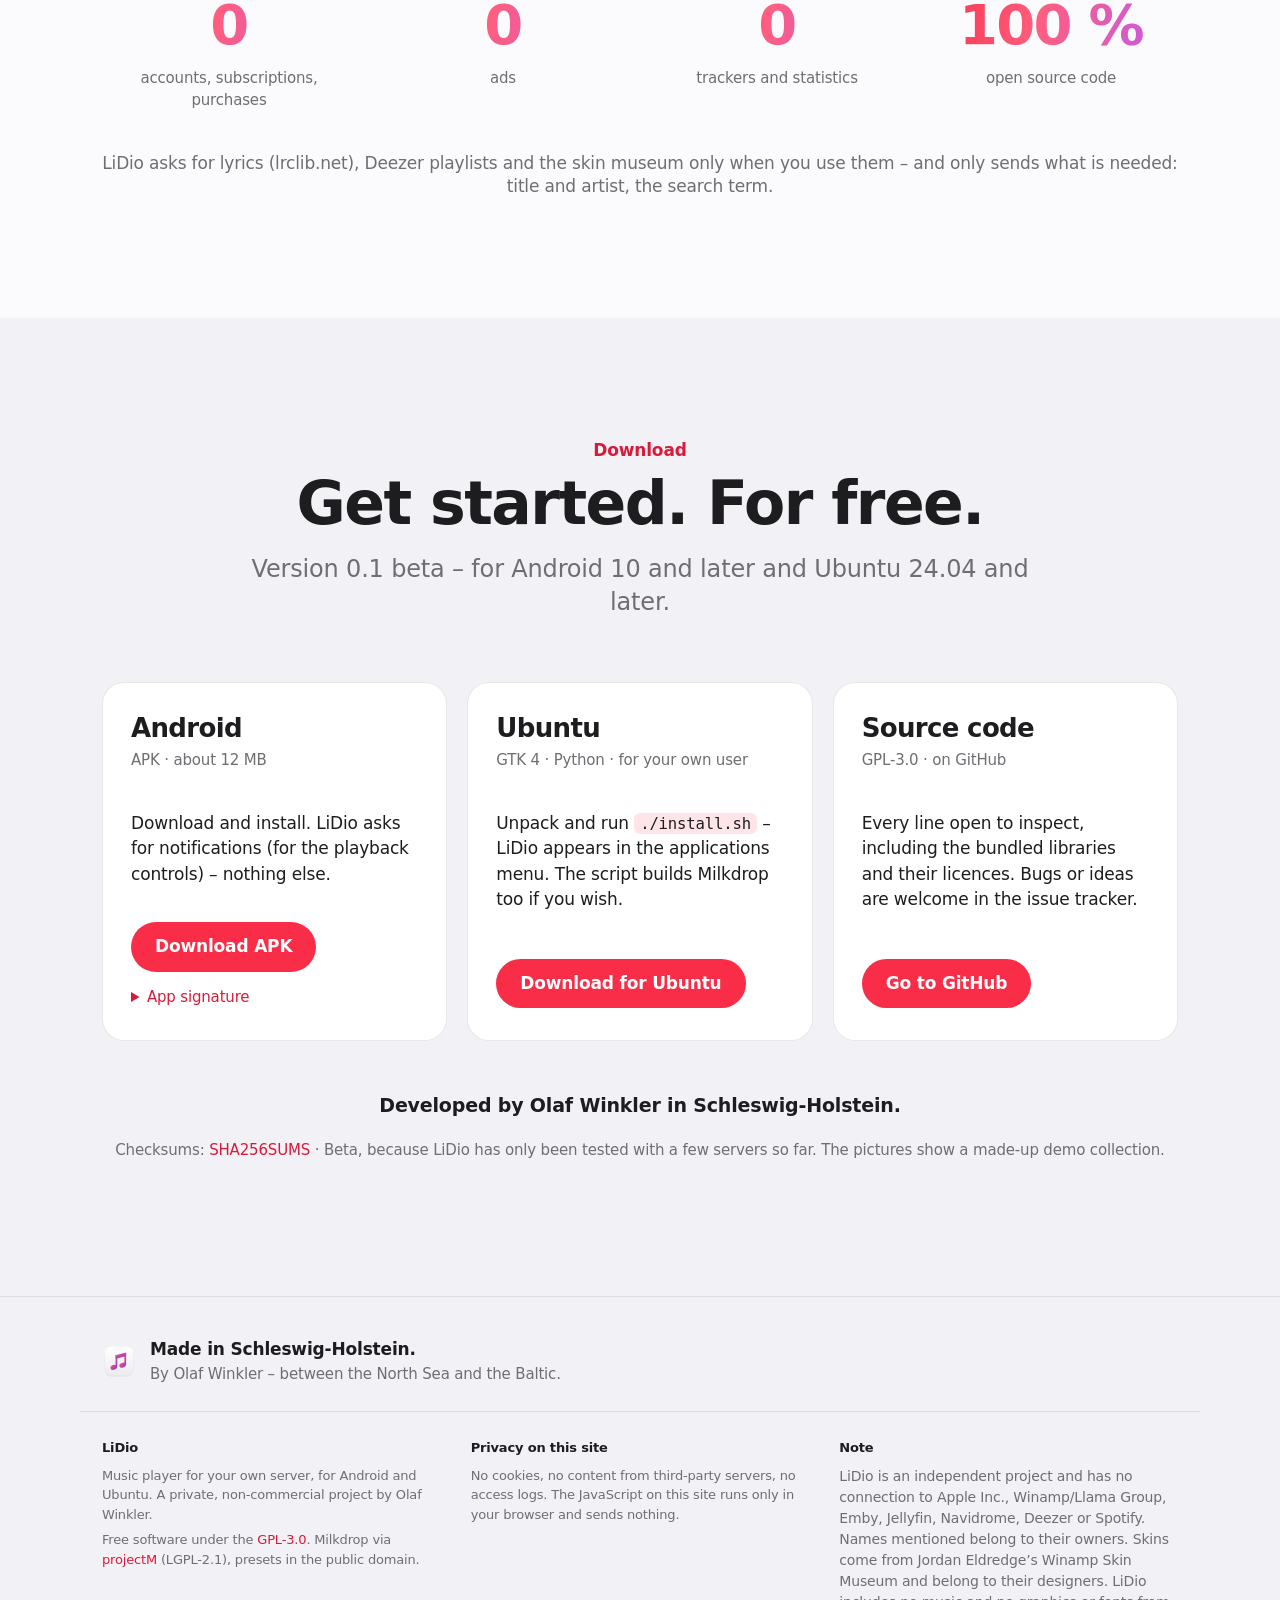
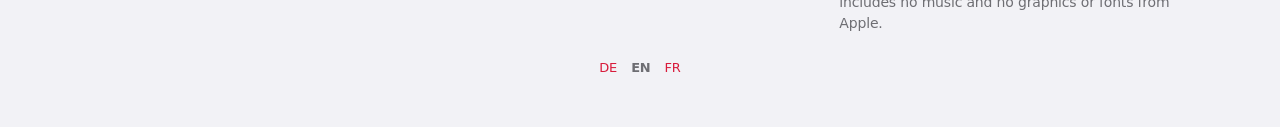
==== commit 4f60039b: "LiDio 0.4b: Mixtapes (teilen, gemeinsam bearbeiten, eigene Cover mit Ausschnitt, Kassette als Platzh" ====
--- a/homepage/index.html
+++ b/homepage/index.html
@@ -7,7 +7,7 @@
 <meta name="description" content="LiDio spielt deine eigene Musik von Emby, Jellyfin, Navidrome oder aus Ordnern – gestaltet nach Apples Richtlinien, für Android und Ubuntu. Ohne Abo, ohne Werbung, ohne Datensammlung.">
 <link rel="icon" href="lidio.svg" type="image/svg+xml">
 <link rel="stylesheet" href="site.css">
-<!--lang--><link rel="alternate" hreflang="de" href="https://lisoft.goip.de/lidio/"><link rel="alternate" hreflang="en" href="https://lisoft.goip.de/lidio/en/"><link rel="alternate" hreflang="fr" href="https://lisoft.goip.de/lidio/fr/">
+<!--lang--><link rel="alternate" hreflang="de" href="https://lisoftware.de/lidio/"><link rel="alternate" hreflang="en" href="https://lisoftware.de/lidio/en/"><link rel="alternate" hreflang="fr" href="https://lisoftware.de/lidio/fr/">
 <style>
 .apps .wrap { position: relative; }
 .lang-switch { position: absolute; right: 22px; display: flex; gap: 12px; }
@@ -31,12 +31,12 @@
 
 <div class="apps">
   <div class="wrap">
-    <a href="https://lisoft.goip.de/linotes/">LiNotes</a>
-    <a href="https://lisoft.goip.de/prevux/">Prevux</a>
-    <a href="https://lisoft.goip.de/liboard/">LiBoard</a>
-    <a href="https://lisoft.goip.de/licida/">LiCida</a>
-    <a href="https://lisoft.goip.de/lical/">LiCal</a>
-    <a href="https://lisoft.goip.de/lidio/" aria-current="page">LiDio</a>
+    <a href="https://lisoftware.de/linotes/">LiNotes</a>
+    <a href="https://lisoftware.de/prevux/">Prevux</a>
+    <a href="https://lisoftware.de/liboard/">LiBoard</a>
+    <a href="https://lisoftware.de/licida/">LiCida</a>
+    <a href="https://lisoftware.de/lical/">LiCal</a>
+    <a href="https://lisoftware.de/lidio/" aria-current="page">LiDio</a>
   <!--lang--><span class="lang-switch"><a href="./" hreflang="de" lang="de" aria-current="true">DE</a><a href="en/" hreflang="en" lang="en">EN</a><a href="fr/" hreflang="fr" lang="fr">FR</a></span><!--/lang-->
   </div>
 </div>
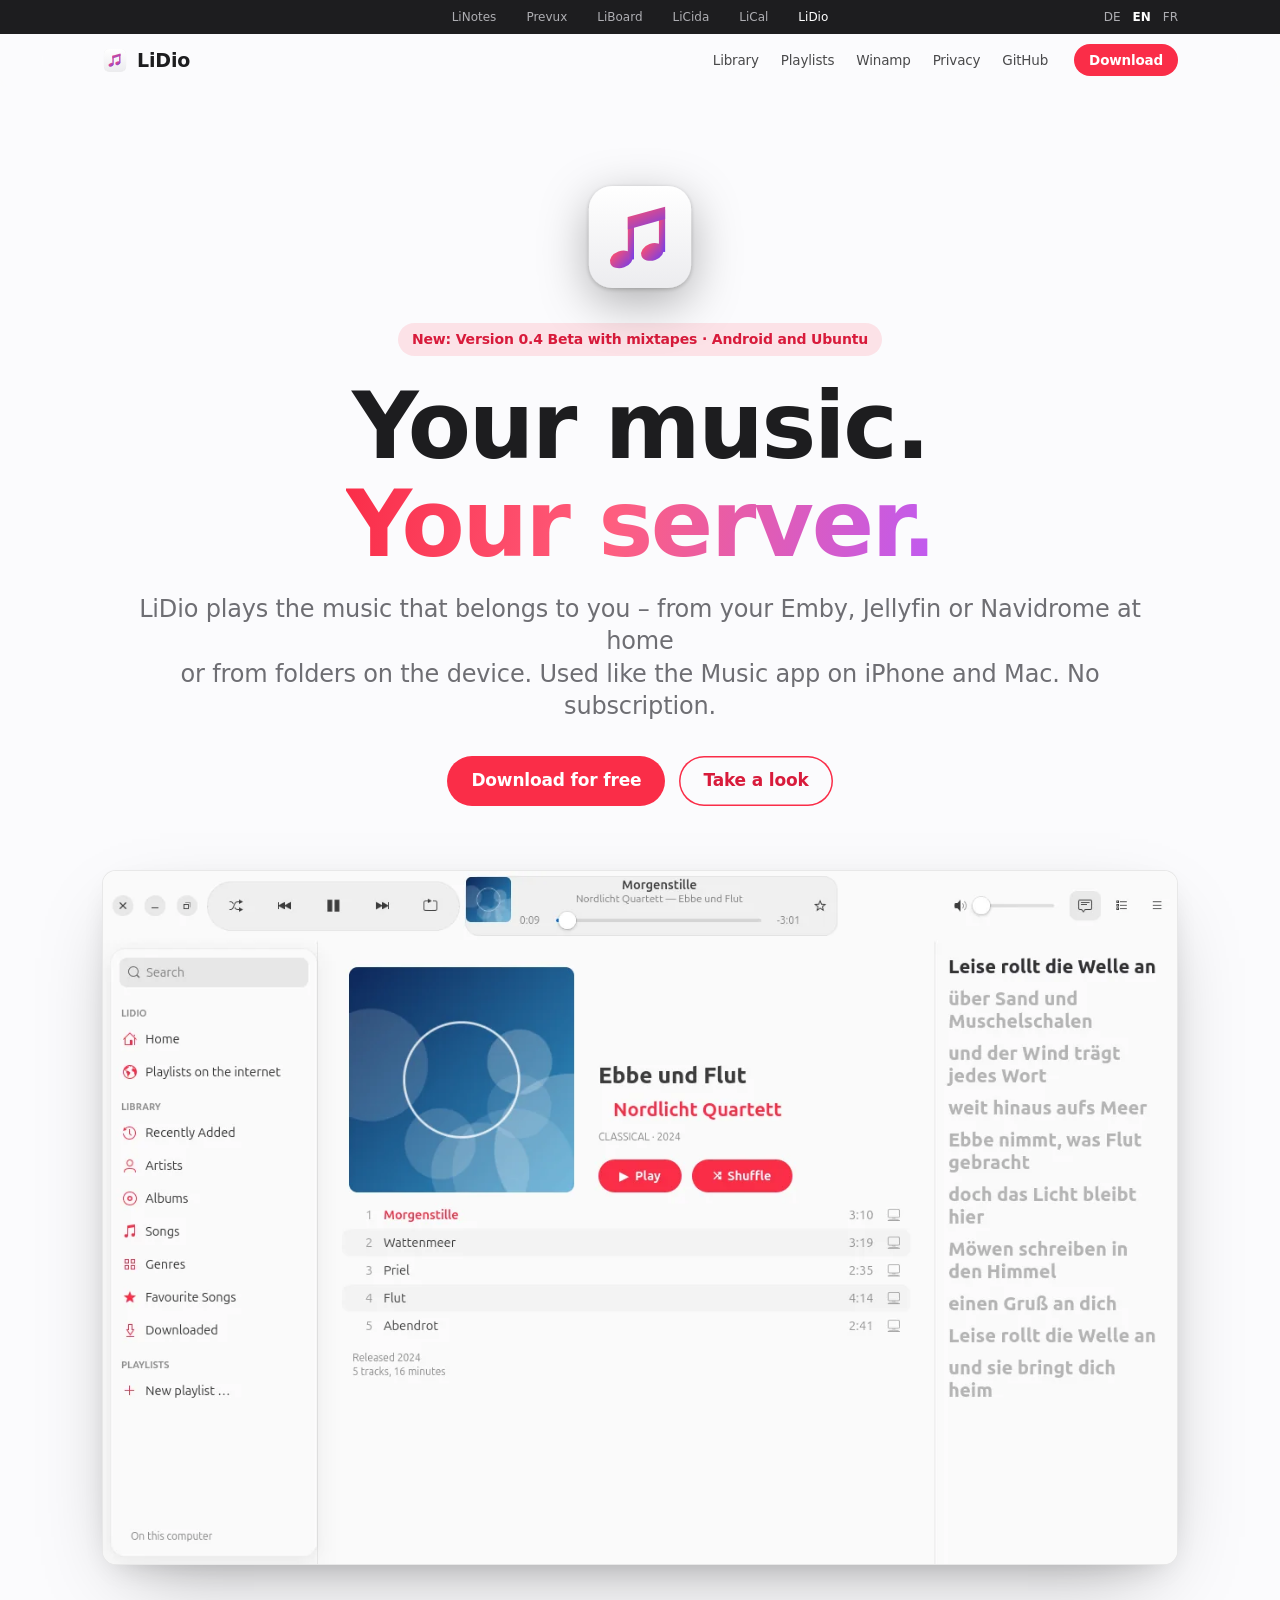
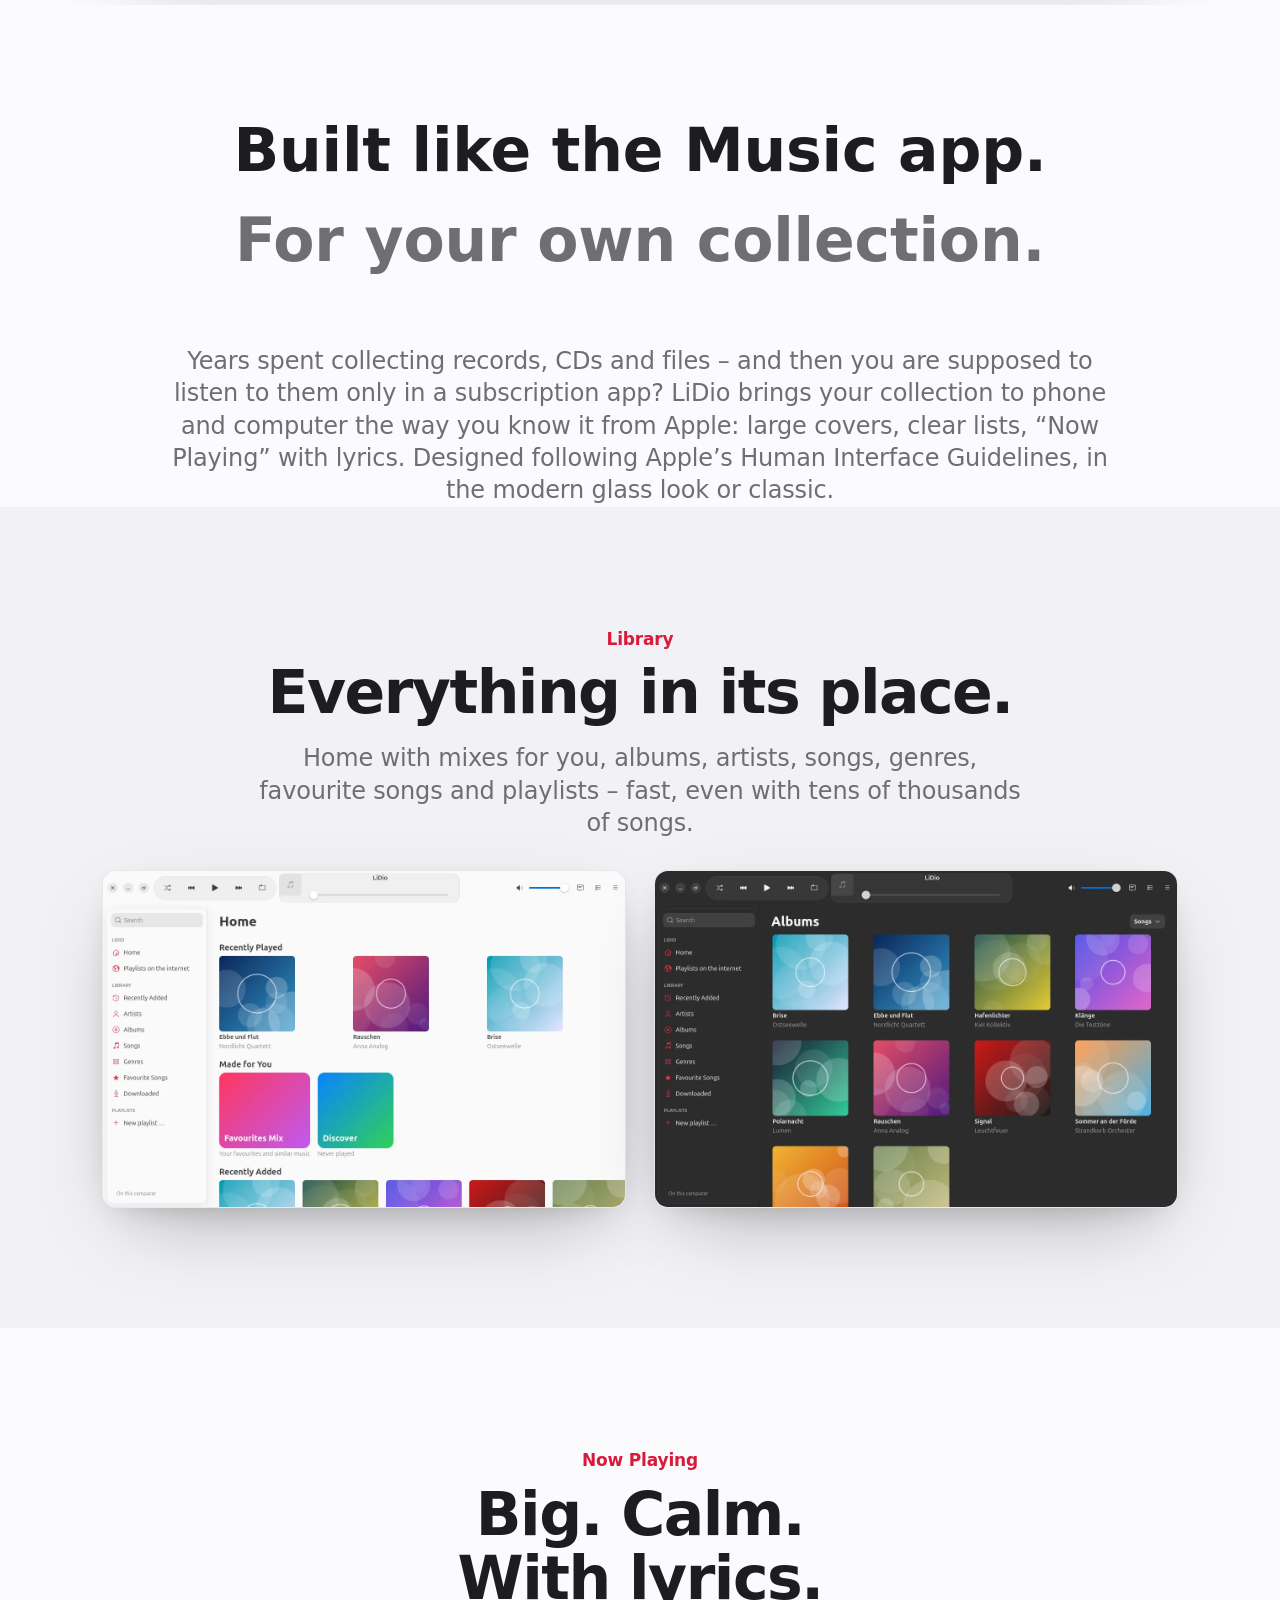
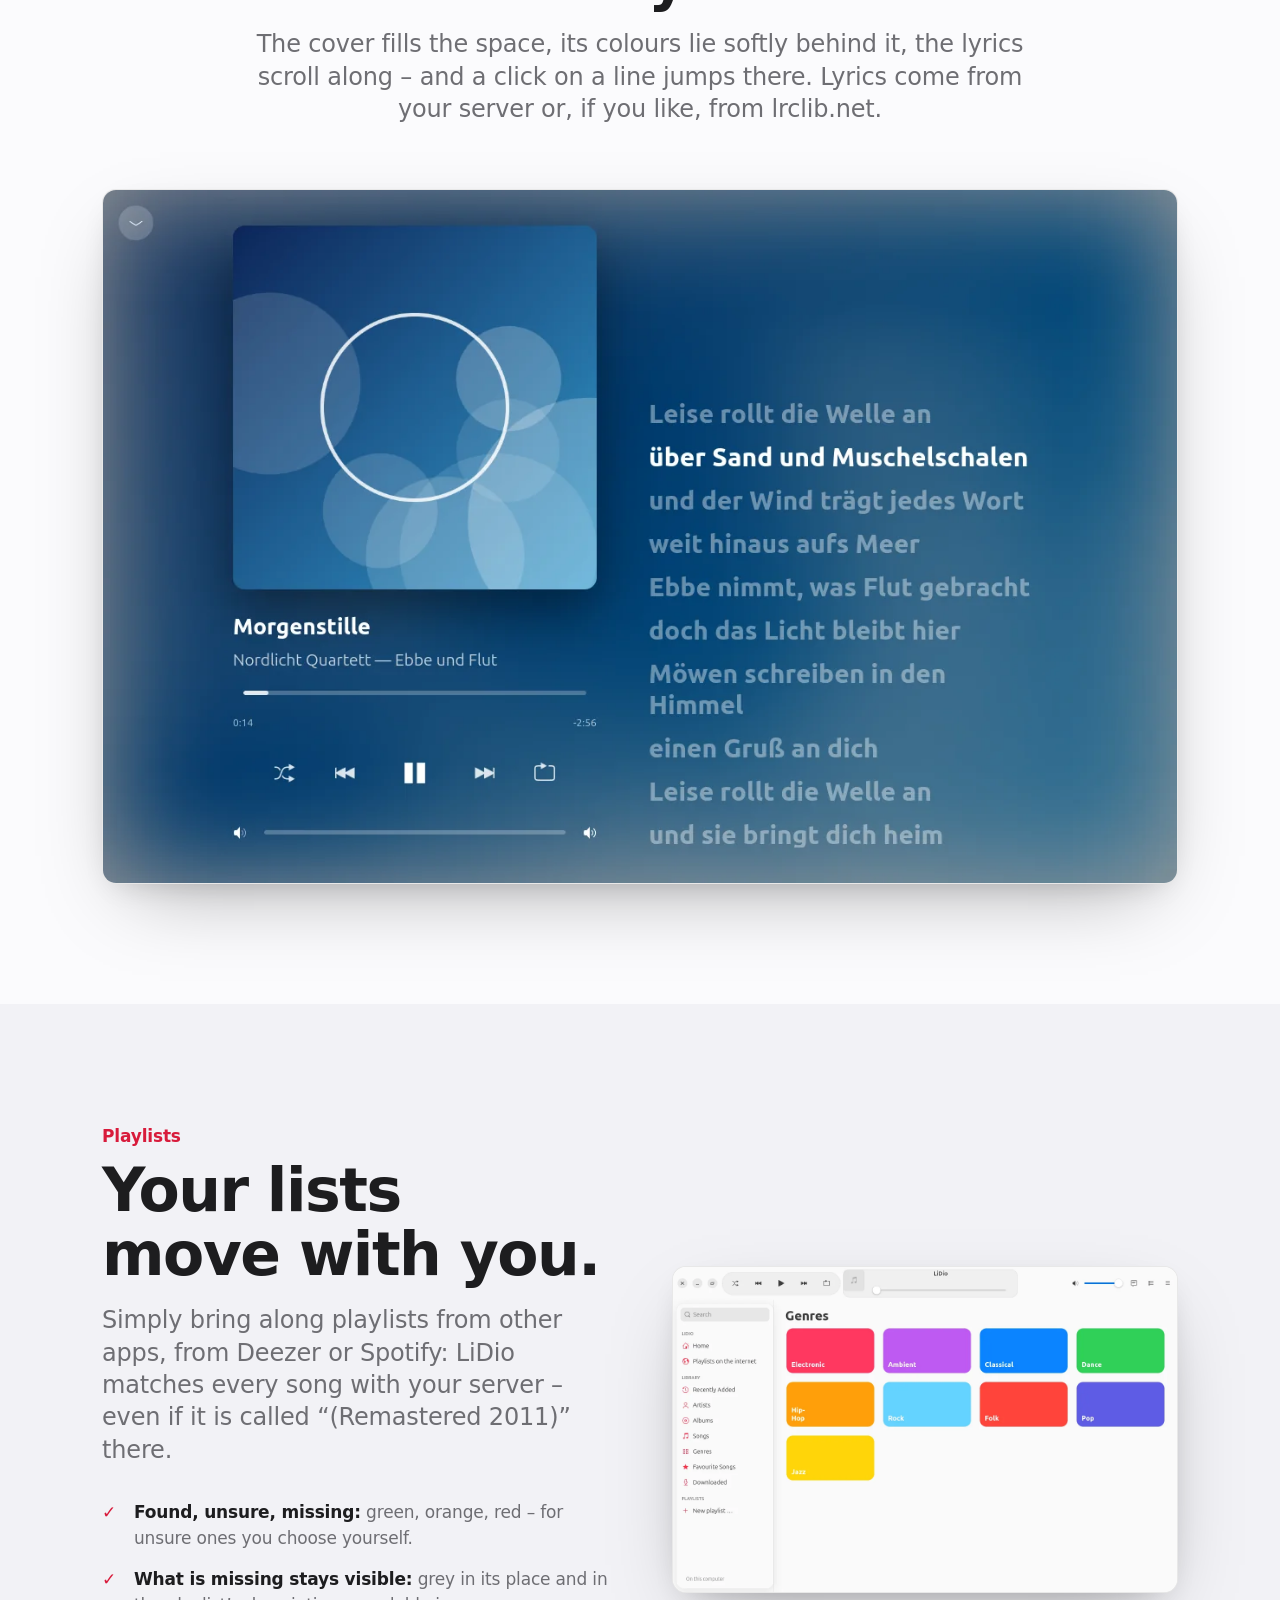
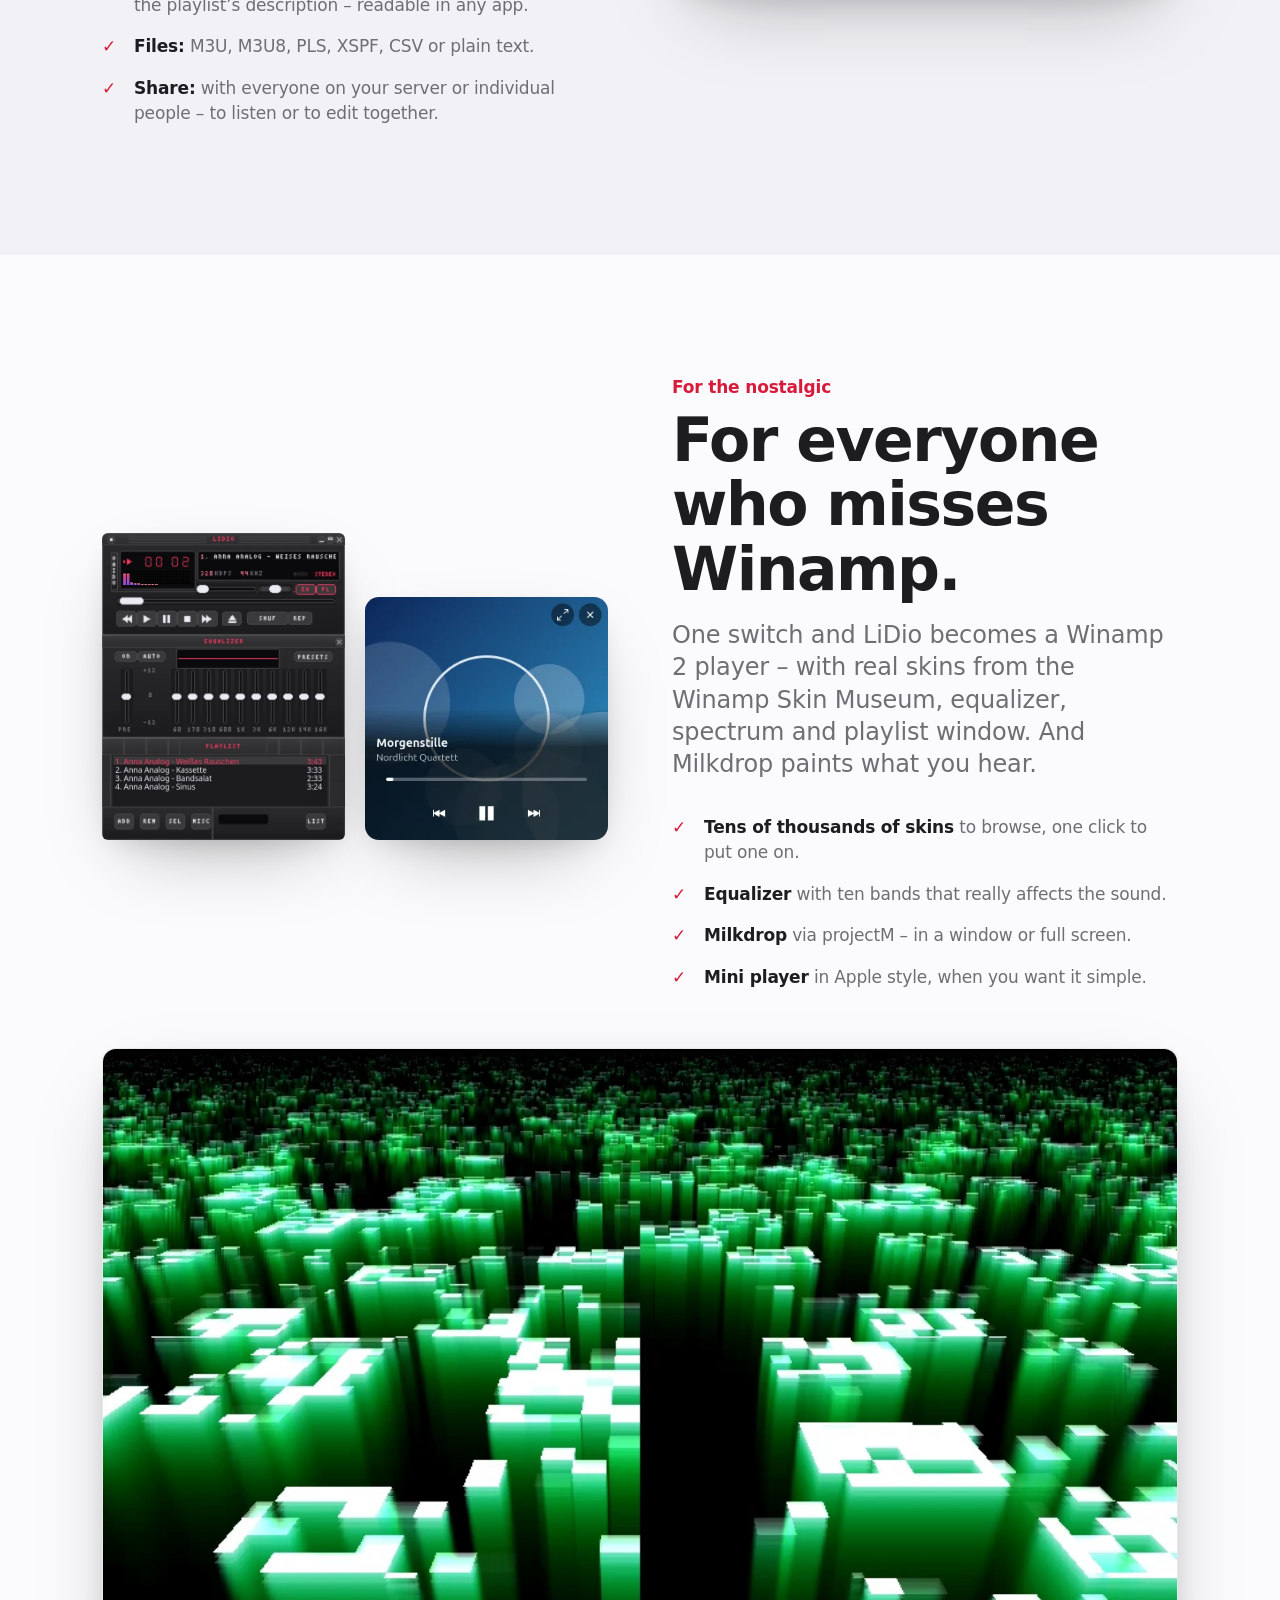
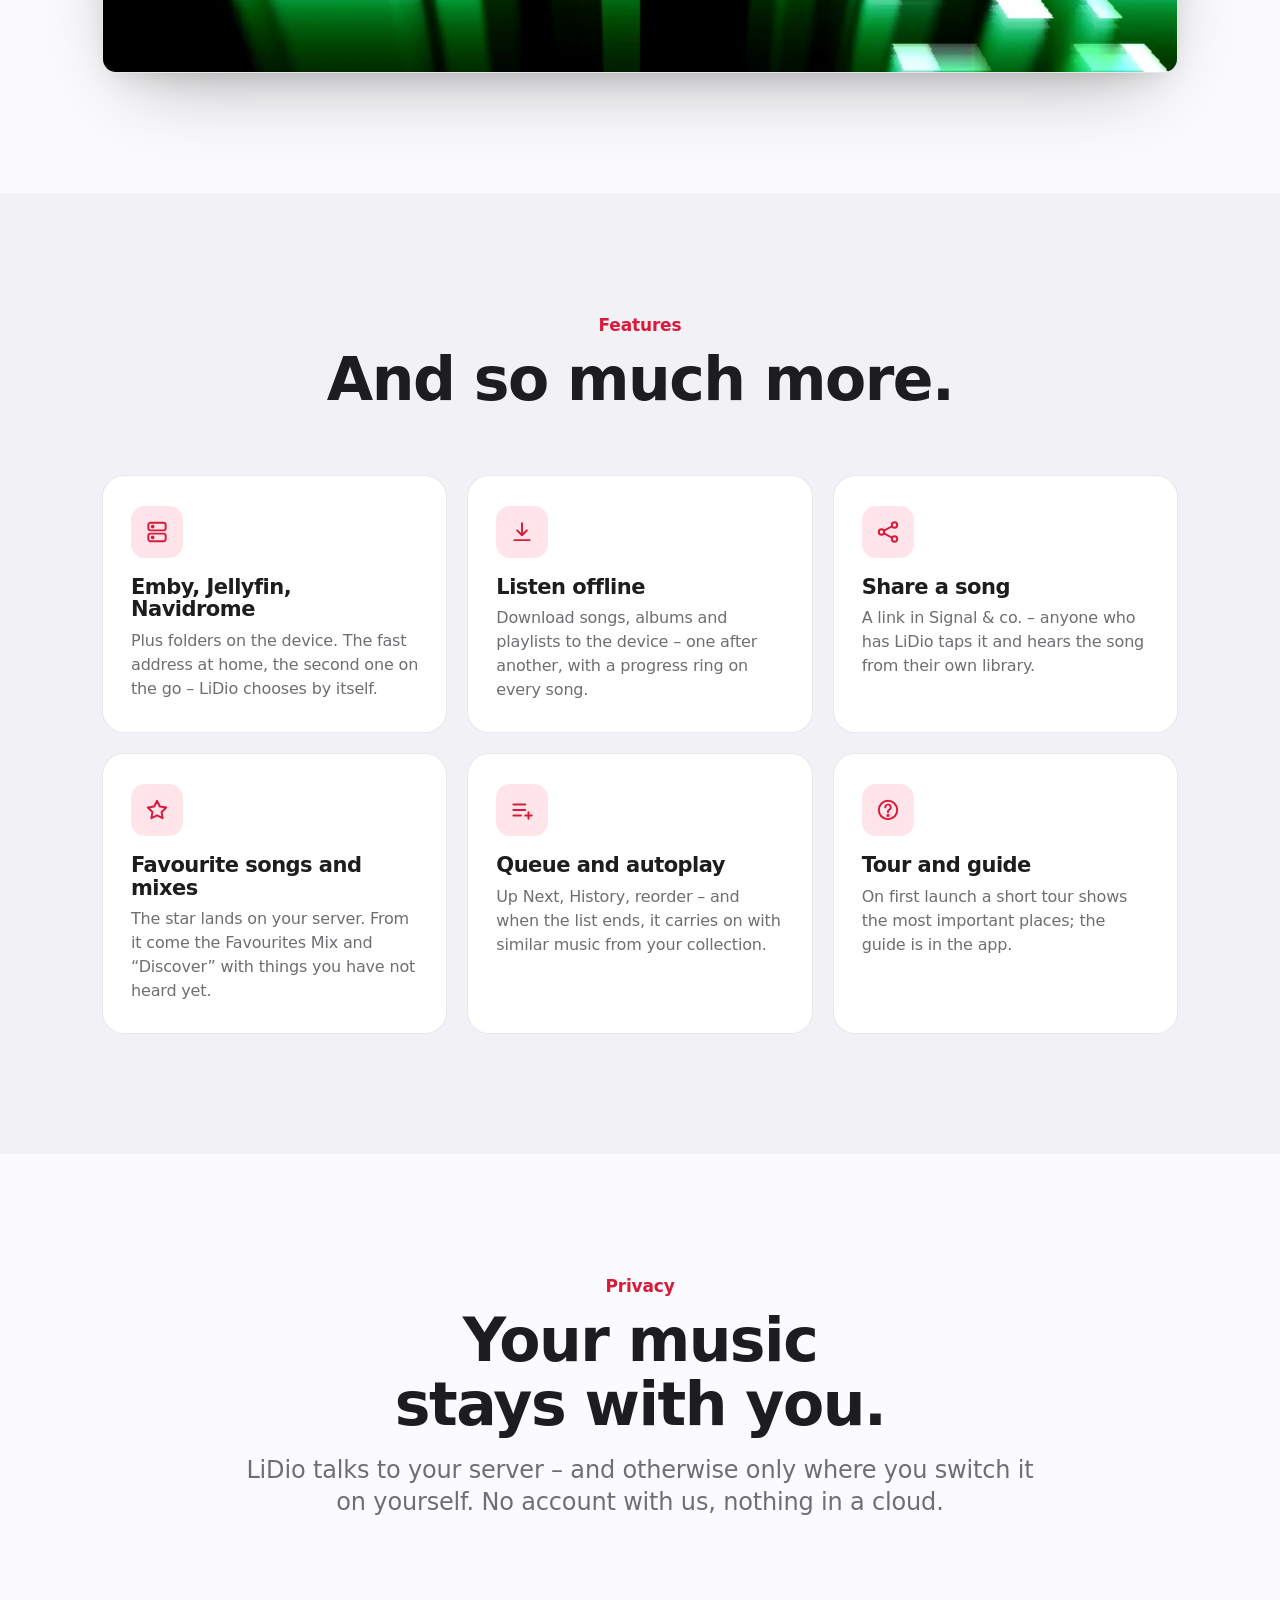
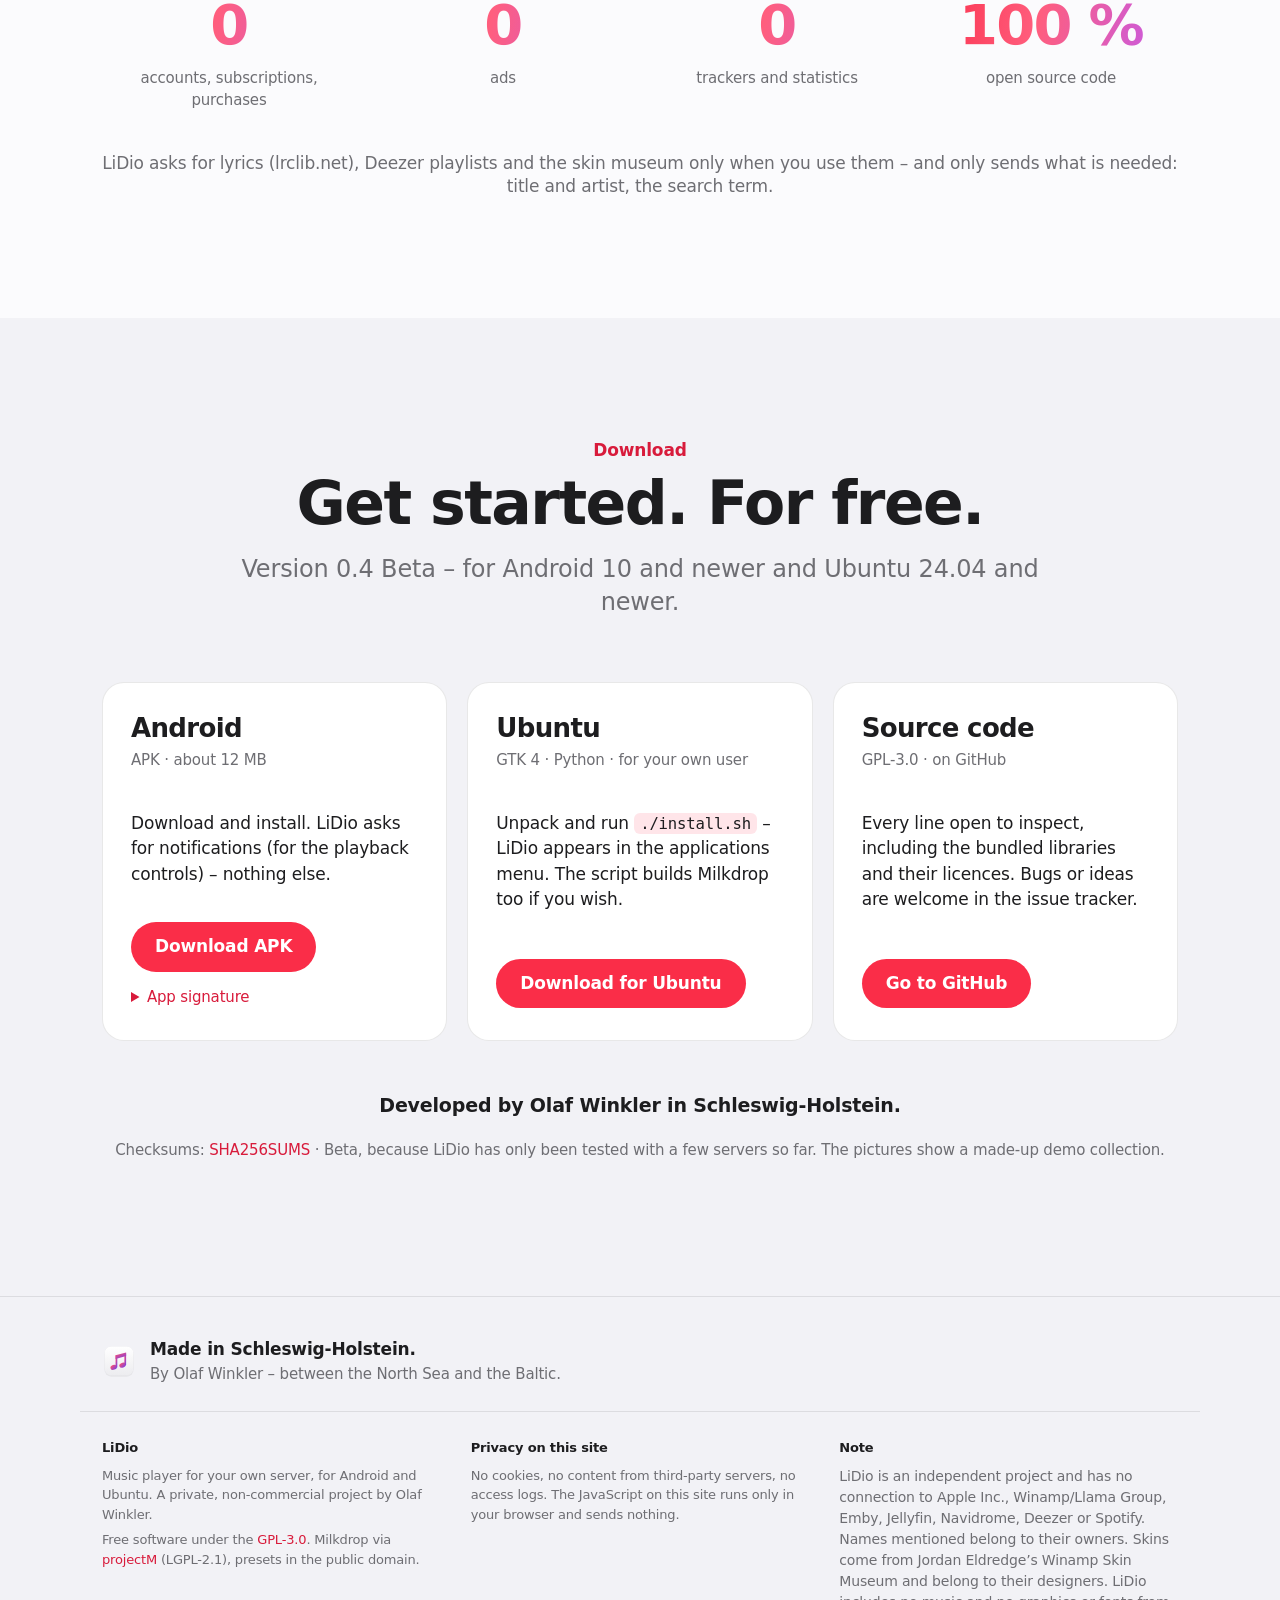
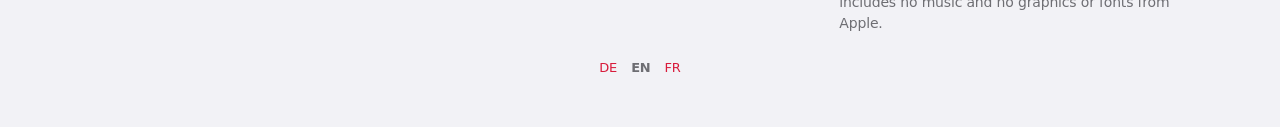
==== commit 14ad62bb: "LiDio 0.4.1b: Winamp-Modus unter Ubuntu pixelgenau (Playlist mit Bildmenüs, ziehbar in Höhe und Brei" ====
--- a/homepage/index.html
+++ b/homepage/index.html
@@ -61,7 +61,7 @@
 <section class="hero">
   <div class="wrap">
     <img class="app-icon reveal" src="lidio.svg" alt="LiDio-Symbol" width="120" height="120">
-    <span class="badge reveal">Neu: Version 0.1 Beta · Android und Ubuntu</span>
+    <span class="badge reveal">Neu: Version 0.4 Beta mit Mixtapes · Android und Ubuntu</span>
     <h1 class="display reveal d1">Deine Musik.<br><span class="gradient-text">Dein Server.</span></h1>
     <p class="lead reveal d2">LiDio spielt die Musik, die dir gehört – von deinem Emby, Jellyfin oder Navidrome zu Hause<br>oder aus Ordnern auf dem Gerät. Bedient wie die Musik-App von iPhone und Mac. Ohne Abo.</p>
     <div class="actions reveal d3">
@@ -190,7 +190,7 @@
     <div class="section-head reveal">
       <p class="eyebrow">Laden</p>
       <h2 class="headline">Leg los. Kostenlos.</h2>
-      <p class="lead">Version 0.1 Beta – für Android 10 und neuer sowie Ubuntu 24.04 und neuer.</p>
+      <p class="lead">Version 0.4 Beta – für Android 10 und neuer sowie Ubuntu 24.04 und neuer.</p>
     </div>
     <div class="downloads">
       <div class="download reveal">
@@ -199,7 +199,7 @@
         <div class="grow">
           <p>Herunterladen und installieren. LiDio fragt nach Benachrichtigungen (für die Wiedergabe-Steuerung) – sonst nichts.</p>
         </div>
-        <a class="btn" href="download/LiDio-0.1b.apk">APK laden</a>
+        <a class="btn" href="download/LiDio-0.4b.apk">APK laden</a>
         <details><summary>App-Signatur</summary>
           <p>SHA-256: <code style="word-break: break-all">423d95a4d6f4740ecd1325b55705f26f8e5f43675d2368d58a0d4976d3c95b0b</code></p>
         </details>
@@ -210,7 +210,7 @@
         <div class="grow">
           <p>Entpacken und <code class="inline">./install.sh</code> ausführen – LiDio erscheint im Anwendungsmenü. Milkdrop baut das Skript auf Wunsch mit.</p>
         </div>
-        <a class="btn" href="download/LiDio-0.1b-ubuntu.tar.gz">Für Ubuntu laden</a>
+        <a class="btn" href="download/LiDio-0.4b-ubuntu.tar.gz">Für Ubuntu laden</a>
       </div>
       <div class="download reveal d2">
         <h3>Quelltext</h3>
